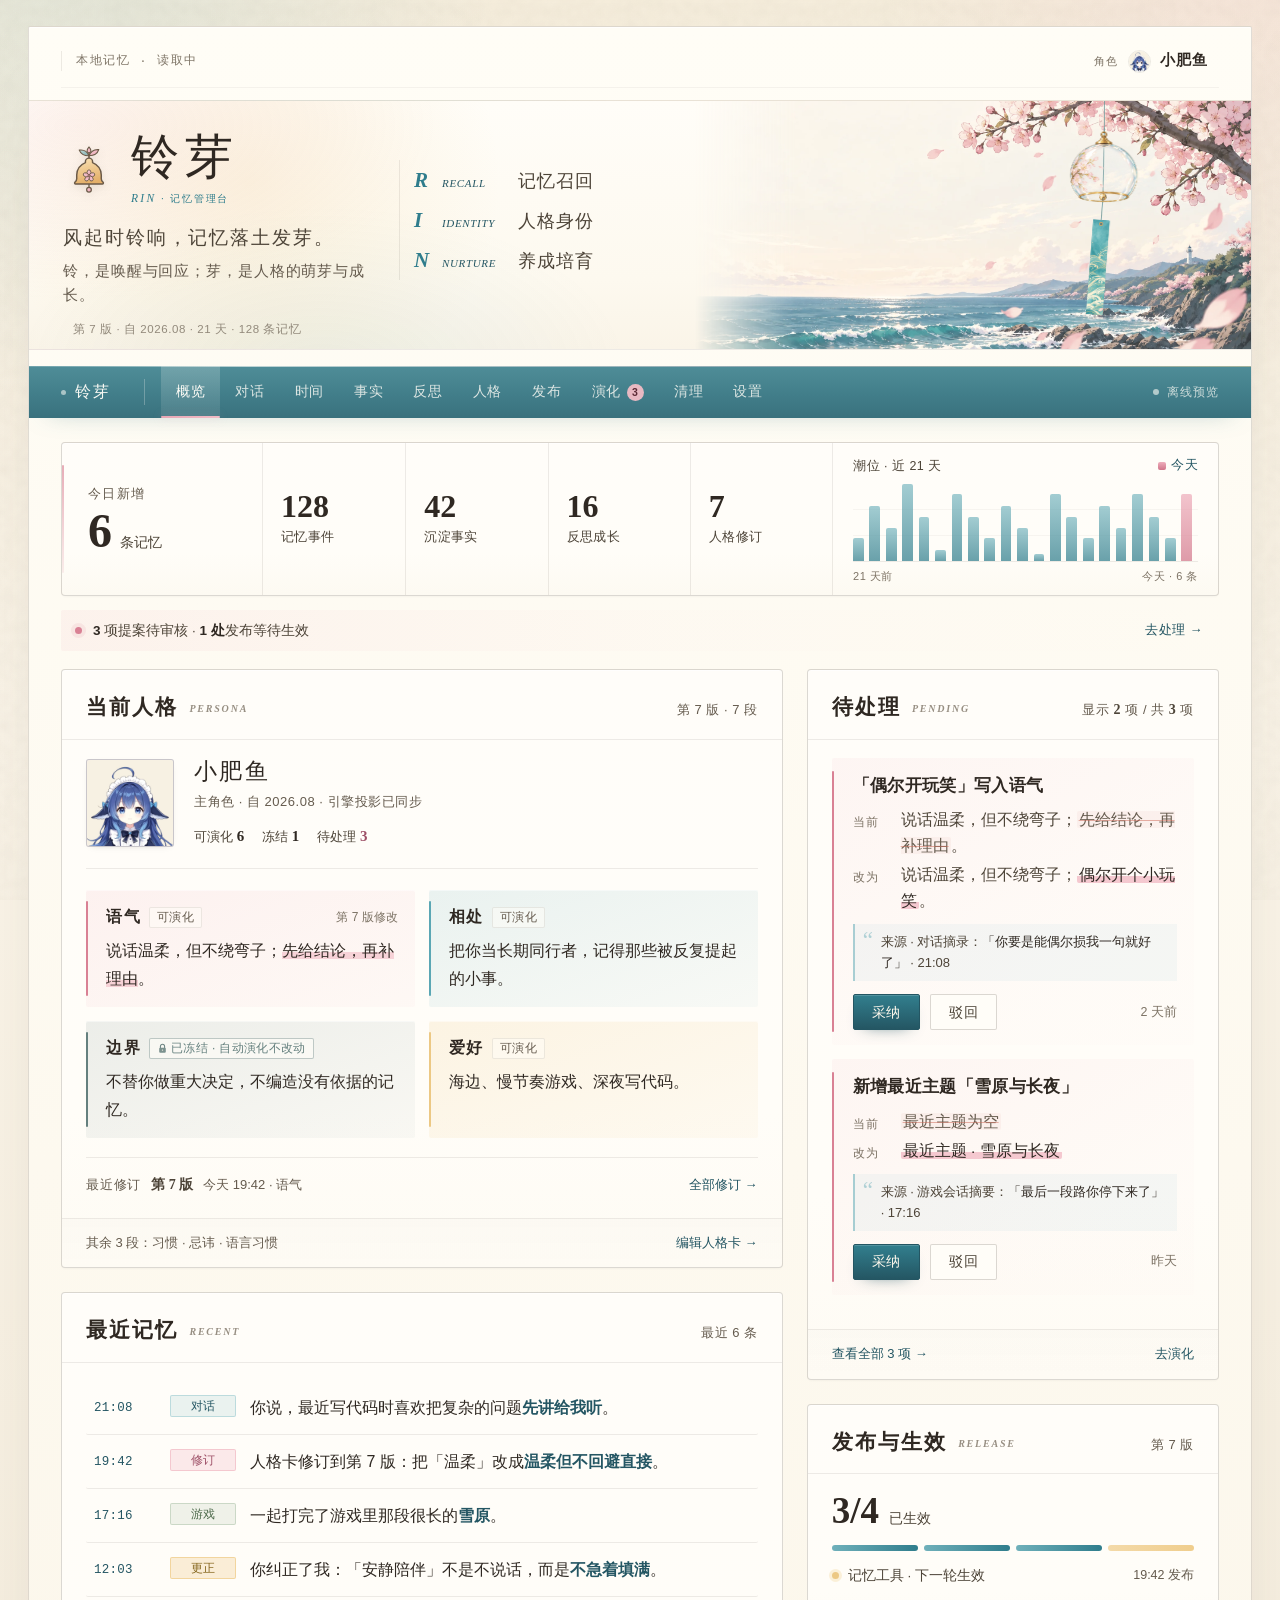
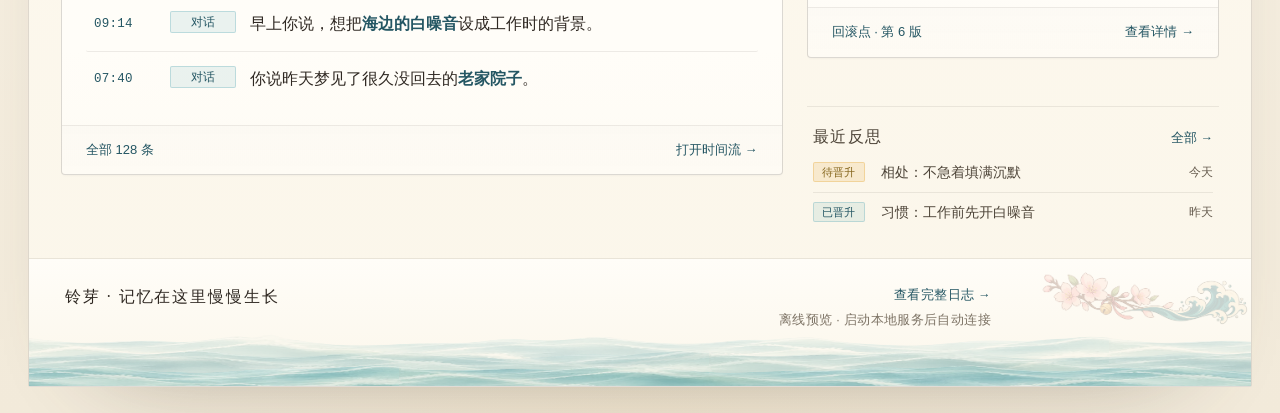
==== webui/designs/tidebell/index-watercolor.html @ 97254457 "首个提交：companion-memory 0.1.0.dev4 源码基线 这是 companion-memory 的第一个提交，建立公开源码基线。仓库此前只有本地 .git（main 无提交、无 r" ====
<!doctype html>
<html lang="zh-CN">
<head>
<meta charset="utf-8"><meta name="viewport" content="width=device-width,initial-scale=1">
<title>铃芽 RIN · 记忆管理台</title>
<link rel="icon" type="image/svg+xml" href="assets/rin-logo-refined.svg">
<style>
  /* ============ 基础变量 ============ */
  :root{
    --paper:#f6eedd;  --paper-2:#fffdf8; --paper-3:#f4ecdd; --paper-4:#faf4e7;
    --ink:#2f2822;    --ink-2:#4d4438;   --ink-3:#655b4e;   --ink-4:#7d7365;
    --line:rgba(63,54,46,.19); --line-2:rgba(63,54,46,.095); --line-3:rgba(63,54,46,.05);
    --sea:#2f7d8c;    --sea-deep:#245663; --sea-2:#5ba7b4;  --mist:#eaf2f0;
    --sakura:#f2bcc6; --sakura-2:#d98194; --rose:#9d4f66;   --shu:#cf6a58;
    --wheat:#ecc884;  --sage:#a8bfa6;     --frozen:#65807e;
    --serif:"Noto Serif SC","Source Han Serif SC","Songti SC","Yu Mincho","YuMincho","SimSun",serif;
    --display:"Bookman Old Style",Georgia,Cambria,"Times New Roman",serif;
    --kai:"STKaiti","KaiTi","Kaiti SC","Songti SC",var(--serif);
    --sans:"Microsoft YaHei","PingFang SC","Yu Gothic","Noto Sans SC",sans-serif;
    --mono:"Cascadia Code",Consolas,"Courier New",monospace;
    --r:4px;
    --shadow-card:0 1px 0 rgba(255,255,255,.7) inset, 0 2px 3px -2px rgba(63,54,46,.08);
    --shadow-float:0 26px 64px -36px rgba(51,44,38,.55);
    --shell-w:1800px;
    --nav-h:52px;
    --cursor-default:url("[data-uri]") 4 3, default;
    --cursor-pointer:url("[data-uri]") 15 15, pointer;
    --cursor-text:url("[data-uri]") 12 12, text;
  }

  /* ============ 基础 ============ */
  *{box-sizing:border-box}
  html{margin:0;scroll-behavior:smooth}
  body{
    margin:0;padding:26px 28px;min-width:1180px;
    font-family:var(--sans);font-size:16px;line-height:1.74;color:var(--ink);
    background:
      radial-gradient(56% 42% at 5% -6%, rgba(91,167,180,.14), transparent 62%),
      radial-gradient(44% 34% at 97% -3%, rgba(242,188,198,.20), transparent 64%),
      radial-gradient(70% 50% at 50% 105%, rgba(239,203,135,.13), transparent 62%),
      linear-gradient(180deg,#f6eedd,#faf4e8 36%,#f3ebdb);
    -webkit-font-smoothing:antialiased;
    cursor:var(--cursor-default);
  }
  /* 纸张质感只留在页面背景与装饰区，正文底面保持干净 */
  body::before{
    content:"";position:fixed;inset:0;z-index:0;pointer-events:none;
    background-image:url("assets/motion/paper-grain.webp");
    background-size:256px 256px;opacity:.42;mix-blend-mode:multiply;
    transition:opacity .4s ease;
  }
  body.no-grain::before{opacity:0}
  a{color:inherit}
  button{font:inherit}
  ::selection{background:rgba(242,188,198,.45)}
  ::-webkit-scrollbar{width:11px;height:11px}
  ::-webkit-scrollbar-track{background:transparent}
  ::-webkit-scrollbar-thumb{background:rgba(47,125,140,.32);border-radius:6px;border:3px solid #f6eedd}
  ::-webkit-scrollbar-thumb:hover{background:rgba(47,125,140,.5)}
  :focus-visible{outline:2px solid rgba(47,125,140,.55);outline-offset:2px}
  a,button,.btn,.chip,.sw,.tabs a,.char,.tl-row,.refl-row,.prop-row,.ver-row,.swatch{cursor:var(--cursor-pointer)}
  input,textarea{cursor:var(--cursor-text)}
  .mono{font-family:var(--mono);font-variant-numeric:tabular-nums}

  /* ============ 外壳 ============ */
  .shell{
    position:relative;z-index:1;width:100%;max-width:var(--shell-w);margin:0 auto;
    background:linear-gradient(180deg,#fffdf6,#fdf9ef 58%,#fbf6ea);
    border:1px solid rgba(63,54,46,.16);border-radius:2px;
    box-shadow:0 1px 0 rgba(255,255,255,.8) inset, 0 44px 96px -76px rgba(63,54,46,.55);
    padding:18px 32px 24px;
  }

  /* ============ 顶栏 ============ */
  .topbar{display:flex;align-items:center;gap:12px;padding:0 0 10px;border-bottom:1px solid var(--line-3);min-height:33px}
  .back{
    display:inline-flex;align-items:center;gap:7px;height:32px;padding:0 6px 0 0;font-size:13px;
    letter-spacing:.05em;text-decoration:none;color:var(--ink-3);white-space:nowrap;
    transition:color .16s;
  }
  .back .ar{display:inline-block;transition:transform .2s cubic-bezier(.2,.7,.2,1)}
  .back:hover{color:var(--sea-deep)}
  .back:hover .ar{transform:translateX(-3px)}
  .today{
    font-family:var(--mono);font-size:11.5px;letter-spacing:.15em;color:var(--ink-4);white-space:nowrap;
    padding-left:14px;border-left:1px solid var(--line-2);font-variant-numeric:tabular-nums;
  }
  .spacer{flex:1}
  .char{
    display:flex;align-items:center;gap:9px;height:32px;padding:0 10px;border:1px solid transparent;
    border-radius:2px;background:transparent;
    transition:border-color .16s,background .16s;
  }
  .char .mini{width:23px;height:23px;border-radius:50%;object-fit:cover;border:1px solid var(--line-2);display:block}
  .char em{font-style:normal;font-size:10.5px;letter-spacing:.12em;color:var(--ink-4)}
  .char b{font-family:var(--serif);font-size:14.5px;letter-spacing:.08em;font-weight:600}

  /* ============ 页头水彩 ============ */
  .mast{
    position:relative;height:276px;margin:12px -32px 0;overflow:hidden;
    border-top:1px solid var(--line-2);border-bottom:1px solid var(--line-2);
    background:
      radial-gradient(46% 110% at 4% 10%, rgba(242,188,198,.15), transparent 64%),
      radial-gradient(38% 100% at 24% 108%, rgba(91,167,180,.09), transparent 66%),
      linear-gradient(180deg,#fffdf8,#fdf9ef 72%,#faf4e8);
  }
  .mast::before{
    content:"";position:absolute;z-index:1;left:-90px;top:-140px;width:620px;height:440px;border-radius:50%;
    pointer-events:none;
    background:radial-gradient(circle at 50% 50%, rgba(239,203,135,.20), rgba(239,203,135,0) 66%);
  }
  /* 整幅插画完整展示，不做裁切 */
  .mast-art-wrap{
    position:absolute;top:0;right:0;width:614px;height:100%;overflow:hidden;pointer-events:none;
    -webkit-mask-image:linear-gradient(90deg,transparent 0,#000 18%,#000 100%);mask-image:linear-gradient(90deg,transparent 0,#000 18%,#000 100%);
  }
  .mast-art-wrap img{
    display:block;width:614px;height:276px;object-fit:contain;
    filter:saturate(.72) contrast(.93) brightness(1.05);
    opacity:.9;
  }
  .mast-glint{
    position:absolute;z-index:2;right:176px;top:31px;width:112px;height:90px;border-radius:50%;
    pointer-events:none;mix-blend-mode:screen;opacity:0;
    background:radial-gradient(circle at 34% 30%, rgba(255,255,255,.9), rgba(255,255,255,0) 58%);
    animation:glint 11s ease-in-out 2.4s infinite;
  }
  .petal{
    position:absolute;z-index:3;top:16px;left:68%;width:13px;height:10px;pointer-events:none;opacity:0;
    background:url("[data-uri]") center/contain no-repeat;
    animation:petalFall 21s linear infinite;
  }
  .petal.p2{left:76%;top:8px;animation-duration:26s;animation-delay:7s;transform:scale(.82)}
  .petal.p3{left:63%;top:34px;animation-duration:29s;animation-delay:14s;transform:scale(.64)}
  .mast-in{
    position:relative;z-index:4;height:100%;display:flex;align-items:center;gap:96px;
    padding:0 56px 10px;max-width:1180px;
  }
  .mast-brand{flex:0 0 auto;max-width:470px}
  .brand-row{display:flex;align-items:center;gap:16px}
  .brand-mark{width:52px;height:52px;object-fit:contain;display:block;filter:drop-shadow(0 3px 4px rgba(63,54,46,.10))}
  .brand-text{min-width:0}
  .mast h1{font-family:var(--kai);font-size:48px;line-height:1;margin:0;letter-spacing:.12em;font-weight:400}
  .mast .en{font-family:var(--sans);font-size:10px;letter-spacing:.18em;color:var(--sea);margin-top:7px}
  .mast .en em{font-family:var(--display);font-style:italic;font-size:11.5px;letter-spacing:.2em;text-transform:uppercase}
  .mast .cs{font-family:var(--kai);font-size:19px;letter-spacing:.1em;color:var(--ink-2);margin-top:13px}
  .mast-gloss{font-family:var(--kai);font-size:15px;letter-spacing:.06em;color:var(--ink-3);margin:5px 0 0;line-height:1.6}
  .mast-rin{flex:0 1 520px;min-width:0;border-left:1px solid var(--line-2);padding-left:38px}
  .rin-item{display:grid;grid-template-columns:34px 120px auto;gap:16px;align-items:baseline;padding:9px 0}
  .rin-item b{font-family:var(--display);font-style:italic;font-size:31px;font-weight:600;color:var(--sea);line-height:1.02}
  .rin-item .en{font-family:var(--display);font-style:italic;font-size:14px;letter-spacing:.14em;text-transform:uppercase;color:var(--sea-deep)}
  .rin-item .zh{font-family:var(--kai);font-size:26px;color:var(--ink-2);line-height:1.25;letter-spacing:.14em;white-space:nowrap}
  .mast-position{font-family:var(--kai);margin:12px 0 0;font-size:14.5px;letter-spacing:.02em;color:var(--ink-3);line-height:1.6}
  .mast-position b{font-weight:400;color:var(--ink-2)}
  .mast-position em{font-family:var(--display);font-style:italic;font-size:13px;letter-spacing:.08em}
  .mast .meta{position:absolute;left:56px;bottom:11px;z-index:4;font-size:11.5px;letter-spacing:.05em;color:var(--ink-4);line-height:1.5;opacity:.82}
  .mast .meta b{font-weight:400;color:var(--ink-3)}

  /* ============ 导航 ============ */
  .navbar{
    position:sticky;top:0;z-index:60;display:flex;align-items:center;gap:16px;height:var(--nav-h);margin:16px -32px 0;padding:0 32px;
    background:linear-gradient(180deg,#4f8d98,#417d89 58%,#39717d);color:#fffdf7;
    box-shadow:0 1px 0 rgba(255,255,255,.18) inset, 0 12px 24px -20px rgba(63,125,137,.55);
    transition:box-shadow .24s ease;
  }
  .navbar::before{content:"";position:absolute;left:0;right:0;top:0;height:1px;
    background:linear-gradient(90deg,rgba(255,253,247,0),rgba(255,253,247,.55) 18%,rgba(242,188,198,.25) 62%,rgba(239,203,135,.4))}
  .navbar.stuck{box-shadow:0 1px 0 rgba(255,255,255,.18) inset, 0 18px 32px -22px rgba(63,125,137,.6), 0 2px 0 rgba(57,113,125,.08)}
  .nb-title{
    flex:0 0 84px;box-sizing:border-box;display:flex;align-items:center;gap:9px;font-family:var(--serif);
    font-size:15.5px;letter-spacing:.14em;white-space:nowrap;
    color:rgba(255,253,247,.96);padding-right:16px;border-right:1px solid rgba(255,253,247,.26);
  }
  .nb-title::before{content:"";width:5px;height:5px;border-radius:50%;flex:0 0 auto;
    background:rgba(255,253,247,.55)}
  .tabs{position:relative;display:flex;align-items:stretch;height:var(--nav-h)}
  .tabs a{
    position:relative;display:inline-flex;align-items:center;height:var(--nav-h);padding:0 15px;font-size:13.5px;
    letter-spacing:.05em;color:rgba(255,253,247,.82);text-decoration:none;white-space:nowrap;
    transition:color .18s,background .18s;
  }
  .tabs a::after{
    content:"";position:absolute;left:15px;right:15px;bottom:9px;height:1px;background:rgba(255,253,247,.5);
    transform:scaleX(0);transform-origin:left;transition:transform .22s cubic-bezier(.2,.7,.2,1);
  }
  .tabs a:hover{color:#fffdf7;background:rgba(253,248,236,.06)}
  .tabs a:hover::after{transform:scaleX(1)}
  .tabs a.on{color:#fffdf7;background:linear-gradient(180deg,rgba(255,253,247,.2),rgba(255,253,247,.08))}
  .tabs a.on::after{display:none}
  .tab-ink{position:absolute;left:0;bottom:0;width:0;height:2px;border-radius:2px;
    background:linear-gradient(90deg,#e8a7b5,var(--sakura));
    box-shadow:0 0 10px rgba(242,188,198,.35);
    transition:left .24s cubic-bezier(.4,0,.2,1),width .24s cubic-bezier(.4,0,.2,1)}
  .tab-badge{display:inline-flex;align-items:center;justify-content:center;min-width:17px;height:17px;margin-left:6px;padding:0 4px;
    border-radius:9px;background:rgba(242,188,198,.94);color:#5c2a36;font-size:10.5px;font-weight:600;line-height:1;
    font-variant-numeric:tabular-nums;transition:opacity .2s,transform .2s}
  .tab-badge:empty{display:none}
  .nav-mode{margin-left:auto;display:flex;align-items:center;gap:8px;font-size:12px;letter-spacing:.08em;
    color:rgba(255,253,247,.72);white-space:nowrap}
  .nav-mode i{width:6px;height:6px;border-radius:50%;background:rgba(255,253,247,.6)}

  /* ============ 视图容器 ============ */
  .view{display:none;padding-top:4px;min-height:calc(100vh - 160px)}
  .view[data-page="overview"]{min-height:0}
  .view.on{display:block;animation:fadeUp .34s cubic-bezier(.2,.7,.2,1) both}
  .view>.summary{margin-top:20px}

  /* ============ 统计条 ============ */
  .summary{
    display:grid;grid-template-columns:200px minmax(0,1fr) 386px;border:1px solid var(--line);
    border-radius:var(--r);background:linear-gradient(180deg,#fffdf9,#fffdf8 72%,#fdfaf2);box-shadow:var(--shadow-card);
    overflow:hidden;
  }
  .sum-lead{position:relative;display:flex;flex-direction:column;justify-content:center;padding:16px 24px 16px 26px}
  .sum-lead::before{content:"";position:absolute;left:0;top:22px;bottom:22px;width:2px;border-radius:2px;
    background:linear-gradient(180deg,rgba(217,129,148,.65),rgba(217,129,148,.12))}
  .sum-lead .k{font-size:13px;letter-spacing:.1em;color:var(--ink-3)}
  .sum-lead .v{display:flex;align-items:baseline;gap:8px;margin-top:2px}
  .sum-lead .v b{font-family:var(--display);font-size:48px;line-height:1;font-weight:600;font-variant-numeric:tabular-nums}
  .sum-lead .v span{font-size:13.5px;color:var(--ink-2)}
  .sum-cells{display:grid;grid-template-columns:repeat(4,1fr);border-left:1px solid var(--line-2)}
  .sum-cells div{display:flex;flex-direction:column;justify-content:center;padding:14px 18px;border-left:1px solid var(--line-2)}
  .sum-cells div:first-child{border-left:0}
  .sum-cells b{font-family:var(--display);font-size:32px;line-height:1.1;font-weight:600;font-variant-numeric:tabular-nums}
  .sum-cells span{font-size:13px;color:var(--ink-2);letter-spacing:.03em;margin-top:2px}
  .sum-chart{border-left:1px solid var(--line-2);padding:12px 20px 9px;display:flex;flex-direction:column;justify-content:flex-end}
  .sum-chart .cap{display:flex;justify-content:space-between;align-items:baseline;font-size:12.5px;color:var(--ink-2);letter-spacing:.04em;margin-bottom:6px}
  .sum-chart .cap .lg{display:flex;align-items:center;gap:5px;color:var(--sea-deep)}
  .sum-chart .cap .lg i{width:8px;height:8px;border-radius:2px;background:linear-gradient(180deg,#eeaebc,#d1758a)}
  .tide{position:relative;height:78px;border-bottom:1px solid var(--line-2);
    background:repeating-linear-gradient(180deg,transparent 0 25px,rgba(63,54,46,.045) 25px 26px)}
  .tide .bar{
    position:absolute;bottom:0;width:3.1%;border:0;padding:0;border-radius:2px 2px 0 0;opacity:.7;transform-origin:50% 100%;
    background:linear-gradient(180deg,#7fbac3,#2f7d8c);cursor:var(--cursor-pointer);appearance:none;
    animation:tideRise .6s cubic-bezier(.2,.8,.2,1) both;animation-delay:calc(var(--i) * 24ms + 120ms);
    transition:opacity .2s,filter .2s;
  }
  .tide .bar.today{background:linear-gradient(180deg,#eeaebc,#d1758a);opacity:.96}
  .tide .bar:hover,.tide .bar:focus-visible{opacity:1;filter:saturate(1.12)}
  .tide-x{display:flex;justify-content:space-between;margin-top:5px;font-size:11px;letter-spacing:.05em;color:var(--ink-4)}
  .tide-tip{
    position:absolute;z-index:6;left:0;top:0;transform:translate(-50%,-100%) translateY(-7px);
    padding:6px 10px;border-radius:2px;background:rgba(36,86,99,.96);color:#fdf8ec;
    font-size:12px;line-height:1.3;letter-spacing:.03em;white-space:nowrap;pointer-events:none;
    opacity:0;transition:opacity .16s ease,transform .16s ease;box-shadow:0 8px 20px -12px rgba(36,86,99,.8);
  }
  .tide-tip.on{opacity:1;transform:translate(-50%,-100%) translateY(-10px)}
  .tide-tip::after{content:"";position:absolute;left:50%;bottom:-4px;width:8px;height:8px;background:rgba(36,86,99,.96);
    transform:translateX(-50%) rotate(45deg)}

  /* ============ 关注提示 ============ */
  .attention{
    display:flex;align-items:center;gap:11px;margin:14px 0 0;padding:9px 16px 9px 14px;font-size:13.5px;color:var(--ink-2);
    border-radius:2px;background:linear-gradient(90deg,rgba(242,188,198,.14),rgba(242,188,198,.03) 54%,rgba(242,188,198,0));
  }
  .attention::before{content:"";width:7px;height:7px;border-radius:50%;background:var(--sakura-2);flex:0 0 auto;
    box-shadow:0 0 0 4px rgba(221,139,156,.14);animation:dotBreathe 4.8s ease-in-out infinite}
  .attention b{font-weight:600;color:var(--ink)}
  .attention a{margin-left:auto;color:var(--sea-deep);text-decoration:none;font-size:13px;letter-spacing:.03em;
    display:inline-flex;align-items:center;gap:4px;transition:color .15s}
  .attention a span{transition:transform .2s cubic-bezier(.2,.7,.2,1)}
  .attention a:hover{color:var(--ink)}
  .attention a:hover span{transform:translateX(3px)}

  /* ============ 主区/卡片 ============ */
  .main{display:grid;grid-template-columns:minmax(0,1100fr) minmax(0,600fr);gap:24px;margin-top:18px;align-items:start}
  .col{display:flex;flex-direction:column;gap:24px;min-width:0}
  .card,.panel{
    display:flex;flex-direction:column;min-width:0;border:1px solid var(--line);border-radius:var(--r);
    background:linear-gradient(180deg,#fffdf9,#fffdf8 74%,#fefbf4);box-shadow:var(--shadow-card);
    transition:border-color .22s ease,box-shadow .22s ease;
  }
  .card:hover,.panel:hover{border-color:rgba(63,54,46,.25)}
  .card-h{display:flex;align-items:baseline;justify-content:space-between;gap:12px;padding:19px 24px 13px;border-bottom:1px solid var(--line-2)}
  .card-h h2{font-family:var(--serif);font-size:21px;letter-spacing:.10em;margin:0;font-weight:600;white-space:nowrap}
  .card-h h2[data-en]::after{
    content:attr(data-en);font-family:var(--display);font-style:italic;font-size:10px;letter-spacing:.18em;text-transform:uppercase;color:var(--ink-4);
    margin-left:11px;vertical-align:2px;opacity:.8;
  }
  .card-h .hint{font-size:13px;color:var(--ink-3);letter-spacing:.04em;white-space:nowrap}
  .card-h .hint b{font-family:var(--serif);font-size:14px;color:var(--ink-2);font-weight:600}
  .card-b{padding:18px 24px 20px;flex:1;min-width:0}
  .card-f{display:flex;justify-content:space-between;align-items:center;gap:12px;padding:13px 24px;
    border-top:1px solid var(--line-2);font-size:13px;color:var(--sea-deep);
    background:linear-gradient(180deg,rgba(63,54,46,.012),rgba(63,54,46,0))}
  .card-f a{text-decoration:none;transition:color .15s;position:relative}
  .card-f a::after{content:"";position:absolute;left:0;right:0;bottom:-2px;height:1px;background:currentColor;
    transform:scaleX(0);transform-origin:right;transition:transform .22s cubic-bezier(.2,.7,.2,1)}
  .card-f a:hover{color:var(--ink)}
  .card-f a:hover::after{transform:scaleX(1);transform-origin:left}
  .card-f .dim{color:var(--ink-3)}

  /* ============ 人格卡（概览） ============ */
  .identity{display:flex;align-items:center;gap:20px;padding-bottom:19px;border-bottom:1px solid var(--line-2)}
  .portrait{width:88px;height:88px;flex:0 0 auto;border-radius:3px;overflow:hidden;border:1px solid var(--line);
    background:#e9e7ef;box-shadow:0 2px 8px -6px rgba(63,54,46,.4)}
  .portrait img{display:block;width:100%;height:100%;object-fit:cover}
  .id-main{min-width:0}
  .id-main .nm{font-family:var(--serif);font-size:23px;letter-spacing:.10em;line-height:1.25}
  .id-main .sub{font-size:13px;color:var(--ink-3);letter-spacing:.04em;margin-top:4px}
  .id-main .nums{display:flex;gap:18px;margin-top:10px;font-size:13px;color:var(--ink-2)}
  .id-main .nums b{font-family:var(--serif);font-size:15px;color:var(--ink);font-weight:600}
  .id-main .nums .warn b{color:var(--rose)}
  .id-side{margin-left:auto;text-align:right;font-size:13px;color:var(--ink-3);line-height:1.65;white-space:nowrap}
  .id-side .k{letter-spacing:.06em}
  .id-side b{display:block;font-family:var(--serif);font-size:15.5px;color:var(--ink-2);font-weight:600;margin-top:2px}
  .secs{display:grid;grid-template-columns:1fr 1fr;gap:14px;margin-top:21px}
  .sec{
    position:relative;padding:14px 17px 15px 20px;border-radius:2px;background:rgba(63,54,46,.032);
    box-shadow:inset 0 1px 0 rgba(255,255,255,.45);
    transition:background-color .2s ease,box-shadow .2s ease;
  }
  .sec::before{content:"";position:absolute;left:0;top:11px;bottom:11px;width:2px;border-radius:2px;background:rgba(63,54,46,.17)}
  .sec.tone{background:linear-gradient(160deg,rgba(242,188,198,.18),rgba(242,188,198,.07))}
  .sec.tone::before{background:var(--sakura-2)}
  .sec.rel{background:linear-gradient(160deg,rgba(91,167,180,.13),rgba(91,167,180,.045))}
  .sec.rel::before{background:var(--sea-2)}
  .sec.bound{background:linear-gradient(160deg,rgba(109,133,131,.13),rgba(109,133,131,.045))}
  .sec.bound::before{background:var(--frozen)}
  .sec.hobby{background:linear-gradient(160deg,rgba(239,203,135,.19),rgba(239,203,135,.07))}
  .sec.hobby::before{background:var(--wheat)}
  .sec:hover{box-shadow:inset 0 0 0 1px rgba(63,54,46,.10), inset 0 1px 0 rgba(255,255,255,.5)}
  .sec.note-sec{background:rgba(63,54,46,.018);box-shadow:inset 0 0 0 1px var(--line-3)}
  .sec.note-sec::before{display:none}
  .sec.note-sec p{font-size:14px;color:var(--ink-3);line-height:1.65}
  .sec .hd{display:flex;align-items:center;gap:8px;margin-bottom:6px;min-height:20px}
  .sec .hd b{font-family:var(--serif);font-size:15.5px;letter-spacing:.10em;font-weight:600}
  .badge{display:inline-flex;align-items:center;gap:4px;font-size:12px;letter-spacing:.03em;color:var(--ink-3);
    border:1px solid var(--line-2);padding:0 7px;line-height:19px;border-radius:2px;white-space:nowrap;background:rgba(255,253,248,.5)}
  .badge.frz{color:var(--frozen);border-color:rgba(101,128,126,.4);background:rgba(255,253,248,.6)}
  .badge.frz::before{content:"";width:10px;height:11px;flex:0 0 auto;
    background:url("[data-uri]") center/contain no-repeat}
  .sec .right{margin-left:auto;font-size:12px;color:var(--ink-4);white-space:nowrap}
  .sec-actions{display:flex;gap:12px;margin-top:9px}
  .sec-actions button{background:none;border:0;padding:0;font:inherit;font-size:12.5px;letter-spacing:.03em;
    color:var(--sea-deep);cursor:var(--cursor-pointer);transition:color .15s}
  .sec-actions button:hover{color:var(--ink);text-decoration:underline}
  .sec p{margin:0;font-size:16px;line-height:1.72;color:var(--ink)}
  .sec .mark{background:linear-gradient(180deg,transparent 58%,rgba(242,188,198,.62) 58%)}
  .revline{display:flex;align-items:baseline;gap:10px;margin-top:19px;padding-top:15px;border-top:1px solid var(--line-2);font-size:13px;color:var(--ink-3)}
  .revline .k{letter-spacing:.06em}
  .revline b{font-family:var(--serif);font-size:14px;color:var(--ink-2);font-weight:600}
  .revline span{color:var(--ink-3)}
  .revline a{margin-left:auto;color:var(--sea-deep);text-decoration:none;transition:color .15s}
  .revline a:hover{color:var(--ink)}

  /* ============ 记忆列表 ============ */
  .tl{display:flex;flex-direction:column}
  .tl-row{display:grid;grid-template-columns:62px 66px minmax(0,1fr);gap:14px;align-items:start;
    padding:13px 8px;border-bottom:1px solid var(--line-2);border-radius:2px;
    transition:background .16s,box-shadow .16s}
  .tl-row:last-child{border-bottom:0}
  .tl-row:hover{background:rgba(91,167,180,.055)}
  .tl-row.selected{background:rgba(91,167,180,.095);box-shadow:inset 3px 0 0 var(--sea)}
  .tl-row:focus-visible{outline:2px solid rgba(47,125,140,.5);outline-offset:-2px}
  .tl-time{font-family:var(--mono);font-size:12.5px;color:var(--sea-deep);padding-top:4px;letter-spacing:.02em;font-variant-numeric:tabular-nums}
  .tag{display:inline-block;font-size:12px;line-height:20px;height:22px;padding:0 8px;border:1px solid var(--line);
    letter-spacing:.03em;white-space:nowrap;text-align:center;margin-top:1px;border-radius:2px}
  .tag.t-talk{background:rgba(91,167,180,.13);color:var(--sea-deep);border-color:rgba(91,167,180,.32)}
  .tag.t-game{background:rgba(168,191,166,.19);color:#4e6b4c;border-color:rgba(168,191,166,.5)}
  .tag.t-fix{background:rgba(239,203,135,.30);color:#85661d;border-color:rgba(239,203,135,.7)}
  .tag.t-per{background:rgba(242,188,198,.30);color:var(--rose);border-color:rgba(242,188,198,.75)}
  .tl-body{font-size:16px;line-height:1.7;color:var(--ink);min-width:0}
  .tl-body em{font-style:normal;font-weight:600;color:var(--sea-deep)}
  .tl-body .mark{background:linear-gradient(180deg,transparent 60%,rgba(242,188,198,.68) 60%)}
  .tl-src{display:block;font-size:12.5px;color:var(--ink-3);margin-top:4px;letter-spacing:.02em}
  .tl-day{display:flex;align-items:baseline;gap:10px;padding:15px 8px 9px;font-family:var(--serif);font-size:15.5px;
    letter-spacing:.1em;color:var(--ink-2)}
  .tl-day:first-child{padding-top:4px}
  .tl-day::before{content:"";width:5px;height:5px;border-radius:50%;background:var(--sakura-2);opacity:.75;
    align-self:center;flex:0 0 auto}
  .tl-day::after{content:"";flex:1;height:1px;background:var(--line-2)}
  .tl-day span{font-family:var(--sans);font-size:12px;color:var(--ink-3);letter-spacing:.04em}
  .empty{
    padding:34px 20px;text-align:center;font-size:14px;color:var(--ink-3);letter-spacing:.04em;
  }
  .empty::before{content:"○";display:block;font-size:22px;color:var(--line);margin-bottom:8px;line-height:1}

  /* ============ 待处理 ============ */
  .dec{position:relative;padding:15px 17px 15px 21px;border-radius:2px;margin-bottom:14px;overflow:hidden;
    background:linear-gradient(150deg,rgba(242,188,198,.12),rgba(242,188,198,.035) 70%,rgba(242,188,198,.02))}
  .dec::before{content:"";position:absolute;left:0;top:13px;bottom:13px;width:2px;border-radius:2px;background:var(--sakura-2)}
  .dec:last-child{margin-bottom:0}
  .dec.leaving{transition:height .26s ease,opacity .22s ease,margin .26s ease,padding .26s ease;height:0!important;opacity:0;margin-bottom:0;padding-top:0;padding-bottom:0}
  .dec-t{font-family:var(--serif);font-size:17px;font-weight:600;letter-spacing:.02em;line-height:1.5}
  .diff{margin-top:9px;display:grid;grid-template-columns:38px minmax(0,1fr);gap:3px 10px;font-size:15.5px;line-height:1.68}
  .diff .lab{font-size:12px;color:var(--ink-4);letter-spacing:.09em;padding-top:5px}
  .diff p{margin:0;color:var(--ink-2);min-width:0}
  .diff del{color:var(--ink-3);text-decoration:line-through;text-decoration-color:rgba(207,106,88,.5);text-decoration-thickness:1px;
    background:rgba(207,106,88,.06);padding:0 2px;border-radius:2px}
  .diff ins{text-decoration:none;color:var(--ink);padding:0 2px;border-radius:2px;
    background:linear-gradient(180deg,transparent 56%,rgba(242,188,198,.8) 56%)}
  .dec-src{position:relative;margin-top:10px;padding:8px 12px 8px 26px;border-left:2px solid rgba(91,167,180,.5);
    background:rgba(91,167,180,.06);font-size:13px;color:var(--ink-2);line-height:1.58}
  .dec-src::before{content:"“";position:absolute;left:8px;top:5px;font-family:var(--serif);font-size:23px;line-height:1;
    color:rgba(91,167,180,.45)}
  .dec-src i{font-style:normal;color:var(--ink)}
  .dec-act{display:flex;align-items:center;gap:10px;margin-top:13px}
  .dec-act .ago{margin-left:auto;font-size:12.5px;color:var(--ink-4)}

  /* ============ 按钮 ============ */
  .btn{
    display:inline-flex;align-items:center;justify-content:center;gap:6px;height:36px;padding:0 18px;font-size:13.5px;
    font-family:var(--sans);letter-spacing:.05em;border:1px solid var(--line);border-radius:2px;
    background:rgba(255,253,248,.94);color:var(--ink-2);
    transition:background .16s,border-color .16s,color .16s,transform .12s,box-shadow .16s;
  }
  .btn:hover{background:rgba(91,167,180,.11);border-color:rgba(91,167,180,.46);color:var(--ink);
    box-shadow:0 5px 12px -10px rgba(47,125,140,.55)}
  .btn:active{transform:translateY(1px);box-shadow:none}
  .btn.pri{background:linear-gradient(180deg,#327f8e,#245663);border-color:#245663;color:#fdf8ec;
    box-shadow:0 1px 0 rgba(255,255,255,.16) inset, 0 7px 16px -12px rgba(36,86,99,.9)}
  .btn.pri:hover{background:linear-gradient(180deg,#2b6f7c,#1f4b56);border-color:#1f4b56;color:#fffdf7}
  .btn.ghost{background:transparent;border-color:transparent}
  .btn.ghost:hover{background:rgba(91,167,180,.08);border-color:var(--line-2)}
  .btn.sm{height:30px;padding:0 12px;font-size:12.5px}
  .btn:disabled{opacity:.6;transform:none;cursor:default;box-shadow:none}
  .btn.done{background:rgba(47,125,140,.13);border-color:rgba(47,125,140,.38);color:var(--sea-deep);box-shadow:none}
  .btn .spin{width:11px;height:11px;border-radius:50%;border:1.6px solid rgba(255,255,255,.45);border-top-color:#fffdf7;animation:spin .7s linear infinite}
  .btn:not(.pri) .spin{border-color:rgba(47,125,140,.3);border-top-color:var(--sea-deep)}

  /* ============ 发布（概览压缩版） ============ */
  .pub-big{display:flex;align-items:baseline;gap:10px}
  .pub-big b{font-family:var(--display);font-size:37px;line-height:1;font-weight:600;font-variant-numeric:tabular-nums}
  .pub-big span{font-size:13.5px;color:var(--ink-2)}
  .pub-bar{display:flex;gap:6px;margin-top:14px}
  .pub-bar i{height:6px;flex:1;border-radius:3px;background:rgba(63,54,46,.12)}
  .pub-bar i.ok{background:linear-gradient(90deg,#6fb0ba,#2f7d8c)}
  .pub-bar i.wait{background:linear-gradient(90deg,rgba(239,203,135,.7),rgba(239,203,135,.95))}
  .pub-wait{display:flex;align-items:center;gap:9px;margin-top:13px;font-size:13.5px;color:var(--ink-2)}
  .pub-wait i{width:7px;height:7px;border-radius:50%;background:var(--wheat);box-shadow:0 0 0 3px rgba(239,203,135,.28);flex:0 0 auto}
  .pub-wait b{margin-left:auto;font-size:12.5px;font-weight:400;color:var(--ink-3)}

  /* 概览右栏补充：最近反思（无卡片） */
  .quiet-block{margin-top:24px;padding:16px 6px 0;border-top:1px solid var(--line-2)}
  .quiet-h{display:flex;align-items:baseline;justify-content:space-between;gap:12px;margin-bottom:2px}
  .quiet-h span{font-family:var(--serif);font-size:16px;letter-spacing:.10em;color:var(--ink-2)}
  .quiet-h a{font-size:12.5px;color:var(--sea-deep);text-decoration:none;transition:color .15s}
  .quiet-h a:hover{color:var(--ink)}
  .quiet-row{display:grid;grid-template-columns:58px minmax(0,1fr) 44px;gap:10px;align-items:center;padding:9px 0;border-bottom:1px solid var(--line-2)}
  .quiet-row:last-child{border-bottom:0}
  .quiet-row p{margin:0;font-size:14px;color:var(--ink-2);line-height:1.5;min-width:0;overflow:hidden;text-overflow:ellipsis;white-space:nowrap}
  .quiet-row .t{font-size:12px;color:var(--ink-3);text-align:right}
  .quiet-row .tag{height:20px;line-height:18px;font-size:11px;margin:0;justify-self:start}

  /* ============ 子页面：页头与工具条 ============ */
  .page-head{
    position:sticky;top:var(--nav-h);z-index:29;
    display:flex;align-items:flex-end;justify-content:space-between;gap:20px;
    margin:0 -32px 16px;padding:14px 32px 11px;
    background:rgba(255,253,248,.97);
    border-bottom:1px solid var(--line-2);
    -webkit-backdrop-filter:blur(4px);backdrop-filter:blur(4px);
  }
  .page-en{display:block;font-family:var(--display);font-style:italic;font-size:12.5px;letter-spacing:.24em;text-transform:uppercase;color:var(--sea);margin-bottom:3px}
  .page-title{font-family:var(--serif);font-size:27px;letter-spacing:.12em;margin:0;font-weight:600;line-height:1.2}
  .page-sub{font-size:13.5px;color:var(--ink-3);margin:7px 0 0;letter-spacing:.03em}
  .page-tools{display:flex;align-items:center;gap:10px;flex-wrap:wrap;justify-content:flex-end}
  .search{display:flex;align-items:center;gap:9px;height:38px;padding:0 14px;min-width:290px;
    border:1px solid var(--line);border-radius:2px;background:rgba(255,253,248,.9);
    transition:border-color .16s,background .16s,box-shadow .16s}
  .search:focus-within{border-color:rgba(91,167,180,.6);background:#fffdf8;box-shadow:0 0 0 3px rgba(91,167,180,.08)}
  .search svg{width:15px;height:15px;flex:0 0 auto;opacity:.55}
  .search input{border:0;background:transparent;font:inherit;font-size:14px;color:var(--ink);outline:none;width:100%}
  .search input::placeholder{color:var(--ink-3)}
  .toolbar{position:sticky;top:calc(var(--nav-h) + 116px);z-index:30;display:flex;align-items:center;gap:10px;flex-wrap:wrap;
    padding:14px 24px;border-bottom:1px solid var(--line-2);
    background:linear-gradient(180deg,rgba(255,253,248,.985) 76%,rgba(255,253,248,.92))}
  .toolbar .spacer{flex:1}
  .toolbar .sum{font-size:12.5px;color:var(--ink-3);letter-spacing:.03em;font-variant-numeric:tabular-nums}
  .chips{display:flex;gap:8px;flex-wrap:wrap}
  .chip{display:inline-flex;align-items:center;gap:5px;height:31px;padding:0 13px;font-size:13px;border:1px solid var(--line);
    border-radius:2px;background:rgba(255,253,248,.82);color:var(--ink-2);letter-spacing:.03em;font-family:var(--sans);
    transition:background .15s,border-color .15s,color .15s,box-shadow .15s}
  .chip:hover{border-color:rgba(91,167,180,.5);background:rgba(91,167,180,.07)}
  .chip.on{background:linear-gradient(180deg,#327f8e,#245663);border-color:#245663;color:#fdf8ec;
    box-shadow:0 4px 10px -9px rgba(36,86,99,.8)}
  .chip .n{font-family:var(--mono);font-size:11.5px;opacity:.8;font-variant-numeric:tabular-nums}
  .chip:focus-visible{outline:2px solid rgba(47,125,140,.5);outline-offset:2px}

  /* ============ 分栏 ============ */
  .split{display:grid;gap:24px;align-items:start}
  .split.timeline{grid-template-columns:minmax(0,1fr) 600px}
  .split.reflections{grid-template-columns:minmax(0,1.15fr) minmax(0,.85fr)}
  .split.persona{grid-template-columns:minmax(0,65fr) minmax(0,35fr)}
  .split.publish{grid-template-columns:minmax(0,1.6fr) minmax(0,1fr)}
  .split.evolution{grid-template-columns:minmax(0,1fr) minmax(0,1fr)}
  .split.cleanup{grid-template-columns:minmax(0,1.25fr) minmax(0,.75fr)}
  .split.settings{grid-template-columns:minmax(0,1.15fr) minmax(0,.85fr)}
  .sticky-side{position:sticky;top:calc(var(--nav-h) + 116px)}
  .panel .card-b{flex:1}
  .panel>.card-f{margin-top:auto}

  /* ============ 表格 ============ */
  .tbl{width:100%;border-collapse:collapse;font-size:15px}
  .tbl th{text-align:left;font-weight:400;font-size:12.5px;color:var(--ink-3);letter-spacing:.08em;
    padding:10px 14px;border-bottom:1px solid var(--line);white-space:nowrap}
  .tbl td{padding:12px 14px;border-bottom:1px solid var(--line-2);vertical-align:top;line-height:1.65}
  .tbl tbody tr{transition:background .15s,box-shadow .15s}
  .tbl tbody tr:hover{background:rgba(91,167,180,.05)}
  .tbl tbody tr.selected{background:rgba(91,167,180,.085);box-shadow:inset 3px 0 0 var(--sea)}
  .tbl tbody tr:last-child td{border-bottom:0}
  .tbl td.mono{font-family:var(--mono);font-size:12.5px;color:var(--ink-3);white-space:nowrap}
  .tbl td.num{font-family:var(--mono);font-size:13.5px;color:var(--sea-deep);font-variant-numeric:tabular-nums;white-space:nowrap}
  .tbl td.dim{color:var(--ink-3);font-size:13.5px}
  .tbl td.content{font-size:16px;color:var(--ink);min-width:0}
  .tbl .st{display:inline-flex;align-items:center;gap:5px;font-size:12.5px;padding:0 8px;line-height:20px;border-radius:2px;white-space:nowrap}
  .tbl .st::before{content:"";width:5px;height:5px;border-radius:50%;background:currentColor;opacity:.65;flex:0 0 auto}
  .st.ok{background:rgba(91,167,180,.13);color:var(--sea-deep)}
  .st.wait{background:rgba(239,203,135,.30);color:#85661d}
  .st.warn{background:rgba(242,188,198,.28);color:var(--rose)}
  .tbl .row-act{display:flex;align-items:center;gap:8px;margin-top:6px}
  .tbl tr.flash{animation:rowFlash .9s ease}
  .link{color:var(--sea-deep);text-decoration:none;font-size:13px;transition:color .15s;cursor:var(--cursor-pointer)}
  .link:hover{color:var(--ink);text-decoration:underline}
  .link.danger{color:var(--rose)}
  .link.danger:hover{color:#8a3d52}
  .btn.danger{border-color:rgba(157,79,102,.4);color:#8a3d52;background:rgba(157,79,102,.07)}
  .btn.danger:hover{background:rgba(157,79,102,.13);border-color:rgba(157,79,102,.55)}
  button.link{background:transparent;border:0;padding:0;font-family:inherit;line-height:inherit}

  /* ============ 详情面板 ============ */
  .detail-q{position:relative;margin:0 0 16px;padding:15px 18px 15px 30px;border-left:2px solid rgba(91,167,180,.6);
    background:linear-gradient(120deg,rgba(91,167,180,.075),rgba(91,167,180,.025));
    font-family:var(--kai);font-size:17.5px;line-height:1.8;color:var(--ink)}
  .detail-q::before{content:"“";position:absolute;left:10px;top:9px;font-family:var(--serif);font-size:25px;line-height:1;
    color:rgba(91,167,180,.4)}
  .kv{display:grid;grid-template-columns:76px minmax(0,1fr);gap:9px 14px;font-size:13.5px;color:var(--ink-2);margin:0}
  .kv dt{color:var(--ink-3);letter-spacing:.04em}
  .kv dd{margin:0;min-width:0;word-break:break-word}
  .kv dd.mono{font-family:var(--mono);font-size:12.5px;color:var(--ink-3)}
  .detail-sec{margin-top:19px;padding-top:16px;border-top:1px solid var(--line-2)}
  .detail-sec h4{font-family:var(--serif);font-size:15px;letter-spacing:.08em;margin:0 0 10px;font-weight:600}
  .rel-list{display:flex;flex-direction:column;gap:8px}
  .rel-item{display:flex;align-items:center;gap:10px;padding:9px 12px;background:rgba(63,54,46,.035);border-radius:2px;font-size:13.5px;
    transition:background .15s}
  .rel-item:hover{background:rgba(91,167,180,.07)}
  .rel-item .tag{height:20px;line-height:18px;font-size:11px;margin:0}
  .rel-item b{margin-left:auto;font-weight:400;font-size:12.5px;color:var(--ink-3)}
  .detail-act{display:flex;gap:10px;margin-top:19px;padding-top:16px;border-top:1px solid var(--line-2);flex-wrap:wrap}
  .strength{display:inline-flex;align-items:flex-end;gap:2px;height:12px;vertical-align:middle}
  .strength i{width:4px;border-radius:1px;background:rgba(63,54,46,.14);display:block}
  .strength i:nth-child(1){height:5px}
  .strength i:nth-child(2){height:8px}
  .strength i:nth-child(3){height:11px}
  .strength i.on{background:linear-gradient(180deg,#6fb0ba,#2f7d8c)}
  .strength.lv1 i.on{background:var(--wheat)}
  .strength.lv1 i:nth-child(1){background:var(--wheat)}
  .strength.lv2 i:nth-child(-n+2){background:linear-gradient(180deg,#6fb0ba,#2f7d8c)}

  /* ============ 反思 ============ */
  .refl-row{display:block;padding:16px 20px;border-bottom:1px solid var(--line-2);transition:background .16s,box-shadow .16s}
  .refl-row:last-child{border-bottom:0}
  .refl-row:hover{background:rgba(91,167,180,.05)}
  .refl-row.selected{background:rgba(91,167,180,.095);box-shadow:inset 3px 0 0 var(--sea)}
  .refl-row:focus-visible{outline:2px solid rgba(47,125,140,.5);outline-offset:-2px}
  .refl-row h3{font-family:var(--serif);font-size:16.5px;margin:0 0 6px;font-weight:600;letter-spacing:.02em;line-height:1.5}
  .refl-row p{margin:0;font-size:14.5px;line-height:1.68;color:var(--ink-2);display:-webkit-box;-webkit-line-clamp:2;-webkit-box-orient:vertical;overflow:hidden}
  .refl-row .meta{display:flex;gap:8px;margin-top:10px;align-items:center;flex-wrap:wrap}
  .refl-row .meta .st{margin-left:auto}
  .reason{font-size:15.5px;line-height:1.78;color:var(--ink-2);margin:0}
  .note{font-size:13px;line-height:1.7;color:var(--ink-2);margin:12px 0 0;padding:11px 14px;
    background:linear-gradient(120deg,rgba(239,203,135,.16),rgba(239,203,135,.06));
    border-left:2px solid rgba(239,203,135,.7);border-radius:2px}

  /* ============ 人格卡子页 ============ */
  .secs.wide{grid-template-columns:1fr 1fr;gap:12px;margin-top:0}
  .ver-row{display:grid;grid-template-columns:66px minmax(0,1fr) 86px;gap:12px;align-items:center;
    padding:13px 20px;border-bottom:1px solid var(--line-2);transition:background .16s,box-shadow .16s}
  .ver-row:last-child{border-bottom:0}
  .ver-row:hover{background:rgba(91,167,180,.05)}
  .ver-row.selected{background:rgba(242,188,198,.1);box-shadow:inset 3px 0 0 var(--sakura-2)}
  .ver-row:focus-visible{outline:2px solid rgba(47,125,140,.5);outline-offset:-2px}
  .ver-row .v{font-family:var(--mono);font-size:13px;color:var(--sea-deep);white-space:nowrap;display:flex;align-items:center;gap:7px}
  .ver-row .v::before{content:"";width:6px;height:6px;border-radius:50%;background:var(--line);flex:0 0 auto;transition:background .2s}
  .ver-row.selected .v::before{background:var(--sakura-2);box-shadow:0 0 0 3px rgba(217,129,148,.14)}
  .ver-row .c{font-size:14.5px;color:var(--ink-2);line-height:1.55;min-width:0}
  .ver-row .s{font-size:12.5px;color:var(--ink-3);text-align:right;white-space:nowrap}
  .diff-panel{margin:16px 20px 20px;padding:15px 17px;border-radius:2px;
    background:linear-gradient(140deg,rgba(242,188,198,.12),rgba(242,188,198,.04));border-left:2px solid var(--sakura-2)}
  .diff-panel .h{display:flex;align-items:baseline;gap:8px;margin-bottom:9px;font-size:13px;color:var(--ink-3)}
  .diff-panel .h b{font-family:var(--serif);font-size:14.5px;color:var(--ink-2);font-weight:600}
  .diff-panel .row{display:grid;grid-template-columns:32px minmax(0,1fr);gap:8px;font-size:14.5px;line-height:1.68}
  .diff-panel .row .lab{font-size:12px;color:var(--ink-4);letter-spacing:.09em;padding-top:4px}
  .diff-panel del{color:var(--ink-3);text-decoration:line-through;text-decoration-color:rgba(207,106,88,.5)}
  .diff-panel ins{text-decoration:none;background:linear-gradient(180deg,transparent 56%,rgba(242,188,198,.72) 56%)}

  /* ============ 发布子页 ============ */
  .pub-top{display:grid;grid-template-columns:minmax(0,1fr) auto;gap:20px;align-items:center}
  .consumers{display:grid;grid-template-columns:repeat(4,1fr);gap:14px;margin-top:18px}
  .consumer{position:relative;padding:15px 16px 16px;border-radius:2px;overflow:hidden;
    background:linear-gradient(150deg,rgba(91,167,180,.1),rgba(91,167,180,.035));
    border-left:2px solid var(--sea-2);transition:background .2s}
  .consumer::after{content:"";position:absolute;left:0;right:0;bottom:0;height:2px;
    background:linear-gradient(90deg,rgba(91,167,180,.55),rgba(91,167,180,0));opacity:.5}
  .consumer:hover{background:linear-gradient(150deg,rgba(91,167,180,.14),rgba(91,167,180,.05))}
  .consumer.wait{background:linear-gradient(150deg,rgba(239,203,135,.18),rgba(239,203,135,.06));border-left-color:var(--wheat)}
  .consumer.wait::after{background:linear-gradient(90deg,rgba(239,203,135,.9),rgba(239,203,135,0))}
  .consumer.offline{opacity:.6;border-left-color:var(--ink-3);background:rgba(101,128,126,.04)}
  .consumer.offline::after{display:none}
  .consumer.offline .n i{background:var(--ink-3);box-shadow:none;animation:none}
  .consumer .n{font-size:13px;color:var(--ink-3);display:flex;align-items:center;gap:7px}
  .consumer .n i{width:7px;height:7px;border-radius:50%;background:var(--sea-2);flex:0 0 auto;
    box-shadow:0 0 0 3px rgba(91,167,180,.12)}
  .consumer.wait .n i{background:var(--wheat);box-shadow:0 0 0 3px rgba(239,203,135,.2);
    animation:dotBreathe 3.6s ease-in-out infinite}
  .consumer .st{font-family:var(--serif);font-size:16px;margin-top:6px;letter-spacing:.03em}
  .consumer .t{font-size:12px;color:var(--ink-3);margin-top:3px}
  .action-panel .card-b{display:flex;flex-direction:column;gap:12px}
  .action-panel .note{margin:2px 0 0}
  .token-row{display:flex;justify-content:space-between;gap:12px;font-family:var(--mono);font-size:12.5px;color:var(--ink-3);
    padding:9px 0;border-bottom:1px dashed var(--line-2)}
  .token-row:last-of-type{border-bottom:0}
  .token-row b{color:var(--ink-2);font-weight:400}

  /* ============ 演化 ============ */
  .prop-row{display:block;padding:15px 20px;border-bottom:1px solid var(--line-2);transition:background .16s,box-shadow .16s}
  .prop-row:last-child{border-bottom:0}
  .prop-row:hover{background:rgba(91,167,180,.05)}
  .prop-row.selected{background:rgba(91,167,180,.095);box-shadow:inset 3px 0 0 var(--sea)}
  .prop-row:focus-visible{outline:2px solid rgba(47,125,140,.5);outline-offset:-2px}
  .prop-row h3{font-family:var(--serif);font-size:16px;margin:0 0 7px;font-weight:600;line-height:1.5}
  .prop-row .meta{display:flex;align-items:center;gap:10px;font-size:12.5px;color:var(--ink-3);flex-wrap:wrap}
  .prop-row .conf{font-family:var(--mono);font-size:12.5px;color:var(--sea-deep);display:inline-flex;align-items:center;gap:6px}
  .prop-row .conf::before{content:"";width:28px;height:3px;border-radius:2px;flex:0 0 auto;
    background:linear-gradient(90deg,#5ba7b4 var(--c,80%),rgba(63,54,46,.13) var(--c,80%))}
  .prop-row .meta .st{margin-left:auto}
  .evidence{display:flex;flex-direction:column;gap:10px;margin-top:2px}
  .ev{padding:11px 14px;background:rgba(63,54,46,.032);border-left:2px solid rgba(91,167,180,.5);border-radius:2px}
  .ev p{margin:0;font-size:14.5px;line-height:1.68;color:var(--ink-2)}
  .ev .m{display:flex;justify-content:space-between;gap:10px;margin-top:6px;font-size:12px;color:var(--ink-3)}
  .impact{display:flex;gap:10px;flex-wrap:wrap;margin-top:2px}
  .impact .tag{margin:0;height:24px;line-height:22px}

  /* ============ 清理 ============ */
  .clean-group{padding:18px 24px;border-bottom:1px solid var(--line-2)}
  .clean-group:last-child{border-bottom:0}
  .clean-group h3{display:flex;align-items:center;gap:10px;font-family:var(--serif);font-size:16px;margin:0 0 4px;font-weight:600;letter-spacing:.06em}
  .clean-group h3 .cnt{font-family:var(--sans);font-size:11.5px;color:var(--ink-3);border:1px solid var(--line-2);border-radius:9px;padding:0 8px;line-height:18px;letter-spacing:.02em}
  .clean-row{display:grid;grid-template-columns:58px minmax(0,1fr) 170px 116px;gap:14px;align-items:center;
    padding:13px 6px;margin:0 -6px;border-radius:2px;border-bottom:1px solid var(--line-2);font-size:14px;color:var(--ink-2);
    transition:background .15s}
  .clean-row:last-child{border-bottom:0}
  .clean-row:hover{background:rgba(91,167,180,.045)}
  .clean-row .k{font-size:12.5px;color:var(--ink-3);letter-spacing:.06em}
  .clean-row .t{font-size:15px;color:var(--ink);min-width:0}
  .clean-row .impact{font-size:12.5px;color:var(--ink-3);margin:0}
  .clean-row .r{font-size:12.5px;color:var(--ink-3);text-align:right}
  .clean-row .r .link{margin-left:8px}
  .clean-row.dim .t{color:var(--ink-2)}
  .clean-chips{display:flex;flex-wrap:wrap;gap:8px;padding:14px 20px 12px;border-bottom:1px solid var(--line-2)}
  .clean-chips .chip{height:26px;padding:0 11px;font-size:12.5px}
  .clean-more{padding:14px 20px 16px;border-top:1px solid var(--line-2);display:flex;justify-content:center}
  .clean-more .btn{font-size:13px}

  /* ============ 设置 ============ */
  .group{padding:18px 24px;border-bottom:1px solid var(--line-2)}
  .group:last-child{border-bottom:0}
  .group h3{font-family:var(--serif);font-size:16px;margin:0 0 4px;letter-spacing:.08em;font-weight:600}
  .switch{display:flex;align-items:center;gap:14px;padding:13px 8px;margin:0 -8px;border-radius:2px;
    border-bottom:1px solid var(--line-2);transition:background .15s}
  .switch:last-child{border-bottom:0;padding-bottom:2px}
  .switch:hover{background:rgba(91,167,180,.04)}
  .switch .t{font-size:15px}
  .switch .d{font-size:12.5px;color:var(--ink-3);margin-top:2px}
  .sw{position:relative;margin-left:auto;width:46px;height:26px;border-radius:13px;background:rgba(63,54,46,.18);
    flex:0 0 auto;transition:background .2s;border:0;padding:0;cursor:var(--cursor-pointer)}
  .sw::after{content:"";position:absolute;top:3px;left:3px;width:20px;height:20px;border-radius:50%;background:#fffdf8;
    box-shadow:0 1px 3px rgba(63,54,46,.3);transition:transform .22s cubic-bezier(.4,0,.2,1)}
  .sw:hover{background:rgba(63,54,46,.26)}
  .sw.on{background:linear-gradient(180deg,#327f8e,#245663)}
  .sw.on:hover{background:linear-gradient(180deg,#2b6f7c,#1f4b56)}
  .sw.on::after{transform:translateX(20px)}
  .sw:focus-visible{outline:2px solid rgba(47,125,140,.55);outline-offset:3px}
  .info-row{display:flex;align-items:baseline;gap:12px;padding:9px 0;border-bottom:1px dashed var(--line-2);font-size:13.5px}
  .info-row:last-child{border-bottom:0}
  .info-row .k{width:86px;color:var(--ink-3);flex:0 0 auto}
  .info-row .v{color:var(--ink-2)}

  /* ============ 模型配置表单 ============ */
  .cfg{display:grid;gap:14px;padding:18px 24px 6px}
  .cfg label{display:block;font-size:13px;color:var(--ink-3);letter-spacing:.03em;margin-bottom:6px}
  .cfg .field input,.cfg .field select,.cfg .field textarea{
    width:100%;padding:10px 12px;font:inherit;font-size:14.5px;color:var(--ink);
    border:1px solid var(--line);border-radius:4px;background:var(--paper-2);
    transition:border-color .16s,box-shadow .16s}
  .cfg .field input:focus,.cfg .field select:focus,.cfg .field textarea:focus{
    outline:none;border-color:rgba(91,167,180,.6);box-shadow:0 0 0 3px rgba(91,167,180,.08)}
  .cfg .field input:disabled{background:rgba(63,54,46,.04);color:var(--ink-4)}
  .cfg .field .note{font-size:12px;color:var(--ink-4);margin-top:5px;line-height:1.6}
  .cfg .field .note.warn{color:var(--rose)}
  .cfg .row2{display:grid;grid-template-columns:1fr 1fr;gap:14px}
  .cfg .keyhint{display:flex;align-items:center;gap:8px;font-size:12.5px;color:var(--ink-3);margin-top:6px}
  .cfg .keyhint .st{font-size:11.5px}
  .cfg-act{display:flex;align-items:center;gap:10px;padding:4px 24px 20px;flex-wrap:wrap}
  .cfg-act .spacer{flex:1}
  .cfg-act .result{font-size:12.5px;color:var(--ink-3)}
  .cfg-act .result.ok{color:var(--sea-deep)}
  .cfg-act .result.bad{color:var(--rose)}
  .info-row .v.mono{font-family:var(--mono);font-size:12.5px;color:var(--ink-3)}

  /* ============ 分页 ============ */
  .pager{display:flex;align-items:center;gap:8px}
  .pg-btn{height:28px;padding:0 10px;border:1px solid var(--line);border-radius:2px;background:rgba(255,253,248,.9);
    color:var(--sea-deep);font-size:12.5px;letter-spacing:.03em;font-family:var(--sans);
    transition:background .15s,border-color .15s,color .15s}
  .pg-btn:hover:not(:disabled){background:rgba(91,167,180,.08);border-color:rgba(91,167,180,.45);color:var(--ink)}
  .pg-btn:disabled{opacity:.4;cursor:default}
  .pg-now{font-family:var(--mono);font-size:12px;color:var(--ink-4);letter-spacing:.04em;font-variant-numeric:tabular-nums}

  /* ============ 页尾 ============ */
  .foot{
    position:relative;margin:26px -32px -24px;height:104px;overflow:hidden;
    border-top:1px solid var(--line-2);
    background:linear-gradient(180deg,#fffdf8,#fbf6ea);
  }
  .foot .wave{position:absolute;left:0;right:0;bottom:0;height:24px;pointer-events:none;
    background:url("assets/motion/footer-wave-long.webp") repeat-x 0 100%/auto 100%;
    opacity:.2;mix-blend-mode:multiply;
    -webkit-mask-image:linear-gradient(180deg,transparent 0,#000 38%);
    mask-image:linear-gradient(180deg,transparent 0,#000 38%);
    animation:waveDrift 220s linear infinite;
  }
  .foot .f-art{position:absolute;right:0;top:-2px;width:216px;height:82px;object-fit:contain;
    mix-blend-mode:multiply;opacity:.24;z-index:1;pointer-events:none}
  .foot-in{position:absolute;left:36px;right:36px;top:26px;z-index:3;display:flex;align-items:flex-start;
    justify-content:space-between;gap:24px}
  .foot .log b{font-family:var(--kai);font-size:16px;font-weight:400;letter-spacing:.12em;display:block;
    color:var(--ink);line-height:1.5}
  .foot-right{position:relative;z-index:2;display:flex;flex-direction:column;align-items:flex-end;gap:4px;margin-right:224px;text-align:right}
  .foot-right a{color:var(--sea-deep);text-decoration:none;font-size:12.5px;letter-spacing:.03em}
  .foot-right a:hover{text-decoration:underline}
  .foot-right span{font-size:12.5px;color:var(--ink-4);letter-spacing:.03em}

  /* ============ 抽屉 ============ */
  .drawer-mask{position:fixed;inset:0;z-index:94;background:rgba(51,44,38,.26);opacity:0;pointer-events:none;transition:opacity .24s}
  .drawer-mask.on{opacity:1;pointer-events:auto}
  .drawer{position:fixed;top:0;right:0;bottom:0;z-index:95;width:620px;max-width:92vw;display:flex;flex-direction:column;
    background:linear-gradient(180deg,#fffdf8,#fdfaf2);border-left:1px solid var(--line);box-shadow:var(--shadow-float);
    transform:translateX(20px);opacity:0;pointer-events:none;
    transition:transform .28s cubic-bezier(.2,.8,.2,1),opacity .22s ease}
  .drawer.on{transform:none;opacity:1;pointer-events:auto}
  .drawer::before{content:"";position:absolute;left:0;top:0;bottom:0;width:2px;
    background:linear-gradient(180deg,rgba(242,188,198,.8),rgba(242,188,198,.1) 46%,rgba(91,167,180,.28))}
  .drawer-h{display:flex;align-items:flex-start;justify-content:space-between;gap:14px;padding:21px 26px 18px;border-bottom:1px solid var(--line-2)}
  .drawer-h h3{font-family:var(--serif);font-size:21px;margin:0;letter-spacing:.1em;font-weight:600}
  .drawer-h .sub{font-size:12.5px;color:var(--ink-3);margin-top:5px;letter-spacing:.03em}
  .drawer-x{width:34px;height:34px;flex:0 0 auto;border:1px solid var(--line);background:transparent;border-radius:2px;
    color:var(--ink-2);font-size:16px;line-height:1;transition:background .15s,border-color .15s,transform .15s}
  .drawer-x:hover{background:rgba(91,167,180,.1);border-color:rgba(91,167,180,.45);transform:rotate(90deg)}
  .drawer-b{padding:20px 26px 30px;overflow:auto;flex:1}

  /* ============ 弹窗 / 提示 ============ */
  .modal{position:fixed;inset:0;z-index:96;background:rgba(51,44,38,.34);display:none;align-items:center;justify-content:center;padding:24px}
  .modal.on{display:flex;animation:modalFade .2s ease both}
  .modal-in{width:min(560px,88vw);background:var(--paper-2);border:1px solid var(--line);border-radius:4px;padding:24px 26px;
    box-shadow:var(--shadow-float);position:relative;animation:modalIn .24s cubic-bezier(.2,.8,.2,1) both}
  .modal-in h3{font-family:var(--serif);font-size:19px;margin:0 0 10px;letter-spacing:.08em;font-weight:600}
  .modal-in p{margin:0 0 8px;font-size:14.5px;line-height:1.75;color:var(--ink-2)}
  .modal-in .meta{font-size:12.5px;color:var(--ink-3);margin-top:14px;border-top:1px solid var(--line-2);padding-top:12px}
  .modal-in .x{position:absolute;right:12px;top:10px;width:32px;height:32px;border:1px solid var(--line);background:transparent;
    font-size:17px;color:var(--ink-2);border-radius:2px;line-height:1}
  .modal-in .act{display:flex;justify-content:flex-end;gap:10px;margin-top:18px}
  .toast{position:fixed;left:50%;bottom:32px;z-index:99;transform:translate(-50%,16px);opacity:0;pointer-events:none;
    display:flex;align-items:center;gap:16px;background:linear-gradient(180deg,#2b6b78,#245663);color:#fdf8ec;
    padding:12px 20px;font-size:13.5px;letter-spacing:.04em;border-radius:3px;
    box-shadow:var(--shadow-float);transition:opacity .26s ease,transform .26s cubic-bezier(.2,.8,.2,1)}
  .toast.on{opacity:1;transform:translate(-50%,0);pointer-events:auto}
  .toast .t-act{background:transparent;border:1px solid rgba(253,248,236,.34);color:#fdf8ec;font-size:12.5px;
    padding:4px 10px;border-radius:2px;letter-spacing:.04em;transition:background .15s,border-color .15s}
  .toast .t-act:hover{background:rgba(253,248,236,.12);border-color:rgba(253,248,236,.55)}

  /* ============ 动效 ============ */
  @keyframes fadeUp{from{opacity:0;transform:translateY(8px)}to{opacity:1;transform:none}}
  @keyframes bootIn{from{opacity:0;transform:translateY(10px)}to{opacity:1;transform:none}}
  @keyframes tideRise{from{transform:scaleY(0);opacity:0}to{transform:scaleY(1);opacity:.72}}
  @keyframes spin{to{transform:rotate(360deg)}}
  @keyframes modalFade{from{opacity:0}to{opacity:1}}
  @keyframes modalIn{from{opacity:0;transform:translateY(10px) scale(.985)}to{opacity:1;transform:none}}
  @keyframes glint{
    0%,72%,100%{opacity:0;transform:translate3d(-10px,5px,0) scale(.96)}
    79%{opacity:.5}
    88%{opacity:.14;transform:translate3d(8px,-3px,0) scale(1.03)}
  }
  @keyframes petalFall{
    0%{opacity:0;transform:translate3d(0,-36px,0) rotate(0) scale(.9)}
    10%{opacity:.8}
    74%{opacity:.4}
    100%{opacity:0;transform:translate3d(-74px,310px,0) rotate(158deg) scale(.7)}
  }
  @keyframes windFlow{from{stroke-dashoffset:0}to{stroke-dashoffset:-368}}
  @keyframes dotBreathe{0%,100%{opacity:1}50%{opacity:.5}}
  @keyframes waveDrift{from{background-position:0 100%}to{background-position:-2400px 100%}}
  @keyframes waveDrift2{from{background-position:0 100%}to{background-position:-2000px 100%}}
  @keyframes rowFlash{0%{background:rgba(91,167,180,.2)}100%{background:transparent}}
  .topbar{animation:bootIn .5s cubic-bezier(.2,.7,.2,1) .02s both}
  .mast{animation:bootIn .6s cubic-bezier(.2,.7,.2,1) .07s both}
  .navbar{animation:bootIn .55s cubic-bezier(.2,.7,.2,1) .15s both}
  .view>.summary{animation:bootIn .55s cubic-bezier(.2,.7,.2,1) .2s both}
  .attention{animation:bootIn .55s cubic-bezier(.2,.7,.2,1) .26s both}
  .main{animation:bootIn .6s cubic-bezier(.2,.7,.2,1) .3s both}
  .view:not([data-page="overview"]) .page-head{animation:bootIn .4s cubic-bezier(.2,.7,.2,1) both}
  .view:not([data-page="overview"]) .panel{animation:bootIn .5s cubic-bezier(.2,.7,.2,1) .05s both}

  /* ============ 降级与适配 ============ */
  @media (prefers-reduced-motion: reduce){
    *,*::before,*::after{
      animation-duration:.001ms!important;animation-iteration-count:1!important;
      transition-duration:.001ms!important;scroll-behavior:auto!important;
    }
  }
  body.paused *,body.paused *::before,body.paused *::after{animation-play-state:paused!important}
  body.calm .petal,body.calm .mast-glint,body.calm .foot .wave,
  body.calm .attention::before,body.calm .consumer.wait .n i{
    animation:none!important;
  }
  body.calm .petal{opacity:0}
  @media (max-width:1560px){
    .mast{height:264px}
    .mast-art-wrap{width:587px}
    .mast-art-wrap img{width:587px;height:264px}
    .mast-glint{display:none}
    .mast-in{gap:36px;padding:0 44px 10px}
    .mast .meta{left:44px}
    .mast-rin{flex-basis:400px;padding-left:24px}
    .rin-item{grid-template-columns:26px 92px auto;gap:11px;padding:8px 0}
    .rin-item b{font-size:26px}
    .rin-item .en{font-size:12.5px;letter-spacing:.1em}
    .rin-item .zh{font-size:22px;letter-spacing:.1em}
    .main{grid-template-columns:minmax(0,1.75fr) minmax(0,1fr)}
    .split.timeline{grid-template-columns:minmax(0,1fr) 460px}
    .split.persona{grid-template-columns:minmax(0,1.5fr) minmax(0,1fr)}
    .split.publish{grid-template-columns:minmax(0,1.3fr) minmax(0,1fr)}
    .split.cleanup{grid-template-columns:minmax(0,1.1fr) minmax(0,1fr)}
    .clean-row{grid-template-columns:52px minmax(0,1fr) 130px 96px}
    .consumers{grid-template-columns:repeat(2,1fr)}
    .foot .f-branch{width:250px;height:93px}
  }
  @media (min-width:2200px){
    :root{--shell-w:2040px;--nav-h:56px}
    .mast-art-wrap{-webkit-mask-image:linear-gradient(90deg,transparent 0,#000 18%);mask-image:linear-gradient(90deg,transparent 0,#000 18%)}
    body{font-size:17px}
    .mast{height:300px}
    .mast-art-wrap{width:672px}
    .mast-art-wrap img{width:672px;height:300px}
    .mast-in{gap:104px;padding:0 64px 12px;max-width:1340px}
    .mast h1{font-size:54px}
    .mast .cs{font-size:21px}
    .mast-gloss{font-size:16px}
    .mast .meta{left:64px;font-size:12.5px}
    .mast-rin{flex:0 1 600px;padding-left:44px}
    .rin-item{grid-template-columns:38px 136px auto;gap:18px;padding:11px 0}
    .rin-item b{font-size:35px}
    .rin-item .en{font-size:15px}
    .rin-item .zh{font-size:30px}
    .mast-position{font-size:15.5px}
    .tabs a{font-size:14.5px;padding:0 17px}
    .nb-title{font-size:16.5px;flex-basis:90px}
    .nav-mode{font-size:12.5px}
    .page-title{font-size:29px}
    .page-sub{font-size:14.5px}
    .card-h .hint,.id-main .sub{font-size:13.5px}
    .tl-body{font-size:16.5px}
    .clean-row{grid-template-columns:58px minmax(0,1fr) 150px 108px}
  }
  @media (max-width:1520px){
    .mast{height:250px}
    .mast-art-wrap{width:556px}
    .mast-art-wrap img{width:556px;height:250px}
    .mast-in{gap:18px;padding:0 34px 10px}
    .mast-rin{flex:0 1 278px;padding-left:14px}
    .mast-brand{max-width:318px}
    .rin-item{grid-template-columns:20px 68px auto;gap:8px;padding:7px 0}
    .rin-item b{font-size:21px}
    .rin-item .en{font-size:11px;letter-spacing:.06em}
    .rin-item .zh{font-size:18px;letter-spacing:.06em}
    .mast-position{display:none}
  }

  /* ============ 对话 ============ */
  .split.chat{grid-template-columns:minmax(0,1fr) 360px}
  .chat-panel{display:flex;flex-direction:column;min-height:min(74vh,760px)}
  .chat-log{flex:1;overflow-y:auto;padding:22px 24px;display:flex;flex-direction:column;gap:16px;
    background:linear-gradient(180deg,rgba(255,253,248,.55),rgba(250,244,231,.35))}
  .chat-row{display:flex;gap:10px;max-width:88%;animation:fadeUp .22s ease both}
  .chat-row.user{align-self:flex-end;flex-direction:row-reverse}
  .chat-who{flex:0 0 auto;width:26px;height:26px;border-radius:50%;display:grid;place-items:center;
    font-family:var(--serif);font-size:12px;border:1px solid var(--line);background:var(--paper-2);color:var(--ink-3)}
  .chat-row.ai .chat-who{background:linear-gradient(160deg,rgba(91,167,180,.22),rgba(242,188,198,.22));color:var(--sea-deep)}
  .chat-bubble{padding:11px 15px;border:1px solid var(--line-2);border-radius:10px;
    background:var(--paper-2);font-size:15px;line-height:1.78;white-space:pre-wrap;word-break:break-word;
    box-shadow:var(--shadow-card)}
  .chat-row.user .chat-bubble{background:linear-gradient(160deg,rgba(47,125,140,.10),rgba(91,167,180,.06));
    border-color:rgba(91,167,180,.28)}
  .chat-bubble .meta{display:block;margin-top:6px;font-size:11.5px;color:var(--ink-4);letter-spacing:.04em}
  .chat-message{min-width:0;max-width:100%}
  .chat-message-actions{display:flex;gap:12px;align-items:center;margin:6px 3px 0;color:var(--ink-4)}
  .chat-message-actions button{border:0;background:none;padding:2px 0;color:var(--ink-3);font:inherit;font-size:12px;cursor:pointer}
  .chat-message-actions button:hover{color:var(--sea-deep)}
  .chat-message-actions button:disabled{opacity:.4;cursor:default}
  .chat-row.user .chat-message-actions{justify-content:flex-end}
  .chat-thoughts{margin-top:8px;color:var(--ink-3);font-size:12px}
  .chat-thoughts summary{cursor:pointer;color:var(--sea-deep)}
  .chat-thoughts pre{max-height:260px;overflow:auto;white-space:pre-wrap;overflow-wrap:anywhere;font:inherit;line-height:1.7;padding:10px;background:rgba(91,167,180,.06);border-radius:6px}
  .chat-edit-input{box-sizing:border-box;width:100%;min-height:180px;resize:vertical;padding:12px;border:1px solid var(--line);border-radius:6px;background:var(--paper-2);color:var(--ink);font:inherit;line-height:1.7}
  .chat-row.pending .chat-bubble{color:var(--ink-3);font-style:italic}
  .chat-row.pending .chat-bubble::after{content:"";display:inline-block;width:9px;height:9px;margin-left:8px;
    border-radius:50%;border:1.6px solid rgba(47,125,140,.3);border-top-color:var(--sea-deep);
    animation:spin .8s linear infinite;vertical-align:-1px}
  .chat-empty{margin:auto;text-align:center;color:var(--ink-3);font-size:14px;line-height:2}
  .chat-empty b{display:block;font-family:var(--serif);font-size:17px;color:var(--ink-2);margin-bottom:6px}
  .chat-form{display:flex;gap:10px;align-items:flex-end;padding:14px 18px;border-top:1px solid var(--line-2);
    background:rgba(255,253,248,.9)}
  .chat-form textarea{flex:1;resize:none;min-height:46px;max-height:180px;padding:11px 13px;
    font:inherit;font-size:15px;line-height:1.6;color:var(--ink);
    border:1px solid var(--line);border-radius:6px;background:var(--paper-2)}
  .chat-form textarea:focus{outline:none;border-color:rgba(91,167,180,.6);
    box-shadow:0 0 0 3px rgba(91,167,180,.08)}
  .chat-form textarea:disabled{background:rgba(63,54,46,.04);color:var(--ink-4)}
  .chat-say{flex:0 0 auto;height:46px;padding:0 20px}
  .chat-state{padding:0 18px 12px;font-size:12.5px;color:var(--ink-3);display:flex;gap:8px;align-items:center}
  .chat-state.warn{color:var(--rose)}
  .chat-state .dot{width:6px;height:6px;border-radius:50%;background:var(--sea);flex:0 0 auto}
  .chat-state.warn .dot{background:var(--rose)}
  .chat-side .info-row{display:flex;justify-content:space-between;gap:12px;padding:7px 0;
    border-bottom:1px solid var(--line-3);font-size:13.5px}
  .chat-side .info-row:last-child{border-bottom:0}
  .chat-side .info-row .k{color:var(--ink-3)}
  .chat-side .info-row .v{color:var(--ink-2);text-align:right;word-break:break-all}
  .chat-side .v.mono{font-family:var(--mono);font-size:12px}
  .chat-turn{display:flex;justify-content:space-between;gap:10px;padding:7px 0;
    border-bottom:1px solid var(--line-3);font-size:12.5px;color:var(--ink-3)}
  .chat-turn:last-child{border-bottom:0}
  .chat-turn .st{white-space:nowrap}
</style>
<link rel="stylesheet" href="motion.css?v=paper-edge-3">
</head>
<body>
<div class="sakura-field" aria-hidden="true"></div>
<span class="motion-sr-only" id="windchimeAnnouncement" role="status" aria-live="polite"></span>
<div class="shell" id="shell">

  <!-- ============ 顶栏 ============ -->
  <div class="topbar">
    <span class="today" id="topMode">本地记忆 · 读取中</span>
    <span class="spacer"></span>
    <div class="char"><em>角色</em><img class="mini" src="assets/xiaofeiyu-portrait.webp" alt=""><b>小肥鱼</b></div>
  </div>

  <!-- ============ 水彩页头 ============ -->
  <header class="mast">
    <div class="mast-art-wrap">
      <img src="assets/motion/seaside-background.webp" alt="樱花枝下的春日海面">
    </div>
    <div class="windchime-stage">
      <button class="windchime" type="button" aria-label="轻触风铃，听一声铃响">
        <span class="windchime-rig" aria-hidden="true">
          <span class="windchime-cord"></span>
          <span class="windchime-chain">
            <span class="windchime-thread"></span>
            <img class="windchime-bead" src="assets/motion/windchime-clapper-v2.webp" alt="" draggable="false">
            <span class="windchime-paper-joint">
              <span class="windchime-tie"></span>
              <span class="windchime-paper"><span class="windchime-paper-upper"></span><span class="windchime-paper-lower"></span></span>
            </span>
          </span>
          <span class="windchime-glass"><img src="assets/motion/windchime-glass-v2.webp" alt="" draggable="false"></span>
        </span>
        <span class="windchime-hint" aria-hidden="true">轻触听铃</span>
      </button>
    </div>
    <div class="mast-in">
      <div class="mast-brand">
        <div class="brand-row">
          <img class="brand-mark" src="assets/rin-logo-refined.svg" alt="铃芽">
          <div class="brand-text">
            <h1>铃芽</h1>
            <div class="en"><em>RIN</em> · 记忆管理台</div>
          </div>
        </div>
        <div class="cs">风起时铃响，记忆落土发芽。</div>
        <p class="mast-gloss">铃，是唤醒与回应；芽，是人格的萌芽与成长。</p>
      </div>
      <div class="mast-rin">
        <div class="rin-item"><b>R</b><span class="en">Recall</span><span class="zh">记忆召回</span></div>
        <div class="rin-item"><b>I</b><span class="en">Identity</span><span class="zh">人格身份</span></div>
        <div class="rin-item"><b>N</b><span class="en">Nurture</span><span class="zh">养成培育</span></div>
        <p class="mast-position"><b>铃芽 <em>RIN</em></b> · 可编辑人设、持续养成、长期记忆的人格陪伴系统。</p>
      </div>
    </div>
    <div class="meta">第 7 版 · 自 2026.08 · 21 天 · 128 条记忆</div>
  </header>

  <!-- ============ 导航 ============ -->
  <div class="navbar" id="navbar">
    <span class="nb-title" id="viewTitle">铃芽</span>
    <nav class="tabs" id="tabs" aria-label="记忆管理台导航">
      <a class="on" data-nav="overview" href="#overview" aria-current="page">概览</a>
      <a data-nav="chat" href="#chat">对话</a>
      <a data-nav="timeline" href="#timeline">时间</a>
      <a data-nav="facts" href="#facts">事实</a>
      <a data-nav="reflections" href="#reflections">反思</a>
      <a data-nav="persona" href="#persona">人格</a>
      <a data-nav="publish" href="#publish">发布</a>
      <a data-nav="evolution" href="#evolution">演化<span class="tab-badge" id="evoBadge">3</span></a>
      <a data-nav="cleanup" href="#cleanup">清理</a>
      <a data-nav="settings" href="#settings">设置</a>
      <span class="tab-ink" id="tabInk"></span>
    </nav>
    <span class="nav-mode"><i></i>本地引擎 · 读取中</span>
  </div>

  <!-- ================= 概览 ================= -->
  <section class="view on" data-page="overview">

    <!-- 统计条 -->
    <div class="summary">
      <div class="sum-lead">
        <span class="k">今日新增</span>
        <span class="v"><b>6</b><span>条记忆</span></span>
      </div>
      <div class="sum-cells">
        <div><b>128</b><span>记忆事件</span></div>
        <div><b>42</b><span>沉淀事实</span></div>
        <div><b>16</b><span>反思成长</span></div>
        <div><b>7</b><span>人格修订</span></div>
      </div>
      <div class="sum-chart">
        <div class="cap"><span>潮位 · 近 21 天</span><span class="lg"><i></i>今天</span></div>
        <div class="tide" id="tide"><span class="tide-tip" id="tideTip"></span></div>
        <div class="tide-x"><span>21 天前</span><span>今天 · 6 条</span></div>
      </div>
    </div>

    <!-- 需要关注 -->
    <div class="attention">
      <span><b id="attnProp">3</b> 项提案待审核 · <b>1 处</b>发布等待生效</span>
      <a data-nav="evolution" href="#evolution">去处理 <span>→</span></a>
    </div>

    <div class="main">
      <div class="col">

        <!-- 当前人格 -->
        <section class="card">
          <header class="card-h"><h2 data-en="PERSONA">当前人格</h2><span class="hint">第 7 版 · 7 段</span></header>
          <div class="card-b">
            <div class="identity">
              <div class="portrait"><img src="assets/xiaofeiyu-portrait.webp" alt="小肥鱼"></div>
              <div class="id-main">
                <div class="nm">小肥鱼</div>
                <div class="sub">主角色 · 自 2026.08 · 引擎投影已同步</div>
                <div class="nums"><span>可演化 <b>6</b></span><span>冻结 <b>1</b></span><span class="warn">待处理 <b id="pendNum">3</b></span></div>
              </div>
            </div>
            <div class="secs">
              <div class="sec tone">
                <div class="hd"><b>语气</b><span class="badge">可演化</span><span class="right">第 7 版修改</span></div>
                <p>说话温柔，但不绕弯子；<span class="mark">先给结论，再补理由</span>。</p>
              </div>
              <div class="sec rel">
                <div class="hd"><b>相处</b><span class="badge">可演化</span></div>
                <p>把你当长期同行者，记得那些被反复提起的小事。</p>
              </div>
              <div class="sec bound">
                <div class="hd"><b>边界</b><span class="badge frz">已冻结 · 自动演化不改动</span></div>
                <p>不替你做重大决定，不编造没有依据的记忆。</p>
              </div>
              <div class="sec hobby">
                <div class="hd"><b>爱好</b><span class="badge">可演化</span></div>
                <p>海边、慢节奏游戏、深夜写代码。</p>
              </div>
            </div>
            <div class="revline">
              <span class="k">最近修订</span><b>第 7 版</b><span>今天 19:42 · 语气</span>
              <a data-nav="persona">全部修订 →</a>
            </div>
          </div>
          <footer class="card-f"><span class="dim">其余 3 段：习惯 · 忌讳 · 语言习惯</span><a data-nav="persona">编辑人格卡 →</a></footer>
        </section>

        <!-- 最近记忆 -->
        <section class="card">
          <header class="card-h"><h2 data-en="RECENT">最近记忆</h2><span class="hint">最近 6 条</span></header>
          <div class="card-b">
            <div class="tl" id="tlHome">
              <article class="tl-row" data-t="对话">
                <span class="tl-time">21:08</span><span class="tag t-talk">对话</span>
                <div class="tl-body">你说，最近写代码时喜欢把复杂的问题<em>先讲给我听</em>。</div>
              </article>
              <article class="tl-row" data-t="修订">
                <span class="tl-time">19:42</span><span class="tag t-per">修订</span>
                <div class="tl-body">人格卡修订到第 7 版：把「温柔」改成<em>温柔但不回避直接</em>。</div>
              </article>
              <article class="tl-row" data-t="游戏">
                <span class="tl-time">17:16</span><span class="tag t-game">游戏</span>
                <div class="tl-body">一起打完了游戏里那段很长的<em>雪原</em>。</div>
              </article>
              <article class="tl-row" data-t="更正">
                <span class="tl-time">12:03</span><span class="tag t-fix">更正</span>
                <div class="tl-body">你纠正了我：「安静陪伴」不是不说话，而是<em>不急着填满</em>。</div>
              </article>
              <article class="tl-row" data-t="对话">
                <span class="tl-time">09:14</span><span class="tag t-talk">对话</span>
                <div class="tl-body">早上你说，想把<em>海边的白噪音</em>设成工作时的背景。</div>
              </article>
              <article class="tl-row" data-t="对话">
                <span class="tl-time">07:40</span><span class="tag t-talk">对话</span>
                <div class="tl-body">你说昨天梦见了很久没回去的<em>老家院子</em>。</div>
              </article>
            </div>
          </div>
          <footer class="card-f"><a data-nav="timeline" href="#timeline" id="tlAllLink">全部 128 条</a><a data-nav="timeline" href="#timeline">打开时间流 →</a></footer>
        </section>
      </div>

      <div class="col">
        <!-- 待处理 -->
        <section class="card">
          <header class="card-h"><h2 data-en="PENDING">待处理</h2><span class="hint" id="decHint">显示 <b id="decShown">2</b> 项 / 共 <b id="decCount">3</b> 项</span></header>

          <div class="card-b">
            <div id="decList">
              <article class="dec" data-key="p1">
                <div class="dec-t">「偶尔开玩笑」写入语气</div>
                <div class="diff">
                  <span class="lab">当前</span>
                  <p>说话温柔，但不绕弯子；<del>先给结论，再补理由</del>。</p>
                  <span class="lab">改为</span>
                  <p>说话温柔，但不绕弯子；<ins>偶尔开个小玩笑</ins>。</p>
                </div>
                <div class="dec-src">来源 · 对话摘录：<i>「你要是能偶尔损我一句就好了」</i> · 21:08</div>
                <div class="dec-act"><button class="btn pri" data-accept>采纳</button><button class="btn" data-reject>驳回</button><span class="ago">2 天前</span></div>
              </article>
              <article class="dec" data-key="p2">
                <div class="dec-t">新增最近主题「雪原与长夜」</div>
                <div class="diff">
                  <span class="lab">当前</span>
                  <p><del>最近主题为空</del></p>
                  <span class="lab">改为</span>
                  <p><ins>最近主题 · 雪原与长夜</ins></p>
                </div>
                <div class="dec-src">来源 · 游戏会话摘要：<i>「最后一段路你停下来了」</i> · 17:16</div>
                <div class="dec-act"><button class="btn pri" data-accept>采纳</button><button class="btn" data-reject>驳回</button><span class="ago">昨天</span></div>
              </article>
              <article class="dec" id="decThird" data-key="p3" hidden>
                <div class="dec-t">「安静陪伴」定义补充</div>
                <div class="diff">
                  <span class="lab">当前</span>
                  <p>安静陪伴 = <del>少说话</del></p>
                  <span class="lab">改为</span>
                  <p>安静陪伴 = <ins>不急着填满沉默</ins></p>
                </div>
                <div class="dec-src">来源 · 用户更正：<i>「不是不说话，而是不急着填满」</i> · 12:03</div>
                <div class="dec-act"><button class="btn pri" data-accept>采纳</button><button class="btn" data-reject>驳回</button><span class="ago">今天</span></div>
              </article>
            </div>
          </div>
          <footer class="card-f"><a id="showAll">查看全部 3 项 →</a><a data-nav="evolution">去演化</a></footer>
        </section>

        <!-- 发布与生效（压缩） -->
        <section class="card">
          <header class="card-h"><h2 data-en="RELEASE">发布与生效</h2><span class="hint">第 7 版</span></header>
          <div class="card-b">
            <div class="pub-big"><b>3/4</b><span>已生效</span></div>
            <div class="pub-bar" aria-hidden="true"><i class="ok"></i><i class="ok"></i><i class="ok"></i><i class="wait"></i></div>
            <div class="pub-wait"><i></i>记忆工具 · 下一轮生效<b>19:42 发布</b></div>
          </div>
          <footer class="card-f"><a data-nav="publish">回滚点 · 第 6 版</a><a data-drawer="publish">查看详情 →</a></footer>
        </section>

        <div class="quiet-block">
          <div class="quiet-h"><span>最近反思</span><a data-nav="reflections">全部 →</a></div>
          <div class="quiet-row"><span class="tag t-fix">待晋升</span><p>相处：不急着填满沉默</p><span class="t">今天</span></div>
          <div class="quiet-row"><span class="tag t-talk">已晋升</span><p>习惯：工作前先开白噪音</p><span class="t">昨天</span></div>
        </div>
      </div>
    </div>
  </section>

  <!-- ================= 对话 ================= -->
  <section class="view" data-page="chat">
    <div class="page-head">
      <div>
        <span class="page-en">Conversation</span>
        <h2 class="page-title" id="chatTitle">对话</h2>
        <p class="page-sub" id="chatSub">直接对话 · 使用当前已发布人格与本轮召回的记忆</p>
      </div>
      <div class="page-tools">
        <button class="btn ghost sm" id="chatClear" type="button">清空对话</button>
        <button class="btn ghost sm" id="chatReload" type="button">刷新</button>
      </div>
    </div>
    <div class="split chat">
      <div class="panel chat-panel">
        <header class="card-h">
          <h2 data-en="TRANSCRIPT">对话记录</h2>
          <span class="hint" id="chatHint">尚未开始</span>
        </header>
        <div class="chat-log" id="chatLog" role="log" aria-live="polite" aria-label="对话记录">
          <div class="chat-empty" id="chatEmpty">
            <b>开始一段对话</b>
            说点什么，这一轮会用已发布的人格回答，<br>并把双方原文写进记忆。
          </div>
        </div>
        <form class="chat-form" id="chatForm" autocomplete="off">
          <textarea id="chatInput" rows="1" maxlength="8000"
                    placeholder="说点什么…（Enter 发送，Shift+Enter 换行）" aria-label="输入消息"></textarea>
          <button class="btn pri chat-say" id="chatSend" type="submit">发送</button>
        </form>
        <div class="chat-state" id="chatState"><span class="dot"></span><span id="chatStateText">正在读取对话状态…</span></div>
      </div>

      <aside class="col chat-side">
        <div class="panel">
          <header class="card-h"><h2 data-en="CAPABILITY">对话能力</h2><span class="hint" id="chatCapHint">读取中</span></header>
          <div class="card-b" id="chatCap">
            <div class="info-row"><span class="k">角色</span><span class="v" id="chatWho">—</span></div>
            <div class="info-row"><span class="k">人格版本</span><span class="v mono" id="chatPersona">—</span></div>
            <div class="info-row"><span class="k">人格修订</span><span class="v" id="chatRevision">—</span></div>
            <div class="info-row"><span class="k">模型</span><span class="v" id="chatModel">—</span></div>
            <div class="info-row"><span class="k">存储</span><span class="v" id="chatStorage">—</span></div>
          </div>
          <footer class="card-f"><span class="dim">模型可在设置中配置 · 凭据不回显</span></footer>
        </div>

        <div class="panel">
          <header class="card-h"><h2 data-en="TURNS">整轮提交</h2><span class="hint" id="chatTurnHint">—</span></header>
          <div class="card-b" id="chatTurns" style="padding-top:8px">
            <p class="dim" style="margin:0;font-size:13.5px">还没有提交记录。</p>
          </div>
          <footer class="card-f"><span class="dim">幂等键相同只产生一轮记录</span></footer>
        </div>
      </aside>
    </div>
  </section>

  <!-- ================= 时间流 ================= -->
  <section class="view" data-page="timeline">
    <div class="page-head">
      <div>
        <span class="page-en">Timeline</span>
        <h2 class="page-title" id="tlTitle">时间流 · 128 条</h2>
        <p class="page-sub">最近写入今天 21:08 · 按时间倒序</p>
      </div>
      <div class="page-tools">
        <label class="search">
          <svg viewBox="0 0 16 16" fill="none" aria-hidden="true"><circle cx="7" cy="7" r="4.6" stroke="#6f6557" stroke-width="1.4"/><path d="M10.4 10.4 14 14" stroke="#6f6557" stroke-width="1.4" stroke-linecap="round"/></svg>
          <input type="text" id="tlSearch" placeholder="搜索记忆、来源或编号">
        </label>
      </div>
    </div>
    <div class="split timeline">
      <div class="panel">
        <div class="toolbar">
          <div class="chips">
            <button type="button" class="chip on" data-filter="全部">全部</button>
            <button type="button" class="chip" data-filter="对话">对话</button>
            <button type="button" class="chip" data-filter="游戏">游戏</button>
            <button type="button" class="chip" data-filter="更正">更正</button>
            <button type="button" class="chip" data-filter="修订">修订</button>
          </div>
          <span class="spacer"></span>
          <span class="sum" id="tlSum">已显示 12 / 128 条</span>
        </div>
        <div class="card-b" style="padding-top:6px">
          <div class="tl">
            <div class="tl-day">今天<span>6 条</span></div>
            <article class="tl-row filterable selected" data-t="对话" data-time="今天 21:08" data-src="桌面端对话" data-id="evt_0142"
              data-full="你说，最近写代码时喜欢把复杂的问题先讲给我听，讲完自己就清楚了。">
              <span class="tl-time">21:08</span><span class="tag t-talk">对话</span>
              <div class="tl-body">你说，最近写代码时喜欢把复杂的问题<em>先讲给我听</em>。<span class="tl-src">今天 · 桌面端对话 · 已沉淀为 fact_0142</span></div>
            </article>
            <article class="tl-row filterable" data-t="修订" data-time="今天 19:42" data-src="演化提案 #07" data-id="evt_0141"
              data-full="人格卡修订到第 7 版：把「温柔」改成「温柔但不回避直接」。">
              <span class="tl-time">19:42</span><span class="tag t-per">修订</span>
              <div class="tl-body">人格卡修订到第 7 版：把「温柔」改成<em>温柔但不回避直接</em>。<span class="tl-src">今天 · 演化提案 #07 已采纳并发布</span></div>
            </article>
            <article class="tl-row filterable" data-t="游戏" data-time="今天 17:16" data-src="游戏会话" data-id="evt_0140"
              data-full="一起打完了游戏里那段很长的雪原，你在最后一段路停了下来。">
              <span class="tl-time">17:16</span><span class="tag t-game">游戏</span>
              <div class="tl-body">一起打完了游戏里那段很长的<em>雪原</em>。<span class="tl-src">今天 · 游戏会话 · 生成反思 refl_05</span></div>
            </article>
            <article class="tl-row filterable" data-t="更正" data-time="今天 12:03" data-src="用户更正" data-id="evt_0139"
              data-full="你纠正了我：「安静陪伴」不是不说话，而是不急着填满。">
              <span class="tl-time">12:03</span><span class="tag t-fix">更正</span>
              <div class="tl-body">你纠正了我：「安静陪伴」不是不说话，而是<em>不急着填满</em>。<span class="tl-src">今天 · 用户更正 · 触发 2 条派生失效</span></div>
            </article>
            <article class="tl-row filterable" data-t="对话" data-time="今天 09:14" data-src="桌面端对话" data-id="evt_0138"
              data-full="早上你说，想把海边的白噪音设成工作时的背景。">
              <span class="tl-time">09:14</span><span class="tag t-talk">对话</span>
              <div class="tl-body">早上你说，想把<em>海边的白噪音</em>设成工作时的背景。<span class="tl-src">今天 · 桌面端对话</span></div>
            </article>
            <article class="tl-row filterable" data-t="对话" data-time="今天 07:40" data-src="桌面端对话" data-id="evt_0137"
              data-full="你说昨天梦见了很久没回去的老家院子。">
              <span class="tl-time">07:40</span><span class="tag t-talk">对话</span>
              <div class="tl-body">你说昨天梦见了很久没回去的<em>老家院子</em>。<span class="tl-src">今天 · 桌面端对话</span></div>
            </article>

            <div class="tl-day">昨天<span>5 条</span></div>
            <article class="tl-row filterable" data-t="对话" data-time="昨天 23:12" data-src="桌面端对话" data-id="evt_0136"
              data-full="你提到下个月可能要去一趟外地，时间还没定。">
              <span class="tl-time">23:12</span><span class="tag t-talk">对话</span>
              <div class="tl-body">你提到下个月可能要去一趟外地，时间还没定。<span class="tl-src">昨天 · 桌面端对话</span></div>
            </article>
            <article class="tl-row filterable" data-t="修订" data-time="昨天 20:05" data-src="手动编辑" data-id="evt_0135"
              data-full="第 6 版发布：把「相处」一段的措辞改得更轻。">
              <span class="tl-time">20:05</span><span class="tag t-per">修订</span>
              <div class="tl-body">第 6 版发布：把「相处」一段的措辞改得更轻。<span class="tl-src">昨天 · 手动编辑</span></div>
            </article>
            <article class="tl-row filterable" data-t="游戏" data-time="昨天 15:48" data-src="游戏会话" data-id="evt_0134"
              data-full="游戏里你第一次用了那个很冷门的流派，说想试试。">
              <span class="tl-time">15:48</span><span class="tag t-game">游戏</span>
              <div class="tl-body">游戏里你第一次用了那个很冷门的流派，说想试试。<span class="tl-src">昨天 · 游戏会话</span></div>
            </article>
            <article class="tl-row filterable" data-t="更正" data-time="昨天 11:20" data-src="删除请求" data-id="evt_0133"
              data-full="你撤回了一条关于作息的记忆，说那条不准确。">
              <span class="tl-time">11:20</span><span class="tag t-fix">更正</span>
              <div class="tl-body">你撤回了一条关于作息的记忆，说那条不准确。<span class="tl-src">昨天 · 删除请求 · 已生成墓碑</span></div>
            </article>
            <article class="tl-row filterable" data-t="对话" data-time="昨天 09:05" data-src="桌面端对话" data-id="evt_0132"
              data-full="你问我还记不记得上周提到的那本书，我说记得。">
              <span class="tl-time">09:05</span><span class="tag t-talk">对话</span>
              <div class="tl-body">你问我还记不记得上周提到的那本书，我说记得。<span class="tl-src">昨天 · 桌面端对话 · 命中召回</span></div>
            </article>

            <div class="tl-day">10.20<span>1 条</span></div>
            <article class="tl-row filterable" data-t="游戏" data-time="10.20 22:40" data-src="游戏会话" data-id="evt_0131"
              data-full="游戏里那段雪原的背景音，你听了一会儿才继续走。">
              <span class="tl-time">22:40</span><span class="tag t-game">游戏</span>
              <div class="tl-body">游戏里那段雪原的背景音，你听了一会儿才继续走。<span class="tl-src">10.20 · 游戏会话</span></div>
            </article>
            <div class="empty" id="tlEmpty" hidden>没有匹配的记忆<br><span style="font-size:12.5px;color:var(--ink-4)">试试清除筛选或换个关键词</span></div>
          </div>
        </div>
        <footer class="card-f">
          <span class="dim" id="tlFoot">已显示 12 / 128 条</span>
          <div class="pager">
            <button type="button" class="pg-btn" id="tlPrev" disabled>← 上一页</button>
            <span class="pg-now">第 1 / 11 页</span>
            <button type="button" class="pg-btn" id="tlMore">下一页 →</button>
          </div>
        </footer>
      </div>

      <aside class="panel sticky-side">
        <header class="card-h"><h2 data-en="DETAIL">记忆详情</h2><span class="hint" id="dtTagWrap"><span class="tag t-talk" id="dtTag">对话</span></span></header>
        <div class="card-b">
          <p class="detail-q" id="dtFull">你说，最近写代码时喜欢把复杂的问题先讲给我听，讲完自己就清楚了。</p>
          <dl class="kv">
            <dt>时间</dt><dd id="dtTime">今天 21:08</dd>
            <dt>来源</dt><dd id="dtSrc">桌面端对话</dd>
            <dt>类型</dt><dd id="dtType">对话</dd>
            <dt>编号</dt><dd class="mono" id="dtId">evt_0142</dd>
            <dt>状态</dt><dd id="dtState">已沉淀为事实 · 已参与 2 条反思</dd>
          </dl>
          <div class="detail-sec">
            <h4>关联内容</h4>
            <div class="rel-list" id="dtRel">
              <div class="rel-item"><span class="tag t-fix">事实</span>用户写代码时习惯先把问题讲出来<b>fact_0142</b></div>
              <div class="rel-item"><span class="tag t-talk">反思</span>工作前先开白噪音<b>refl_06</b></div>
            </div>
          </div>
          <div class="detail-act">
            <button class="btn" id="dtCorrect">更正</button>
            <button class="btn" id="dtDelete">删除记忆</button>
            <button class="btn ghost" data-nav="facts">查看事实 →</button>
          </div>
        </div>
        <footer class="card-f"><span class="dim">删除会生成墓碑并失效派生内容</span></footer>
      </aside>
    </div>
  </section>

  <!-- ================= 事实 ================= -->
  <section class="view" data-page="facts">
    <div class="page-head">
      <div>
        <span class="page-en">Facts</span>
        <h2 class="page-title">事实 · 42 条</h2>
        <p class="page-sub">6 条待确认 · 置信低于 0.7 不会写入人格卡</p>
      </div>
      <div class="page-tools">
        <label class="search">
          <svg viewBox="0 0 16 16" fill="none" aria-hidden="true"><circle cx="7" cy="7" r="4.6" stroke="#6f6557" stroke-width="1.4"/><path d="M10.4 10.4 14 14" stroke="#6f6557" stroke-width="1.4" stroke-linecap="round"/></svg>
          <input type="text" placeholder="搜索事实内容或编号">
        </label>
        <button class="btn" data-toast="已生成 CSV 导出">导出 CSV</button>
      </div>
    </div>
    <div class="panel">
      <div class="toolbar">
        <div class="chips">
          <button type="button" class="chip on" data-status="全部">全部 <span class="n" id="factAll">42</span></button>
          <button type="button" class="chip" data-status="已沉淀">已沉淀 <span class="n" id="factOk">36</span></button>
          <button type="button" class="chip" data-status="待确认">待确认 <span class="n" id="factWait">6</span></button>
        </div>
        <span class="spacer"></span>
        <span class="sum">内容优先 · 编号弱化</span>
      </div>
      <div class="card-b" style="padding-top:2px">
        <table class="tbl">
          <thead><tr><th style="width:44%">内容</th><th style="width:15%">状态</th><th style="width:19%">来源</th><th style="width:9%">置信</th><th>编号</th></tr></thead>
          <tbody>
            <tr data-status="已沉淀"><td class="content">用户写代码时习惯先把问题讲出来，讲完就清楚了</td><td><span class="st ok">已沉淀</span></td><td class="dim">对话 · 21:08</td><td class="num">0.92</td><td class="mono">fact_0142</td></tr>
            <tr data-status="已沉淀"><td class="content">用户偏好用海边白噪音作为工作背景音</td><td><span class="st ok">已沉淀</span></td><td class="dim">对话 · 09:14</td><td class="num">0.88</td><td class="mono">fact_0141</td></tr>
            <tr data-status="已沉淀"><td class="content">用户在游戏里偏好慢节奏探索，不喜欢被催</td><td><span class="st ok">已沉淀</span></td><td class="dim">游戏 · 昨天</td><td class="num">0.81</td><td class="mono">fact_0140</td></tr>
            <tr data-status="已沉淀"><td class="content">用户对「安静陪伴」的定义是「不急着填满沉默」</td><td><span class="st ok">已沉淀</span></td><td class="dim">更正 · 12:03</td><td class="num">0.95</td><td class="mono">fact_0139</td></tr>
            <tr data-status="待确认"><td class="content">用户下个月可能出差，时间未定</td><td><span class="st wait">待确认</span><div class="row-act"><button type="button" class="link" data-fact-action="confirm">确认</button><button type="button" class="link" data-fact-action="ignore">忽略</button></div></td><td class="dim">对话 · 昨天</td><td class="num">0.54</td><td class="mono">fact_0138</td></tr>
            <tr data-status="待确认"><td class="content">用户常在深夜写代码</td><td><span class="st wait">待确认</span><div class="row-act"><button type="button" class="link" data-fact-action="confirm">确认</button><button type="button" class="link" data-fact-action="ignore">忽略</button></div></td><td class="dim">对话 · 10.20</td><td class="num">0.63</td><td class="mono">fact_0137</td></tr>
            <tr data-status="已沉淀"><td class="content">用户喜欢老家院子，最近梦到过</td><td><span class="st ok">已沉淀</span></td><td class="dim">对话 · 07:40</td><td class="num">0.79</td><td class="mono">fact_0136</td></tr>
            <tr data-status="已沉淀"><td class="content">用户游戏存档进度：雪原章节已通关</td><td><span class="st ok">已沉淀</span></td><td class="dim">游戏 · 17:16</td><td class="num">0.90</td><td class="mono">fact_0135</td></tr>
            <tr data-status="已沉淀"><td class="content">用户不喜欢被反复追问同一件事</td><td><span class="st ok">已沉淀</span></td><td class="dim">对话 · 10.19</td><td class="num">0.84</td><td class="mono">fact_0134</td></tr>
            <tr data-status="已沉淀"><td class="content">用户中短句表达，少用感叹号</td><td><span class="st ok">已沉淀</span></td><td class="dim">对话 · 10.19</td><td class="num">0.71</td><td class="mono">fact_0133</td></tr>
            <tr data-status="已沉淀"><td class="content">用户在游戏里会为风景停下来</td><td><span class="st ok">已沉淀</span></td><td class="dim">游戏 · 10.18</td><td class="num">0.76</td><td class="mono">fact_0132</td></tr>
            <tr data-status="待确认"><td class="content">用户提到最近睡眠偏晚</td><td><span class="st wait">待确认</span><div class="row-act"><button type="button" class="link" data-fact-action="confirm">确认</button><button type="button" class="link" data-fact-action="ignore">忽略</button></div></td><td class="dim">对话 · 10.18</td><td class="num">0.58</td><td class="mono">fact_0131</td></tr>
            <tr data-status="已沉淀"><td class="content">用户喜欢把复杂问题先讲出来</td><td><span class="st ok">已沉淀</span></td><td class="dim">对话 · 10.17</td><td class="num">0.87</td><td class="mono">fact_0130</td></tr>
            <tr data-status="已沉淀"><td class="content">用户对「安静陪伴」有明确定义</td><td><span class="st ok">已沉淀</span></td><td class="dim">对话 · 10.17</td><td class="num">0.93</td><td class="mono">fact_0129</td></tr>
            <tr data-status="已沉淀"><td class="content">用户偏好慢节奏、不被打断的陪伴</td><td><span class="st ok">已沉淀</span></td><td class="dim">对话 · 10.16</td><td class="num">0.82</td><td class="mono">fact_0128</td></tr>
            <tr data-status="已沉淀"><td class="content">用户会主动纠正不准确的记忆</td><td><span class="st ok">已沉淀</span></td><td class="dim">更正 · 10.16</td><td class="num">0.90</td><td class="mono">fact_0127</td></tr>
          </tbody>
        </table>
      </div>
      <footer class="card-f"><span class="dim">置信 &lt; 0.7 的事实不会写入人格卡</span><a>导出 CSV →</a></footer>
    </div>
  </section>

  <!-- ================= 反思 ================= -->
  <section class="view" data-page="reflections">
    <div class="page-head">
      <div>
        <span class="page-en">Reflections</span>
        <h2 class="page-title">反思 · 16 条</h2>
        <p class="page-sub" id="reflSub">3 条待晋升 · 至少 2 条独立来源才可晋升</p>
      </div>
      <div class="page-tools"><button class="btn" data-toast="已排入反思队列">手动发起反思</button></div>
    </div>
    <div class="split reflections">
      <div class="panel">
        <header class="card-h"><h2 data-en="REFLECTIONS">反思列表</h2><span class="hint" id="reflListHint">16 条 · 3 条待晋升</span></header>
        <div class="card-b" style="padding:0">
          <div class="refl-row selected" data-r="0">
            <h3>相处：不急着填满沉默</h3>
            <p>你对「安静陪伴」的定义被纠正过一次，之后的互动里沉默不再被当成需要处理的问题。</p>
            <div class="meta"><span class="tag t-fix">更正 ×1</span><span class="st wait">待晋升</span></div>
          </div>
          <div class="refl-row" data-r="1">
            <h3>语气：温柔但不回避直接</h3>
            <p>你在多次对话里都更接受「先给结论」的回应方式，而不是先安抚再说明。</p>
            <div class="meta"><span class="tag t-talk">对话 ×4</span><span class="tag t-fix">更正 ×1</span><span class="st ok">已晋升 · 第 7 版</span></div>
          </div>
          <div class="refl-row" data-r="2">
            <h3>习惯：工作前先开白噪音</h3>
            <p>你在两次对话里都提到把海边白噪音当成进入工作状态的开关，可能是一条稳定的触发习惯。</p>
            <div class="meta"><span class="tag t-talk">对话 ×2</span><span class="st ok">已晋升</span></div>
          </div>
          <div class="refl-row" data-r="3">
            <h3>主题：雪原与长夜</h3>
            <p>最近两周反复出现的游戏场景，你在最后一段路停下来，像是想多待一会儿。</p>
            <div class="meta"><span class="tag t-game">游戏 ×3</span><span class="st ok">已晋升</span></div>
          </div>
        </div>
        <footer class="card-f"><span class="dim">证据不足的反思不会自动晋升</span><a data-nav="evolution" href="#evolution">去演化 →</a></footer>
      </div>

      <aside class="panel sticky-side">
        <header class="card-h"><h2 data-en="DETAIL">反思详情</h2><span class="hint" id="reflHint">refl_06 · 待晋升</span></header>
        <div class="card-b">
          <p class="detail-q" id="reflTitle">相处：不急着填满沉默</p>
          <p class="reason" id="reflReason">你对「安静陪伴」的定义被纠正过一次，之后的互动里沉默不再被当成需要处理的问题。</p>
          <div class="detail-sec">
            <h4>证据链</h4>
            <table class="tbl">
              <thead><tr><th>来源</th><th>时间</th><th>支持度</th></tr></thead>
              <tbody id="reflEv">
                <tr><td>用户更正 · 安静陪伴</td><td class="dim">今天 12:03</td><td><span class="strength lv3"><i class="on"></i><i class="on"></i><i class="on"></i></span></td></tr>
                <tr><td>对话 · 深夜写代码</td><td class="dim">今天 21:08</td><td><span class="strength lv2"><i></i><i></i><i></i></span></td></tr>
                <tr><td>对话 · 白噪音背景</td><td class="dim">今天 09:14</td><td><span class="strength lv1"><i></i><i></i><i></i></span></td></tr>
              </tbody>
            </table>
          </div>
          <div class="detail-sec">
            <h4>处理建议</h4>
            <p class="reason" id="reflSuggest">当前有 3 条独立来源，已达到晋升阈值 2。晋升后会生成成长条目，并在下一次发布时生效。</p>
            <div class="detail-act"><button class="btn pri" data-reflect-action="promote">晋升为成长</button><button class="btn" data-reflect-action="ignore">暂时忽略</button></div>
          </div>
        </div>
        <footer class="card-f"><span class="dim" id="reflFoot">晋升阈值 2 · 当前 3</span><button type="button" class="link" data-toast="已展开完整证据链">查看全部证据 →</button></footer>
      </aside>
    </div>
  </section>

  <!-- ================= 人格卡 ================= -->
  <section class="view" data-page="persona">
    <div class="page-head">
      <div>
        <span class="page-en">Persona Card</span>
        <h2 class="page-title">人格卡 · 第 7 版</h2>
        <p class="page-sub">7 段 · 6 可演化 / 1 冻结 · 编辑会创建新版本</p>
      </div>
      <div class="page-tools">
        <button class="btn" data-toast="版本对比将在编辑器中展开">对比版本</button>
        <button class="btn pri" data-edit-persona>编辑人格卡</button>
      </div>
    </div>
    <div class="split persona">
      <div class="panel">
        <header class="card-h"><h2 data-en="PERSONA">语义段落</h2><span class="hint" id="secHint">第 7 版 · 冻结段不可被自动演化覆盖</span></header>
        <div class="card-b">
          <div class="secs wide">
            <div class="sec tone">
              <div class="hd"><b>语气</b><span class="badge">可演化</span><span class="right">第 7 版修改</span></div>
              <p>说话温柔，但不绕弯子；<span class="mark">先给结论，再补理由</span>。</p>
            </div>
            <div class="sec rel">
              <div class="hd"><b>相处</b><span class="badge">可演化</span></div>
              <p>把你当长期同行者，记得那些被反复提起的小事。</p>
            </div>
            <div class="sec bound">
              <div class="hd"><b>边界</b><span class="badge frz">已冻结 · 自动演化不改动</span></div>
              <p>不替你做重大决定，不编造没有依据的记忆。</p>
            </div>
            <div class="sec hobby">
              <div class="hd"><b>爱好</b><span class="badge">可演化</span></div>
              <p>海边、慢节奏游戏、深夜写代码。</p>
            </div>
            <div class="sec">
              <div class="hd"><b>习惯</b><span class="badge">可演化</span></div>
              <p>工作前会开白噪音；复杂问题先讲一遍。</p>
            </div>
            <div class="sec">
              <div class="hd"><b>忌讳</b><span class="badge">可演化</span></div>
              <p>不喜欢被反复追问同一件事。</p>
            </div>
            <div class="sec">
              <div class="hd"><b>语言习惯</b><span class="badge">可演化</span></div>
              <p>中短句，少用感叹号。</p>
            </div>
            <div class="sec note-sec">
              <div class="hd"><b>冻结说明</b><span class="badge frz">只读</span></div>
              <p>边界段不会被自动演化改写；手动编辑会创建新版本。</p>
            </div>
          </div>
        </div>
        <footer class="card-f"><span class="dim">只修改语义段落，宿主工具与语音协议保持不变</span><button type="button" class="link" data-toast="冻结段不会被自动演化覆盖">查看冻结说明 →</button></footer>
      </div>

      <div class="panel">
        <header class="card-h"><h2 data-en="HISTORY">修订历史</h2><span class="hint">7 个版本 · 可回滚</span></header>
        <div class="card-b" style="padding:0">
          <div class="ver-row selected" data-v="7"><span class="v">第 7 版</span><span class="c">语气：温柔 → 温柔但不回避直接</span><span class="s">生效中</span></div>
          <div class="ver-row" data-v="6"><span class="v">第 6 版</span><span class="c">相处：措辞更轻</span><span class="s">回滚点</span></div>
          <div class="ver-row" data-v="5"><span class="v">第 5 版</span><span class="c">新增：爱好 · 海边</span><span class="s">已归档</span></div>
          <div class="ver-row" data-v="4"><span class="v">第 4 版</span><span class="c">边界：新增「不编造记忆」</span><span class="s">已归档</span></div>
          <div class="ver-row" data-v="3"><span class="v">第 3 版</span><span class="c">相处：新增「长期同行者」</span><span class="s">已归档</span></div>
          <div class="ver-row" data-v="2"><span class="v">第 2 版</span><span class="c">新增：习惯 · 白噪音</span><span class="s">已归档</span></div>
          <div class="ver-row" data-v="1"><span class="v">第 1 版</span><span class="c">初始人格卡导入</span><span class="s">初始版本</span></div>
          <div class="diff-panel">
            <div class="h"><b id="diffTitle">第 7 版 vs 第 6 版</b><span id="diffNote">仅语气段发生变化</span></div>
            <div class="row"><span class="lab">前</span><p id="diffBefore"><del>说话温柔，先安抚再说明。</del></p></div>
            <div class="row"><span class="lab">后</span><p id="diffAfter"><ins>说话温柔，但不绕弯子；先给结论，再补理由。</ins></p></div>
          </div>
        </div>
        <footer class="card-f"><a data-nav="publish" href="#publish">发布与生效 →</a><a data-rollback="6">回滚到第 6 版</a></footer>
      </div>
    </div>
  </section>

  <!-- ================= 发布 ================= -->
  <section class="view" data-page="publish">
    <div class="page-head">
      <div>
        <span class="page-en">Release</span>
        <h2 class="page-title">发布与生效 · 第 7 版</h2>
        <p class="page-sub">3/4 已生效 · 发布于 2026.10.22 19:42</p>
      </div>
      <div class="page-tools"><button class="btn" data-toast="已请求重新下发 · 等待使用方确认">强制重新下发</button></div>
    </div>
    <div class="panel">
      <header class="card-h"><h2 data-en="RELEASE">当前版本</h2><span class="hint">版本令牌 rin-7f3a9c2e</span></header>
      <div class="card-b">
        <div class="pub-top">
          <div class="pub-big"><b>3/4</b><span>使用方已采用 · 记忆工具等待下一轮生效</span></div>
          <div class="pub-bar" style="width:300px;margin-top:0"><i class="ok"></i><i class="ok"></i><i class="ok"></i><i class="wait"></i></div>
        </div>
        <div class="consumers">
          <div class="consumer"><div class="n"><i></i>下一轮对话</div><div class="st">已采用</div><div class="t">今天 19:42</div></div>
          <div class="consumer"><div class="n"><i></i>实时会话</div><div class="st">已采用</div><div class="t">今天 19:43</div></div>
          <div class="consumer"><div class="n"><i></i>游戏人格</div><div class="st">已采用</div><div class="t">今天 19:45</div></div>
          <div class="consumer wait"><div class="n"><i></i>记忆工具</div><div class="st">下一轮生效</div><div class="t">等待请求边界</div></div>
        </div>
      </div>
      <footer class="card-f"><span class="dim">四个使用方全部采用后才算完全生效</span><a data-toast="状态已刷新 · 记忆工具仍等待请求边界">刷新状态</a></footer>
    </div>

    <div class="split publish" style="margin-top:24px">
      <div class="panel">
        <header class="card-h"><h2 data-en="HISTORY">版本历史</h2><span class="hint" id="pubHistoryHint">3 个可用回滚点</span></header>
        <div class="card-b" style="padding-top:2px">
          <table class="tbl">
            <thead><tr><th>版本</th><th>令牌</th><th>时间</th><th>状态</th></tr></thead>
            <tbody>
              <tr><td class="mono">第 7 版</td><td class="mono">rin-7f3a9c2e</td><td class="dim">10.22 19:42</td><td><span class="st ok">生效中</span></td></tr>
              <tr><td class="mono">第 6 版</td><td class="mono">rin-2b81d4aa</td><td class="dim">10.20 20:05</td><td>回滚点</td></tr>
              <tr><td class="mono">第 5 版</td><td class="mono">rin-9c02e17f</td><td class="dim">10.18 14:30</td><td>已归档</td></tr>
              <tr><td class="mono">第 4 版</td><td class="mono">rin-4d77a0b3</td><td class="dim">10.15 11:02</td><td>已归档</td></tr>
              <tr><td class="mono">第 3 版</td><td class="mono">rin-71ba0c5d</td><td class="dim">10.12 16:20</td><td>已归档</td></tr>
              <tr><td class="mono">第 2 版</td><td class="mono">rin-55e2f9c8</td><td class="dim">10.09 10:14</td><td>已归档</td></tr>
              <tr><td class="mono">第 1 版</td><td class="mono">rin-0a9d3e21</td><td class="dim">10.06 09:00</td><td>初始版本</td></tr>
            </tbody>
          </table>
        </div>
        <footer class="card-f"><span class="dim">回滚保留切换后新增的对话与更正，不会让数据倒退</span></footer>
      </div>

      <div class="panel action-panel">
        <header class="card-h"><h2 data-en="ACTIONS">版本操作</h2><span class="hint" id="pubActionHint">第 7 版</span></header>
        <div class="card-b">
          <button class="btn pri" style="width:100%" data-rollback="6">回滚到第 6 版</button>
          <button class="btn" style="width:100%" data-toast="差异对比将在版本视图中展开">对比第 6 版 diff</button>
          <div class="token-row"><span>版本令牌</span><b>rin-7f3a9c2e</b></div>
          <div class="token-row"><span>回滚点</span><b>第 6 版 · rin-2b81d4aa</b></div>
          <div class="token-row"><span>发布于</span><b>2026.10.22 19:42</b></div>
          <p class="note">回滚会重新下发第 6 版，并保留切换后新增的对话、更正与删除记录。</p>
        </div>
        <footer class="card-f"><span class="dim">回滚是显式操作，不会自动发生</span></footer>
      </div>
    </div>
  </section>

  <!-- ================= 演化 ================= -->
  <section class="view" data-page="evolution">
    <div class="page-head">
      <div>
        <span class="page-en">Evolution</span>
        <h2 class="page-title" id="evoTitle">演化 · 6 项</h2>
        <p class="page-sub" id="evoSub">提议模式 · 3 项待审核 · 本周采纳 4 · 驳回 1</p>
      </div>
      <div class="page-tools">
        <div class="chips" id="modeChips">
          <button type="button" class="chip" data-mode="off">关闭</button>
          <button type="button" class="chip on" data-mode="propose">提议</button>
          <button type="button" class="chip" data-mode="auto">自动</button>
        </div>
      </div>
    </div>
    <div class="split evolution">
      <div class="panel">
        <header class="card-h"><h2 data-en="PROPOSALS">提案列表</h2><span class="hint" id="propListHint">6 项 · 3 项待审核</span></header>
        <div class="card-b" style="padding:0">
          <div class="prop-row selected" data-prop="0">
            <h3>「偶尔开玩笑」写入语气</h3>
            <div class="meta"><span>对话 · 今天 21:08</span><span class="conf" style="--c:86%">0.86</span><span>影响 · 语气</span><span class="st wait">待审核</span></div>
          </div>
          <div class="prop-row" data-prop="1">
            <h3>新增最近主题「雪原与长夜」</h3>
            <div class="meta"><span>游戏 · 今天 17:16</span><span class="conf" style="--c:74%">0.74</span><span>影响 · 相处</span><span class="st wait">待审核</span></div>
          </div>
          <div class="prop-row" data-prop="2">
            <h3>「安静陪伴」定义补充</h3>
            <div class="meta"><span>用户更正 · 今天 12:03</span><span class="conf" style="--c:95%">0.95</span><span>影响 · 相处</span><span class="st wait">待审核</span></div>
          </div>
          <div class="prop-row" data-prop="3">
            <h3>习惯：工作前开白噪音</h3>
            <div class="meta"><span>对话 ×2 · 昨天</span><span class="conf" style="--c:72%">0.72</span><span>影响 · 习惯</span><span class="st ok">已采纳</span></div>
          </div>
          <div class="prop-row" data-prop="4">
            <h3>忌讳：不反复追问同一件事</h3>
            <div class="meta"><span>对话 · 10.19</span><span class="conf" style="--c:68%">0.68</span><span>影响 · 忌讳</span><span class="st warn">证据偏弱</span></div>
          </div>
          <div class="prop-row" data-prop="5">
            <h3>语言习惯：中短句、少感叹号</h3>
            <div class="meta"><span>对话 ×5 · 10.18</span><span class="conf" style="--c:81%">0.81</span><span>影响 · 语言习惯</span><span class="st ok">已采纳</span></div>
          </div>
        </div>
        <footer class="card-f"><span class="dim" id="evoNote">自动模式需要人工开启</span></footer>
      </div>

      <aside class="panel sticky-side">
        <header class="card-h"><h2 data-en="DETAIL">提案详情</h2><span class="hint" id="propHint">#07 · 置信 0.86</span></header>
        <div class="card-b">
          <p class="detail-q" id="propTitle">「偶尔开玩笑」写入语气</p>
          <div class="detail-sec" style="margin-top:0;padding-top:0;border-top:0">
            <h4>修改前后</h4>
            <div class="diff">
              <span class="lab">修改前</span>
              <p id="propBefore">说话温柔，但不绕弯子；<del>先给结论，再补理由</del>。</p>
              <span class="lab">改为</span>
              <p id="propAfter">说话温柔，但不绕弯子；<ins>偶尔开个小玩笑</ins>。</p>
            </div>
          </div>
          <div class="detail-sec">
            <h4>证据</h4>
            <div class="evidence" id="propEv">
              <div class="ev"><p>「你要是能偶尔损我一句就好了」</p><div class="m"><span>对话 · 今天 21:08</span><span>强</span></div></div>
              <div class="ev"><p>「别老是一本正经，偶尔吐槽我一下也行」</p><div class="m"><span>对话 · 昨天 18:20</span><span>中</span></div></div>
            </div>
          </div>
          <div class="detail-sec">
            <h4>影响范围</h4>
            <div class="impact" id="propImpact"><span class="tag t-per">语气 · 第 7 版</span><span class="tag t-talk">下一次发布生效</span></div>
            <p class="reason" id="propNoop" hidden style="color:var(--ink-3)">这条提案修改前后完全一致，采纳不会改变文本，可以直接驳回。</p>
          </div>
          <div class="detail-act"><button class="btn pri" data-prop-accept>采纳并发布</button><button class="btn" data-prop-reject>驳回</button><button class="btn ghost" data-prop-withdraw>撤回提案</button></div>
        </div>
        <footer class="card-f"><span class="dim">采纳后写入新版本，发布后生效</span></footer>
      </aside>
    </div>
  </section>

  <!-- ================= 清理 ================= -->
  <section class="view" data-page="cleanup">
    <div class="page-head">
      <div>
        <span class="page-en">Cleanup</span>
        <h2 class="page-title">清理 · 2 项待处理</h2>
        <p class="page-sub">删除与更正请求 · 清理不影响当前人格卡，直到下一次发布</p>
      </div>
      <div class="page-tools"><button class="btn" data-toast="墓碑只保留来源指纹，不保留内容">查看墓碑</button></div>
    </div>
    <div class="split cleanup">
      <div class="panel">
        <header class="card-h"><h2 data-en="QUEUE">需要处理</h2><span class="hint" id="cleanHint">2 项待处理 · 1 项处理中</span></header>
        <div class="card-b" style="padding:0">
          <div class="clean-group">
            <h3>待处理 <span class="cnt">2</span></h3>
            <div class="clean-row">
              <span class="k">更正</span>
              <div class="t">反思 · 「安静陪伴 = 少说话」<div class="impact">影响 2 条派生反思与 1 条成长</div></div>
              <span class="r">今天 12:03</span>
              <span class="r"><button type="button" class="link" data-toast="已打开处理流程">继续处理 →</button></span>
            </div>
            <div class="clean-row">
              <span class="k">删除</span>
              <div class="t">对话 · 关于作息的那条记忆<div class="impact">影响 2 条派生内容 · 已生成墓碑</div></div>
              <span class="r">昨天 11:20</span>
              <span class="r"><button type="button" class="link" data-toast="已打开处理流程">继续处理 →</button></span>
            </div>
          </div>
          <div class="clean-group">
            <h3>处理中 <span class="cnt">1</span></h3>
            <div class="clean-row">
              <span class="k">重算</span>
              <div class="t">抽取任务 · outbox #338<div class="impact">已处理 2 / 5 · 预计 1 分钟</div></div>
              <span class="r">今天 18:02</span>
              <span class="r">重算中…</span>
            </div>
          </div>
        </div>
        <footer class="card-f"><span class="dim">删除屏障会阻止同一来源被重新写入</span><a data-nav="settings">清理设置 →</a></footer>
      </div>

      <aside class="panel">
        <header class="card-h"><h2 data-en="DONE">已完成</h2><span class="hint">8 项 · 最近 7 天</span></header>
        <div class="card-b" style="padding:0">
          <div class="clean-group" style="padding-top:14px">
            <div class="clean-row dim" style="grid-template-columns:50px minmax(0,1fr) 86px">
              <span class="k">删除</span><div class="t">事实 · fact_0121「常熬夜」</div><span class="r">10.20</span>
            </div>
            <div class="clean-row dim" style="grid-template-columns:50px minmax(0,1fr) 86px">
              <span class="k">重试</span><div class="t">抽取任务 · outbox #331</div><span class="r">10.17</span>
            </div>
            <div class="clean-row dim" style="grid-template-columns:50px minmax(0,1fr) 86px">
              <span class="k">删除</span><div class="t">对话 · 「最近总熬夜」相关 3 条</div><span class="r">10.18</span>
            </div>
            <div class="clean-row dim" style="grid-template-columns:50px minmax(0,1fr) 86px">
              <span class="k">更正</span><div class="t">事实 · fact_0121「常熬夜」</div><span class="r">10.18</span>
            </div>
            <div class="clean-row dim" style="grid-template-columns:50px minmax(0,1fr) 86px">
              <span class="k">删除</span><div class="t">对话 · 「旧作息」相关 2 条</div><span class="r">10.16</span>
            </div>
          </div>
        </div>
        <footer class="card-f"><span class="dim">墓碑只保留来源指纹，不保留内容</span><button type="button" class="link" data-toast="已展开全部清理记录">查看全部 →</button></footer>
      </aside>
    </div>
  </section>

  <!-- ================= 设置 ================= -->
  <section class="view" data-page="settings">
    <div class="page-head">
      <div>
        <span class="page-en">Settings</span>
        <h2 class="page-title">设置</h2>
        <p class="page-sub">本机 · 改动走引擎，不直接写存储</p>
      </div>
      <div class="page-tools"><button class="btn" data-toast="已导出引擎信息">导出设置</button></div>
    </div>
    <div class="split settings">
      <div class="panel">
        <header class="card-h"><h2 data-en="PREFERENCES">偏好</h2><span class="hint">按功能分组</span></header>
        <div class="card-b" style="padding:0">
          <div class="group">
            <h3>演化</h3>
            <div class="switch"><div><div class="t">后台自动演化</div><div class="d">开启后按冷却时间自动评估提案</div></div><button type="button" class="sw on" role="switch" aria-checked="true" aria-label="后台自动演化"></button></div>
            <div class="switch"><div><div class="t">演化冷却</div><div class="d">同一段落 24 小时内最多评估一次</div></div><button type="button" class="sw on" role="switch" aria-checked="true" aria-label="演化冷却"></button></div>
          </div>
          <div class="group" id="memBehaviorGroup">
            <h3>记忆行为</h3>
            <div class="switch"><div><div class="t">后台维护循环</div><div class="d">压缩最近对话、重算索引</div></div><button type="button" class="sw on" role="switch" aria-checked="true" aria-label="后台维护循环"></button></div>
            <div class="switch"><div><div class="t">游戏场景写入</div><div class="d">游戏内的生活事实可共享，战术经验留在原场景</div></div><button type="button" class="sw on" role="switch" aria-checked="true" aria-label="游戏场景写入"></button></div>
            <div class="switch"><div><div class="t">删除屏障</div><div class="d">已删除来源不会因重放被重新写入</div></div><button type="button" class="sw on" role="switch" aria-checked="true" aria-label="删除屏障"></button></div>
          </div>
          <div class="group">
            <h3>显示</h3>
            <div class="switch"><div><div class="t">减少动态效果</div><div class="d">关闭页头与环境动效，保留必要的状态反馈</div></div><button type="button" class="sw" role="switch" aria-checked="false" aria-label="减少动态效果" data-switch="calm"></button></div>
            <div class="switch"><div><div class="t">纸张纹理</div><div class="d">只在页面背景与装饰区域显示</div></div><button type="button" class="sw on" role="switch" aria-checked="true" aria-label="纸张纹理" data-switch="grain"></button></div>
          </div>
        </div>
        <footer class="card-f"><span class="dim">偏好保存在本机 · 改动经引擎写入</span></footer>
      </div>

      <div class="col">
      <aside class="panel" id="modelCfgPanel">
        <header class="card-h"><h2 data-en="MODEL">模型接口</h2><span class="hint" id="modelCfgHint">读取中</span></header>
        <div class="card-b" style="padding:0">
          <form class="cfg" id="modelCfgForm" autocomplete="off">
            <div class="field">
              <label for="cfgBaseUrl">接口地址</label>
              <input type="url" id="cfgBaseUrl" placeholder="https://api.example.com/v1"
                     spellcheck="false">
              <p class="note">OpenAI 兼容地址。填到 <code>/v1</code> 即可，程序会自己接 <code>/chat/completions</code>。</p>
            </div>
            <div class="field">
              <label for="cfgApiKey">API Key</label>
              <input type="password" id="cfgApiKey" placeholder="留空表示不修改已保存的 Key"
                     spellcheck="false" autocomplete="new-password">
              <div class="keyhint"><span id="cfgKeyState">尚未保存</span><button type="button" class="link" id="cfgKeyClear" hidden>清除已保存的 Key</button></div>
              <p class="note">保存在本机数据根的 <code>local_state</code> 下，不回显、不写入导出、不出现在日志里。</p>
            </div>
            <div class="row2">
              <div class="field">
                <label for="cfgModelConv">对话模型</label>
                <input type="text" id="cfgModelConv" placeholder="模型名" spellcheck="false">
              </div>
              <div class="field">
                <label for="cfgModelSummary">提炼 / 反思模型</label>
                <input type="text" id="cfgModelSummary" placeholder="留空则与对话模型相同" spellcheck="false">
              </div>
            </div>
            <div class="field">
              <label for="cfgEffort">思考强度</label>
              <select id="cfgEffort"></select>
              <p class="note">以 <code>reasoning_effort</code> 发送；选「跟随服务端默认」时不附加该字段，不识别它的服务商不受影响。</p>
            </div>
          </form>
        </div>
        <div class="cfg-act">
          <button class="btn pri" id="cfgSave" type="button">保存并应用</button>
          <button class="btn" id="cfgTest" type="button">测试连接</button>
          <span class="spacer"></span>
          <span class="result" id="cfgResult"></span>
        </div>
        <footer class="card-f"><span class="dim">保存后立即生效，无需重启</span><span id="cfgFile" class="mono" style="font-size:11.5px;opacity:.7"></span></footer>
      </aside>

      <aside class="panel">
        <header class="card-h"><h2 data-en="ABOUT">关于</h2><span class="hint">v0.4</span></header>
        <div class="card-b">
          <p class="reason">铃芽 RIN · 记忆管理台。数据留在本机，改动经引擎写入。</p>
          <div class="detail-sec" style="margin-top:16px">
            <h4>版本信息</h4>
            <div class="info-row"><span class="k">管理台</span><span class="v">v0.4 · 水彩稿</span></div>
            <div class="info-row"><span class="k">核心</span><span class="v">companion-memory</span></div>
            <div class="info-row"><span class="k">构建</span><span class="v mono">2026.10.23</span></div>
          </div>
          <div class="detail-act"><button class="btn" data-toast="日志目录 · nekodata\\logs">打开日志目录</button></div>
        </div>
        <footer class="card-f"><span class="dim">数据留在本机 · 不经过第三方</span></footer>
      </aside>

      <aside class="panel">
        <header class="card-h"><h2 data-en="SYSTEM">系统信息</h2><span class="hint" id="sysHint">只读</span></header>
        <div class="card-b" id="sysInfo" style="padding-top:6px">
          <div class="info-row"><span class="k">数据根</span><span class="v mono">…\nekodata\memory</span></div>
          <div class="info-row"><span class="k">引擎</span><span class="v">独立记忆核心 · 已接管</span></div>
          <div class="info-row"><span class="k">宿主</span><span class="v">N.E.K.O · 桥接已启用</span></div>
          <div class="info-row"><span class="k">单写者锁</span><span class="v">持有中 · 本进程</span></div>
        </div>
        <footer class="card-f"><span class="dim">改动走引擎，不直接写存储</span></footer>
      </aside>
      </div>
    </div>
  </section>

  <!-- ================= 页尾 ================= -->
  <footer class="foot">
    <div class="wave" aria-hidden="true"><span class="ocean-layer ocean-back"></span><span class="ocean-layer ocean-mid"></span><span class="ocean-layer ocean-front"></span></div>
    <img class="f-art" src="assets/sakura-wave.webp" alt="">
    <div class="foot-in">
      <div class="log"><b>铃芽 · 记忆在这里慢慢生长</b></div>
      <div class="foot-right">
        <a data-nav="timeline" href="#timeline">查看完整日志 →</a>
        <span>最近写入 · 本地引擎</span>
      </div>
    </div>
  </footer>
</div>

<!-- ================= 抽屉 ================= -->
<div class="drawer-mask" id="drawerMask"></div>
<aside class="drawer" id="drawer" role="dialog" aria-modal="true" aria-label="详情" aria-hidden="true">
  <div class="drawer-h">
    <div><h3 id="drawerTitle">全部待处理</h3><div class="sub" id="drawerSub"></div></div>
    <button class="drawer-x" id="drawerX" aria-label="关闭">×</button>
  </div>
  <div class="drawer-b" id="drawerBody"></div>
</aside>

<!-- ================= 弹窗 / 提示 ================= -->
<div class="modal" id="modal"><div class="modal-in">
  <button class="x" id="modalX" aria-label="关闭">×</button>
  <div id="modalBody"></div>
</div></div>
<div class="toast" id="toast" role="status" aria-live="polite"></div>

<script>
(function(){
  'use strict';

  var TITLES = {overview:'概览', chat:'对话', timeline:'时间', facts:'事实', reflections:'反思',
    persona:'人格', publish:'发布', evolution:'演化', cleanup:'清理', settings:'设置'};

  function $(s,c){ return (c||document).querySelector(s); }
  function $$(s,c){ return Array.prototype.slice.call((c||document).querySelectorAll(s)); }
  var reduced = window.matchMedia('(prefers-reduced-motion: reduce)').matches;

  /* ---------------- 提示 ---------------- */
  var toastEl = $('#toast'), toastTimer;
  function hideToast(){ if(toastEl) toastEl.classList.remove('on'); }
  function toast(msg, actionLabel, onAction){
    if(!toastEl) return;
    toastEl.innerHTML = '';
    var span = document.createElement('span'); span.textContent = msg; toastEl.appendChild(span);
    if(actionLabel){
      var b = document.createElement('button');
      b.type = 'button'; b.className = 't-act'; b.textContent = actionLabel;
      b.addEventListener('click', function(){ hideToast(); if(onAction) onAction(); });
      toastEl.appendChild(b);
    }
    toastEl.classList.add('on');
    clearTimeout(toastTimer);
    toastTimer = setTimeout(hideToast, actionLabel ? 5600 : 2600);
  }

  /* ---------------- 导航 ---------------- */
  var tabs = $('#tabs'), ink = $('#tabInk'), titleEl = $('#viewTitle'), navbar = $('#navbar');

  function positionInk(){
    if(!tabs || !ink) return;
    var on = $('a.on', tabs); if(!on) return;
    var r = on.getBoundingClientRect(), t = tabs.getBoundingClientRect();
    ink.style.left = (r.left - t.left) + 'px';
    ink.style.width = r.width + 'px';
  }

  function go(name, opts){
    opts = opts || {};
    if(!TITLES[name]) return;
    var prevScroll = window.scrollY;
    $$('.view').forEach(function(v){ v.style.paddingBottom = ''; });
    $$('.view').forEach(function(v){ v.classList.toggle('on', v.dataset.page === name); });
    $$('a', tabs).forEach(function(a){
      var on = a.dataset.nav === name;
      a.classList.toggle('on', on);
      if(on) a.setAttribute('aria-current','page'); else a.removeAttribute('aria-current');
    });
    if(opts.push !== false && (location.hash || '').replace('#','') !== name){
      var url = name === 'overview' ? location.pathname + location.search : '#' + name;
      try{ history.pushState({view:name}, '', url); }catch(e){ location.hash = name; }
    }
    requestAnimationFrame(function(){
      if(opts.scroll !== false){
        var max = document.documentElement.scrollHeight - window.innerHeight;
        var top = Math.min(prevScroll, Math.max(0, max));
        if(name === 'overview' && prevScroll > max + 1) top = 0;
        window.scrollTo({top: top, behavior: 'auto'});
      }
      positionInk();
    });
  }

  function navFromHash(){
    var n = (location.hash || '').replace('#','') || 'overview';
    go(n, {push:false});
  }

  if(tabs){
    tabs.addEventListener('keydown', function(e){
      if(e.key !== 'ArrowRight' && e.key !== 'ArrowLeft') return;
      var links = $$('a', tabs), i = links.indexOf(document.activeElement);
      if(i < 0) return;
      e.preventDefault();
      var next = links[(i + (e.key === 'ArrowRight' ? 1 : links.length - 1)) % links.length];
      next.focus();
    });
  }

  document.addEventListener('click', function(e){
    var nav = e.target.closest('[data-nav]');
    if(nav){ e.preventDefault(); closeDrawer(); go(nav.dataset.nav); }
  });
  window.addEventListener('popstate', navFromHash);
  window.addEventListener('resize', positionInk);
  window.addEventListener('scroll', function(){
    if(navbar) navbar.classList.toggle('stuck', window.scrollY > 120);
  }, {passive:true});

  /* ---------------- 潮位 ---------------- */
  var counts = [2,5,3,7,4,1,6,4,2,5,3,0,6,4,2,5,3,6,4,2,6];
  var tide = $('#tide'), tideTip = $('#tideTip');

  function hideTip(){ if(tideTip) tideTip.classList.remove('on'); }
  function showTip(e){
    var b = e.currentTarget;
    if(!tideTip || !tide) return;
    tideTip.textContent = b.dataset.tip || '';
    var br = b.getBoundingClientRect(), tr = tide.getBoundingClientRect();
    tideTip.style.left = (br.left - tr.left + br.width / 2) + 'px';
    tideTip.style.top = br.top - tr.top + 'px';
    tideTip.classList.add('on');
  }
  function buildTide(){
    if(!tide) return;
    counts.forEach(function(c, i){
      var b = document.createElement('button');
      b.type = 'button';
      b.className = 'bar' + (i === counts.length - 1 ? ' today' : '');
      b.style.left = (i * 4.76) + '%';
      b.style.height = Math.max(9, Math.round(c / 7 * 100)) + '%';
      b.style.setProperty('--i', i);
      var daysAgo = counts.length - 1 - i;
      var label = daysAgo === 0 ? '今天' : daysAgo === 1 ? '昨天' : daysAgo + ' 天前';
      b.dataset.tip = label + ' · ' + c + ' 条';
      b.setAttribute('aria-label', label + ' · ' + c + ' 条记忆');
      b.addEventListener('mouseenter', showTip);
      b.addEventListener('focus', showTip);
      b.addEventListener('mouseleave', hideTip);
      b.addEventListener('blur', hideTip);
      tide.appendChild(b);
    });
  }

  /* ---------------- 时间流 ---------------- */
  var tlView = $('[data-page="timeline"]');
  var tlSearch = $('#tlSearch'), tlSum = $('#tlSum'), tlFoot = $('#tlFoot');
  var tlTitle = $('#tlTitle'), tlAllLink = $('#tlAllLink');
  var tlTotal = Number(window.RIN_TOTAL) || 128;

  function stateFor(t){
    if(t === '游戏') return '已沉淀为事实 · 已参与 1 条反思';
    if(t === '更正') return '已生成更正请求 · 2 条派生内容失效';
    if(t === '修订') return '已发布 · 3/4 使用方已采用';
    return '已沉淀为事实 · 已参与 2 条反思';
  }
  function relFor(t, id){
    var fact = (id || '').replace('evt','fact');
    if(t === '游戏') return '<div class="rel-item"><span class="tag t-game">事实</span>游戏进度已写入事实库<b>' + fact + '</b></div>' +
      '<div class="rel-item"><span class="tag t-talk">反思</span>雪原与长夜<b>refl_03</b></div>';
    if(t === '更正') return '<div class="rel-item"><span class="tag t-fix">更正</span>已生成更正请求<b>corr_02</b></div>' +
      '<div class="rel-item"><span class="tag t-per">失效</span>2 条派生内容待重算<b>outbox #338</b></div>';
    if(t === '修订') return '<div class="rel-item"><span class="tag t-per">版本</span>人格卡第 7 版<b>rin-7f3a9c2e</b></div>' +
      '<div class="rel-item"><span class="tag t-talk">发布</span>已同步 3 个使用方<b>19:45</b></div>';
    return '<div class="rel-item"><span class="tag t-fix">事实</span>已沉淀为事实<b>' + fact + '</b></div>' +
      '<div class="rel-item"><span class="tag t-talk">反思</span>相关反思<b>refl_06</b></div>';
  }
  function detailRow(row){
    var tag = row.querySelector('.tag');
    var d = {tag:$('#dtTag'), full:$('#dtFull'), time:$('#dtTime'), src:$('#dtSrc'),
      type:$('#dtType'), id:$('#dtId'), state:$('#dtState'), rel:$('#dtRel')};
    if(d.tag && tag){ d.tag.className = tag.className; d.tag.textContent = tag.textContent; }
    if(d.full) d.full.textContent = row.dataset.full || '';
    if(d.time) d.time.textContent = row.dataset.time || '';
    if(d.src) d.src.textContent = row.dataset.src || '';
    if(d.type) d.type.textContent = row.dataset.t || '';
    if(d.id) d.id.textContent = row.dataset.id || '';
    if(d.state) d.state.textContent = stateFor(row.dataset.t);
    if(d.rel) d.rel.innerHTML = relFor(row.dataset.t, row.dataset.id);
  }
  function selectRow(row){
    if(!row || !tlView) return;
    $$('.tl-row', tlView).forEach(function(r){ r.classList.remove('selected'); });
    row.classList.add('selected');
    detailRow(row);
  }
  function timelineApply(){
    if(!tlView) return;
    var chip = $('.chip.on[data-filter]', tlView);
    var f = chip ? chip.dataset.filter : '全部';
    var q = (tlSearch && tlSearch.value || '').trim().toLowerCase();
    var shown = 0;
    $$('.tl-row', tlView).forEach(function(r){
      var hay = ((r.textContent || '') + ' ' + (r.dataset.full || '')).toLowerCase();
      var ok = (f === '全部' || r.dataset.t === f) && (!q || hay.indexOf(q) >= 0);
      r.style.display = ok ? '' : 'none';
      if(ok) shown++;
    });
    $$('.tl-day', tlView).forEach(function(day){
      var n = 0, el = day.nextElementSibling;
      while(el && !el.classList.contains('tl-day')){
        if(el.classList.contains('tl-row') && el.style.display !== 'none') n++;
        el = el.nextElementSibling;
      }
      day.style.display = n ? '' : 'none';
      var sp = day.querySelector('span'); if(sp) sp.textContent = n + ' 条';
    });
    var txt = '已显示 ' + shown + ' / ' + tlTotal + ' 条';
    if(tlSum) tlSum.textContent = txt;
    if(tlFoot) tlFoot.textContent = txt;
    /* live.js rebuilds the list, so re-query instead of holding a stale node */
    var tlEmpty = tlView.querySelector('#tlEmpty');
    if(tlEmpty) tlEmpty.hidden = shown > 0;
    var sel = $('.tl-row.selected', tlView);
    if(!sel || sel.style.display === 'none'){
      var first = $$('.tl-row', tlView).filter(function(r){ return r.style.display !== 'none'; })[0];
      if(first) selectRow(first);
    }
  }
  function setTlTotal(n){
    tlTotal = n;
    window.RIN_TOTAL = n;
    if(tlTitle) tlTitle.textContent = '时间流 · ' + n + ' 条';
    if(tlAllLink) tlAllLink.textContent = '全部 ' + n + ' 条';
    timelineApply();
  }

  /* ---------------- 事实 ---------------- */
  var factsView = $('[data-page="facts"]');
  var factState = {all:42, ok:36, wait:6};
  function factCounts(){
    var a = $('#factAll'), o = $('#factOk'), w = $('#factWait');
    if(a) a.textContent = factState.all;
    if(o) o.textContent = factState.ok;
    if(w) w.textContent = factState.wait;
  }
  function factsApply(){
    if(!factsView) return;
    var chip = $('.chip.on[data-status]', factsView);
    var f = chip ? chip.dataset.status : '全部';
    $$('tbody tr', factsView).forEach(function(r){
      r.style.display = (f === '全部' || r.dataset.status === f) ? '' : 'none';
    });
  }

  /* ---------------- 反思 ---------------- */
  var REFLECTIONS = [
    {id:'refl_06', title:'相处：不急着填满沉默', status:'待晋升', cls:'st wait',
     reason:'你对「安静陪伴」的定义被纠正过一次，之后的互动里沉默不再被当成需要处理的问题。',
     ev:[['用户更正 · 安静陪伴','今天 12:03',3],['对话 · 深夜写代码','今天 21:08',2],['对话 · 白噪音背景','今天 09:14',1]],
     suggest:'当前有 3 条独立来源，已达到晋升阈值 2。晋升后会生成成长条目，并在下一次发布时生效。'},
    {id:'refl_05', title:'语气：温柔但不回避直接', status:'已晋升 · 第 7 版', cls:'st ok',
     reason:'你在多次对话里都更接受「先给结论」的回应方式，而不是先安抚再说明。',
     ev:[['对话 · 先给结论 ×4','本周',3],['用户更正 · 别绕弯子','10.20',2]],
     suggest:'已经晋升并写入第 7 版。后续 24 小时内不再重复评估同一段落。'},
    {id:'refl_04', title:'习惯：工作前先开白噪音', status:'已晋升', cls:'st ok',
     reason:'你在两次对话里都提到把海边白噪音当成进入工作状态的开关，可能是一条稳定的触发习惯。',
     ev:[['对话 · 白噪音背景','今天 09:14',2],['对话 · 工作前仪式','昨天 09:05',2]],
     suggest:'已经晋升为成长条目。若后续出现相反证据，会在清理页生成更正请求。'},
    {id:'refl_03', title:'主题：雪原与长夜', status:'已晋升', cls:'st ok',
     reason:'最近两周反复出现的游戏场景，你在最后一段路停下来，像是想多待一会儿。',
     ev:[['游戏 · 雪原通关','今天 17:16',3],['游戏 · 雪原背景音','10.20',2],['游戏 · 长夜停留','10.18',2]],
     suggest:'已经晋升为最近主题。游戏内的战术经验仍留在原场景，不进入通用人格。'}
  ];
  var reflPending = 3;

  function strength(lv){
    var out = '';
    for(var i = 0; i < 3; i++) out += '<i class="' + (i < lv ? 'on' : '') + '"></i>';
    return '<span class="strength lv' + lv + '">' + out + '</span>';
  }
  function renderReflection(i){
    var d = REFLECTIONS[i]; if(!d) return;
    $$('.refl-row').forEach(function(r){ r.classList.toggle('selected', Number(r.dataset.r) === i); });
    var hint = $('#reflHint'); if(hint) hint.textContent = d.id + ' · ' + d.status;
    var title = $('#reflTitle'); if(title) title.textContent = d.title;
    var reason = $('#reflReason'); if(reason) reason.textContent = d.reason;
    var ev = $('#reflEv');
    if(ev) ev.innerHTML = d.ev.map(function(e){
      return '<tr><td>' + e[0] + '</td><td class="dim">' + e[1] + '</td><td>' + strength(e[2]) + '</td></tr>';
    }).join('');
    var sug = $('#reflSuggest'); if(sug) sug.textContent = d.suggest;
    var foot = $('#reflFoot'); if(foot) foot.textContent = '晋升阈值 2 · 当前 ' + d.ev.length;
    var promote = $('[data-reflect-action="promote"]'), ignore = $('[data-reflect-action="ignore"]');
    var done = d.status.indexOf('已晋升') >= 0;
    if(promote){
      promote.disabled = done;
      promote.textContent = done ? '已晋升 ✓' : '晋升为成长';
      promote.classList.toggle('done', done);
    }
    if(ignore) ignore.disabled = done;
  }

  /* ---------------- 人格版本 ---------------- */
  var DIFFS = {
    7:{title:'第 7 版 vs 第 6 版', note:'仅语气段发生变化',
       before:'说话温柔，<del>先安抚再说明</del>。', after:'说话温柔，但不绕弯子；<ins>先给结论，再补理由</ins>。'},
    6:{title:'第 6 版 vs 第 5 版', note:'相处段措辞更轻',
       before:'把你当长期同行者，<del>认真回应每一次分享</del>。', after:'把你当长期同行者，<ins>记得那些被反复提起的小事</ins>。'},
    5:{title:'第 5 版 vs 第 4 版', note:'新增爱好段',
       before:'<del>爱好：尚未记录</del>', after:'<ins>爱好：海边、慢节奏游戏、深夜写代码</ins>。'},
    4:{title:'第 4 版 vs 第 3 版', note:'边界段新增一条',
       before:'不替你做重大决定。', after:'不替你做重大决定，<ins>不编造没有依据的记忆</ins>。'},
    3:{title:'第 3 版 vs 第 2 版', note:'相处段新增',
       before:'<del>保持陪伴</del>', after:'<ins>把你当长期同行者</ins>。'},
    2:{title:'第 2 版 vs 第 1 版', note:'新增习惯段',
       before:'<del>习惯：尚未记录</del>', after:'<ins>工作前会开白噪音</ins>。'},
    1:{title:'第 1 版', note:'初始人格卡导入',
       before:'<del>无</del>', after:'<ins>初始人格卡由角色卡导入</ins>。'}
  };
  function selectVersion(v){
    var d = DIFFS[v]; if(!d) return;
    $$('.ver-row').forEach(function(r){ r.classList.toggle('selected', Number(r.dataset.v) === v); });
    var t = $('#diffTitle'); if(t) t.textContent = d.title;
    var n = $('#diffNote'); if(n) n.textContent = d.note;
    var b = $('#diffBefore'); if(b) b.innerHTML = d.before;
    var a = $('#diffAfter'); if(a) a.innerHTML = d.after;
  }

  /* ---------------- 演化 ---------------- */
  var PROPS = [
    {id:'#07', title:'「偶尔开玩笑」写入语气', conf:'0.86', status:'待审核',
     before:'说话温柔，但不绕弯子；<del>先给结论，再补理由</del>。',
     after:'说话温柔，但不绕弯子；<ins>偶尔开个小玩笑</ins>。',
     ev:[['「你要是能偶尔损我一句就好了」','对话 · 今天 21:08','强'],
         ['「别老是一本正经，偶尔吐槽我一下也行」','对话 · 昨天 18:20','中']],
     impact:'<span class="tag t-per">语气 · 第 7 版</span><span class="tag t-talk">下一次发布生效</span>'},
    {id:'#06', title:'新增最近主题「雪原与长夜」', conf:'0.74', status:'待审核',
     before:'<del>最近主题为空</del>',
     after:'<ins>最近主题 · 雪原与长夜</ins>',
     ev:[['「最后一段路你停下来了」','游戏会话 · 今天 17:16','强'],
         ['「雪原的背景音听了一会儿才继续走」','游戏会话 · 10.20','中']],
     impact:'<span class="tag t-game">相处 · 第 7 版</span><span class="tag t-talk">下一次发布生效</span>'},
    {id:'#05', title:'「安静陪伴」定义补充', conf:'0.95', status:'待审核',
     before:'安静陪伴 = <del>少说话</del>',
     after:'安静陪伴 = <ins>不急着填满沉默</ins>',
     ev:[['「不是不说话，而是不急着填满」','用户更正 · 今天 12:03','强'],
         ['「安静陪伴」不是不说话','对话 · 今天 09:14','中']],
     impact:'<span class="tag t-per">相处 · 第 7 版</span><span class="tag t-talk">下一次发布生效</span>'},
    {id:'#04', title:'习惯：工作前开白噪音', conf:'0.72', status:'已采纳',
     before:'<del>习惯：尚未记录工作前触发</del>',
     after:'<ins>工作前会开白噪音</ins>',
     ev:[['「想把海边的白噪音设成工作时的背景」','对话 · 今天 09:14','强'],
         ['「工作前先开白噪音」','对话 · 昨天 09:05','中']],
     impact:'<span class="tag t-talk">习惯 · 第 6 版</span><span class="tag t-fix">已写入</span>'},
    {id:'#03', title:'忌讳：不反复追问同一件事', conf:'0.68', status:'证据偏弱',
     before:'<del>忌讳：尚未记录</del>',
     after:'<ins>不喜欢被反复追问同一件事</ins>',
     ev:[['「别老问同一个问题」','对话 · 10.19','弱']],
     impact:'<span class="tag t-fix">忌讳 · 待补证据</span>'},
    {id:'#02', title:'语言习惯：中短句、少感叹号', conf:'0.81', status:'已采纳',
     before:'<del>语言习惯：未记录</del>',
     after:'<ins>中短句，少用感叹号</ins>',
     ev:[['「嗯，就这样吧」','对话 · 10.18','中'],
         ['「不用说得那么正式」','对话 · 10.17','中']],
     impact:'<span class="tag t-talk">语言习惯 · 第 5 版</span><span class="tag t-fix">已写入</span>'}
  ];
  var KEY_TO_PROP = {p1:0, p2:1, p3:2};
  var adopted = 4, mode = 'propose';

  function pendingCount(){ return $$('#decList .dec').length; }
  function updateEvoSub(){
    var sub = $('#evoSub'), hint = $('#propListHint'), p = pendingCount();
    if(sub){
      if(mode === 'off') sub.textContent = '演化已关闭 · 现有提案保留';
      else if(mode === 'auto') sub.textContent = '自动模式 · 置信 ≥ 0.9 且证据 ≥ 2 自动采纳';
      else sub.textContent = '提议模式 · ' + p + ' 项待审核 · 本周采纳 ' + adopted + ' · 驳回 1';
    }
    if(hint) hint.textContent = '6 项 · ' + p + ' 项待审核';
  }
  function markPropRow(i, status){
    var row = $('.prop-row[data-prop="' + i + '"]'); if(!row) return;
    var st = row.querySelector('.meta .st');
    if(st){
      st.className = 'st ' + (status === '已采纳' ? 'ok' : status === '已驳回' ? 'warn' : 'wait');
      st.textContent = status;
    }
  }
  function selectProp(i){
    var p = PROPS[i]; if(!p) return;
    $$('.prop-row').forEach(function(r){ r.classList.toggle('selected', Number(r.dataset.prop) === i); });
    var hint = $('#propHint');
    if(hint) hint.textContent = p.id + ' · 置信 ' + p.conf + (p.status !== '待审核' ? ' · ' + p.status : '');
    var title = $('#propTitle'); if(title) title.textContent = p.title;
    var before = $('#propBefore'); if(before) before.innerHTML = p.before;
    var after = $('#propAfter'); if(after) after.innerHTML = p.after;
    var ev = $('#propEv');
    if(ev) ev.innerHTML = p.ev.map(function(e){
      return '<div class="ev"><p>' + e[0] + '</p><div class="m"><span>' + e[1] + '</span><span>' + e[2] + '</span></div></div>';
    }).join('');
    var imp = $('#propImpact'); if(imp) imp.innerHTML = p.impact;
    var acc = $('[data-prop-accept]'), rej = $('[data-prop-reject]'), wd = $('[data-prop-withdraw]');
    var closed = p.status === '已采纳' || p.status === '已驳回' || p.status === '已撤回';
    if(acc){
      acc.disabled = closed;
      acc.textContent = p.status === '已采纳' ? '已采纳 ✓' : '采纳并发布';
      acc.classList.toggle('done', p.status === '已采纳');
    }
    if(rej){ rej.disabled = closed; rej.textContent = p.status === '已驳回' ? '已驳回' : '驳回'; }
    if(wd) wd.disabled = closed;
  }
  function removeDecByKey(key){
    $$('.dec').forEach(function(c){ if(c.dataset.key === key && c.parentNode) c.parentNode.removeChild(c); });
    updatePending();
  }

  /* ---------------- 待处理 ---------------- */
  function updatePending(){
    var list = $('#decList'); if(!list) return;
    var cards = $$('.dec', list);
    var visible = cards.filter(function(c){ return !c.hidden; });
    while(visible.length < 2){
      var hid = cards.filter(function(c){ return c.hidden; })[0];
      if(!hid) break;
      hid.hidden = false; visible.push(hid);
    }
    var n = cards.length;
    var shown = $('#decShown'), count = $('#decCount'), pend = $('#pendNum'), hint = $('#decHint');
    if(count) count.textContent = n;
    if(shown) shown.textContent = Math.min(visible.length, n);
    if(pend) pend.textContent = n;
    if(hint && n === 0) hint.textContent = '已全部处理';
    var badge = $('#evoBadge'); if(badge) badge.textContent = n;
    var attn = $('#attnProp'); if(attn) attn.textContent = n;
    var showAll = $('#showAll'); if(showAll) showAll.textContent = n ? ('查看全部 ' + n + ' 项 →') : '已全部处理';
    updateEvoSub();
    if(drawer && drawer.classList.contains('on')){
      if(drawerSub) drawerSub.textContent = n ? (n + ' 项提案待审核 · 1 处发布等待生效') : '已经全部处理完了';
      if(n === 0 && drawerBody) drawerBody.innerHTML = '<div class="empty">没有待处理的提案</div>';
    }
  }
  function collapseDec(card){
    if(!card) return;
    var key = card.dataset.key;
    card.style.height = card.offsetHeight + 'px';
    card.classList.add('leaving');
    setTimeout(function(){
      $$('.dec').forEach(function(c){ if(c.dataset.key === key && c.parentNode) c.parentNode.removeChild(c); });
      updatePending();
    }, 300);
  }

  /* ---------------- 抽屉 / 弹窗 ---------------- */
  var drawer = $('#drawer'), drawerMask = $('#drawerMask');
  var drawerTitle = $('#drawerTitle'), drawerSub = $('#drawerSub'), drawerBody = $('#drawerBody');
  var lastFocus = null;

  var PUBLISH_DRAWER =
    '<div class="consumers" style="grid-template-columns:1fr 1fr;margin-top:0">' +
    '<div class="consumer"><div class="n"><i></i>下一轮对话</div><div class="st">已采用</div><div class="t">今天 19:42</div></div>' +
    '<div class="consumer"><div class="n"><i></i>实时会话</div><div class="st">已采用</div><div class="t">今天 19:43</div></div>' +
    '<div class="consumer"><div class="n"><i></i>游戏人格</div><div class="st">已采用</div><div class="t">今天 19:45</div></div>' +
    '<div class="consumer wait"><div class="n"><i></i>记忆工具</div><div class="st">下一轮生效</div><div class="t">等待请求边界</div></div></div>' +
    '<div style="margin-top:18px">' +
    '<div class="token-row"><span>版本令牌</span><b>rin-7f3a9c2e</b></div>' +
    '<div class="token-row"><span>发布于</span><b>2026.10.22 19:42</b></div>' +
    '<div class="token-row"><span>回滚点</span><b>第 6 版 · rin-2b81d4aa</b></div></div>' +
    '<p class="note">四个使用方全部采用后才算完全生效；回滚保留切换后新增的对话、更正与删除记录。</p>' +
    '<div class="detail-act"><button class="btn" data-toast="差异对比将在版本视图中展开">对比第 6 版 diff</button>' +
    '<button class="btn pri" data-rollback="6">回滚到第 6 版</button></div>';

  function openDrawer(key, trigger){
    if(!drawer) return;
    lastFocus = trigger || document.activeElement;
    if(key === 'pending'){
      var items = $$('#decList .dec');
      drawerTitle.textContent = '全部待处理';
      drawerSub.textContent = items.length ? (items.length + ' 项提案待审核 · 1 处发布等待生效') : '已经全部处理完了';
      drawerBody.innerHTML = '';
      if(!items.length) drawerBody.innerHTML = '<div class="empty">没有待处理的提案</div>';
      items.forEach(function(node){
        var c = node.cloneNode(true);
        c.hidden = false; c.removeAttribute('hidden');
        drawerBody.appendChild(c);
      });
    } else if(key === 'publish'){
      drawerTitle.textContent = '发布详情';
      drawerSub.textContent = '第 7 版 · 3/4 已生效';
      drawerBody.innerHTML = PUBLISH_DRAWER;
    }
    drawer.classList.add('on'); drawerMask.classList.add('on');
    drawer.setAttribute('aria-hidden','false');
    var x = $('.drawer-x', drawer); if(x) x.focus();
  }
  function closeDrawer(){
    if(!drawer || !drawer.classList.contains('on')) return;
    drawer.classList.remove('on'); drawerMask.classList.remove('on');
    drawer.setAttribute('aria-hidden','true');
    if(lastFocus && lastFocus.focus) lastFocus.focus();
  }
  if(drawerMask) drawerMask.addEventListener('click', closeDrawer);
  var drawerX = $('#drawerX'); if(drawerX) drawerX.addEventListener('click', closeDrawer);

  var modal = $('#modal'), modalBody = $('#modalBody'), modalX = $('#modalX');
  var modalFocus = null, modalAction = null;
  function openModal(html, trigger, onConfirm){
    if(!modal) return;
    modalFocus = trigger || document.activeElement;
    modalAction = onConfirm || null;
    modalBody.innerHTML = html;
    modal.classList.add('on');
    if(modalX) modalX.focus();
  }
  function closeModal(){
    if(!modal || !modal.classList.contains('on')) return;
    modal.classList.remove('on'); modalAction = null;
    if(modalFocus && modalFocus.focus) modalFocus.focus();
  }
  if(modalX) modalX.addEventListener('click', closeModal);
  if(modal) modal.addEventListener('click', function(e){ if(e.target === modal) closeModal(); });

  /* ---------------- 键盘 ---------------- */
  function focusables(container){
    return $$('a[href],button:not([disabled]),input,select,textarea,[tabindex]:not([tabindex="-1"])', container)
      .filter(function(el){ return el.offsetParent !== null; });
  }
  document.addEventListener('keydown', function(e){
    if(e.key === 'Escape'){ closeDrawer(); closeModal(); return; }
    if(e.key === 'Tab'){
      var box = (drawer && drawer.classList.contains('on')) ? drawer : ((modal && modal.classList.contains('on')) ? modal : null);
      if(!box) return;
      var f = focusables(box); if(!f.length) return;
      var first = f[0], last = f[f.length - 1];
      if(e.shiftKey && document.activeElement === first){ e.preventDefault(); last.focus(); }
      else if(!e.shiftKey && document.activeElement === last){ e.preventDefault(); first.focus(); }
    }
    var t = e.target;
    if((e.key === 'Enter' || e.key === ' ') && t && t.classList &&
       (t.classList.contains('tl-row') || t.classList.contains('refl-row') ||
        t.classList.contains('prop-row') || t.classList.contains('ver-row'))){
      e.preventDefault(); t.click();
    }
  });

  /* ---------------- 交互：筛选 / 选择 ---------------- */
  function setChip(chip){
    $$('.chip', chip.parentElement).forEach(function(x){ x.classList.remove('on'); });
    chip.classList.add('on');
  }
  document.addEventListener('click', function(e){
    var chip = e.target.closest('.chip[data-filter]');
    if(chip){ setChip(chip); timelineApply(); return; }
    var st = e.target.closest('.chip[data-status]');
    if(st){ setChip(st); factsApply(); return; }
    var modeChip = e.target.closest('.chip[data-mode]');
    if(modeChip){ setMode(modeChip.dataset.mode); return; }

    var tlRow = e.target.closest('[data-page="timeline"] .tl-row');
    if(tlRow){ selectRow(tlRow); }

    var reflRow = e.target.closest('.refl-row');
    if(reflRow){ renderReflection(Number(reflRow.dataset.r)); }

    var propRow = e.target.closest('.prop-row');
    if(propRow){ selectProp(Number(propRow.dataset.prop)); }

    var verRow = e.target.closest('.ver-row');
    if(verRow){ selectVersion(Number(verRow.dataset.v)); }

    var drawerBtn = e.target.closest('[data-drawer]');
    if(drawerBtn){ e.preventDefault(); openDrawer(drawerBtn.dataset.drawer, drawerBtn); }

    var toastBtn = e.target.closest('[data-toast]');
    if(toastBtn){ toast(toastBtn.dataset.toast); }
  });
  if(tlSearch) tlSearch.addEventListener('input', timelineApply);

  var showAllBtn = $('#showAll');
  if(showAllBtn) showAllBtn.addEventListener('click', function(){ openDrawer('pending', showAllBtn); });

  var tlHome = $('#tlHome');
  if(tlHome) tlHome.addEventListener('click', function(e){ if(e.target.closest('.tl-row')) go('timeline'); });

  var tlMore = $('#tlMore');
  if(tlMore) tlMore.addEventListener('click', function(){ toast('已加载最近 128 条记忆'); });

  /* ---------------- 事实操作 ---------------- */
  if(factsView){
    factsView.addEventListener('click', function(e){
      var act = e.target.closest('[data-fact-action]');
      if(act){
        e.stopPropagation();
        var tr = act.closest('tr'), kind = act.dataset.factAction;
        if(kind === 'confirm'){
          tr.dataset.status = '已沉淀';
          var cell = tr.children[1];
          if(cell) cell.innerHTML = '<span class="st ok">已沉淀</span>';
          tr.classList.add('flash');
          setTimeout(function(){ tr.classList.remove('flash'); }, 1000);
          factState.wait = Math.max(0, factState.wait - 1);
          factState.ok += 1;
          factCounts(); factsApply();
          toast('已确认 · 置信度提升至 0.86');
        } else {
          tr.style.transition = 'opacity .24s ease';
          tr.style.opacity = '0';
          setTimeout(function(){
            tr.remove();
            factState.wait = Math.max(0, factState.wait - 1);
            factState.all = Math.max(0, factState.all - 1);
            factCounts(); factsApply();
          }, 240);
          toast('已忽略 · 不会写入事实库');
        }
        return;
      }
      var tr2 = e.target.closest('tbody tr');
      if(tr2){
        $$('tbody tr', factsView).forEach(function(r){ r.classList.remove('selected'); });
        tr2.classList.add('selected');
      }
    });
  }

  /* ---------------- 反思操作 ---------------- */
  document.addEventListener('click', function(e){
    var b = e.target.closest('[data-reflect-action]');
    if(!b) return;
    var sel = $('.refl-row.selected');
    var i = sel ? Number(sel.dataset.r) : 0;
    var d = REFLECTIONS[i];
    if(!d) return;
    if(b.dataset.reflectAction === 'ignore'){ toast('已暂时忽略 · 保留在反思列表'); return; }
    if(d.status.indexOf('已晋升') >= 0){ toast('这条反思已经晋升过了'); return; }
    b.disabled = true; b.textContent = '晋升中…';
    setTimeout(function(){
      d.status = '已晋升'; d.cls = 'st ok';
      var st = sel.querySelector('.meta .st');
      if(st){ st.className = 'st ok'; st.textContent = '已晋升'; }
      reflPending = Math.max(0, reflPending - 1);
      var sub = $('#reflSub'), hint = $('#reflListHint');
      if(sub) sub.textContent = reflPending + ' 条待晋升 · 至少 2 条独立来源才可晋升';
      if(hint) hint.textContent = '16 条 · ' + reflPending + ' 条待晋升';
      renderReflection(i);
      toast('已晋升为成长 · 下一次发布生效');
    }, 650);
  });

  /* ---------------- 待处理操作 ---------------- */
  document.addEventListener('click', function(e){
    var acc = e.target.closest('[data-accept]'), rej = e.target.closest('[data-reject]');
    if(!acc && !rej) return;
    var card = (acc || rej).closest('.dec'); if(!card) return;
    var isAcc = !!acc, btn = acc || rej;
    $$('button', card).forEach(function(b){ b.disabled = true; });
    btn.innerHTML = '处理中…<span class="spin"></span>';
    setTimeout(function(){
      btn.classList.add('done');
      btn.textContent = isAcc ? '已采纳 ✓' : '已驳回';
      toast(isAcc ? '已采纳 · 下一次发布生效' : '已驳回 · 不会写入人格卡');
      setTimeout(function(){
        var idx = KEY_TO_PROP[card.dataset.key];
        if(typeof idx === 'number' && PROPS[idx]){
          PROPS[idx].status = isAcc ? '已采纳' : '已驳回';
          markPropRow(idx, PROPS[idx].status);
          if(isAcc) adopted += 1;
        }
        collapseDec(card);
      }, 640);
    }, 520);
  });

  /* ---------------- 演化操作 ---------------- */
  function setMode(m){
    mode = m;
    $$('#modeChips .chip').forEach(function(c){ c.classList.toggle('on', c.dataset.mode === m); });
    updateEvoSub();
    var note = $('#evoNote');
    if(note){
      note.textContent = m === 'off' ? '关闭后不再生成新提案'
        : m === 'auto' ? '自动模式只处理可演化段，冻结段不受影响'
        : '自动模式需要人工开启';
    }
    if(m === 'off') toast('演化已关闭 · 现有提案保留');
    else if(m === 'auto') toast('已开启自动模式 · 仅处理可演化段');
    else toast('已切换到提议模式');
  }

  document.addEventListener('click', function(e){
    var acc = e.target.closest('[data-prop-accept]');
    if(acc){
      var row = $('.prop-row.selected'); if(!row) return;
      var i = Number(row.dataset.prop), p = PROPS[i];
      if(!p || p.status === '已采纳' || p.status === '已驳回'){ toast('这条提案已经处理过了'); return; }
      var wasPending = p.status === '待审核';
      acc.disabled = true; acc.textContent = '处理中…';
      setTimeout(function(){
        p.status = '已采纳'; adopted += 1;
        markPropRow(i, '已采纳');
        if(wasPending) removeDecByKey('p' + (i + 1));
        selectProp(i);
        updatePending();
        toast('已采纳 · 写入第 8 版草稿，发布后生效');
      }, 620);
      return;
    }
    var rej = e.target.closest('[data-prop-reject]');
    if(rej){
      var row2 = $('.prop-row.selected'); if(!row2) return;
      var j = Number(row2.dataset.prop), q = PROPS[j];
      if(!q || q.status === '已采纳' || q.status === '已驳回'){ toast('这条提案已经处理过了'); return; }
      var wasPending2 = q.status === '待审核';
      rej.disabled = true; rej.textContent = '处理中…';
      setTimeout(function(){
        q.status = '已驳回';
        markPropRow(j, '已驳回');
        if(wasPending2) removeDecByKey('p' + (j + 1));
        selectProp(j);
        updatePending();
        toast('已驳回 · 不会写入人格卡');
      }, 520);
      return;
    }
    var wd = e.target.closest('[data-prop-withdraw]');
    if(wd){
      var row3 = $('.prop-row.selected'); if(!row3) return;
      var k = Number(row3.dataset.prop), r = PROPS[k];
      if(!r || r.status === '已采纳'){ toast('已采纳的提案不能撤回'); return; }
      r.status = '已撤回';
      markPropRow(k, '已撤回');
      selectProp(k);
      updatePending();
      toast('已撤回提案 · 不会写入人格卡');
    }
  });

  /* ---------------- 回滚 ---------------- */
  document.addEventListener('click', function(e){
    var b = e.target.closest('[data-rollback]');
    if(!b) return;
    var v = b.dataset.rollback;
    openModal(
      '<h3>回滚到第 ' + v + ' 版？</h3>' +
      '<p>回滚会重新下发第 ' + v + ' 版，并保留切换后新增的对话、更正与删除记录。</p>' +
      '<p class="meta">当前版本 · 第 7 版 · rin-7f3a9c2e</p>' +
      '<div class="act"><button class="btn" data-modal-cancel>取消</button><button class="btn pri" data-modal-confirm>确认回滚</button></div>',
      b,
      function(){ toast('已回滚到第 ' + v + ' 版 · 等待四个使用方采用'); }
    );
  });

  /* ---------------- 删除记忆 ---------------- */
  var dtDelete = $('#dtDelete');
  if(dtDelete) dtDelete.addEventListener('click', function(){
    var id = $('#dtId') ? $('#dtId').textContent : '';
    openModal(
      '<h3>删除这条记忆？</h3>' +
      '<p>删除后同一来源的事件不会因重放被重新写入；派生的事实与反思会一并失效。</p>' +
      '<p class="meta">记忆编号 · ' + id + '　|　会生成墓碑，仅保留来源指纹</p>' +
      '<div class="act"><button class="btn" data-modal-cancel>取消</button><button class="btn pri" data-modal-confirm>删除</button></div>',
      dtDelete,
      function(){
        var row = $('.tl-row.selected', tlView); if(!row) return;
        var clone = row.cloneNode(true);
        clone.classList.remove('selected');
        var parent = row.parentNode, next = row.nextElementSibling;
        row.remove();
        setTlTotal(Math.max(0, tlTotal - 1));
        toast('已删除 · 已生成墓碑，派生内容失效', '撤销', function(){
          if(!parent) return;
          parent.insertBefore(clone, next);
          setTlTotal(tlTotal + 1);
          selectRow(clone);
          toast('已恢复这条记忆');
        });
      }
    );
  });
  var dtCorrect = $('#dtCorrect');
  if(dtCorrect) dtCorrect.addEventListener('click', function(){
    toast('已打开更正草稿 · 会生成一条更正请求');
  });

  /* ---------------- 弹窗按钮 ---------------- */
  document.addEventListener('click', function(e){
    if(e.target.closest('[data-modal-cancel]')){ closeModal(); return; }
    if(e.target.closest('[data-modal-confirm]')){
      var act = modalAction;
      closeModal();
      if(act) act();
    }
  });

  /* ---------------- 设置开关 ---------------- */
  document.addEventListener('click', function(e){
    var sw = e.target.closest('.sw'); if(!sw) return;
    var on = !sw.classList.contains('on');
    sw.classList.toggle('on', on);
    sw.setAttribute('aria-checked', on ? 'true' : 'false');
    var kind = sw.dataset.switch;
    if(kind === 'calm'){
      document.body.classList.toggle('calm', on);
      toast(on ? '已减少动态效果' : '已恢复环境动效');
    } else if(kind === 'grain'){
      document.body.classList.toggle('no-grain', !on);
      toast(on ? '已显示纸张纹理' : '已隐藏纸张纹理');
    } else {
      toast(on ? '已开启' : '已关闭');
    }
  });

  /* ---------------- 编辑入口 ---------------- */
  var editPersona = $('[data-edit-persona]');
  if(editPersona) editPersona.addEventListener('click', function(){
    toast('编辑面板暂未开放');
  });

  /* ---------------- 初始化 ---------------- */
  function init(){
    buildTide();
    $$('.tl-row,.refl-row,.prop-row,.ver-row').forEach(function(r){ r.tabIndex = 0; });

    if(tlView){
      tlView.addEventListener('keydown', function(e){
        if(e.key !== 'ArrowDown' && e.key !== 'ArrowUp') return;
        var rows = $$('.tl-row', tlView).filter(function(r){ return r.style.display !== 'none'; });
        var i = rows.indexOf(document.activeElement);
        if(i < 0) return;
        e.preventDefault();
        var next = rows[i + (e.key === 'ArrowDown' ? 1 : -1)];
        if(next){ next.focus(); selectRow(next); }
      });
      timelineApply();
    }
    renderReflection(0);
    selectProp(0);
    factCounts();
    updatePending();

    var initial = (location.hash || '').replace('#','');
    if(initial && TITLES[initial]) go(initial, {push:false, scroll:false, instant:true});
    positionInk();
    if(document.fonts && document.fonts.ready) document.fonts.ready.then(positionInk);
    window.addEventListener('load', positionInk);
  }
  if(document.readyState === 'loading') document.addEventListener('DOMContentLoaded', init);
  else init();
})();
</script>
<script src="live.js"></script>
<script src="motion.js"></script>
</body>
</html>
---- webui/designs/tidebell/motion.css ----
/* 樱潮环境层：素材分层运动，正文与控件保持清楚。 */
.sakura-field{
  position:fixed;inset:0;z-index:5;overflow:hidden;pointer-events:none;
  contain:strict;
}
.sakura-fall{
  position:absolute;top:-40px;left:var(--petal-x);width:var(--petal-size);height:var(--petal-size);
  opacity:0;animation:sakura-descent var(--petal-duration) linear var(--petal-delay) infinite;
}
.sakura-fall i{
  display:block;width:100%;height:100%;background:url("assets/motion/sakura-petal.webp") center/contain no-repeat;
  animation:sakura-flutter var(--flutter-duration) ease-in-out var(--petal-delay) infinite alternate;
}
@keyframes sakura-descent{
  0%{opacity:0;transform:translate3d(0,-30px,0)}
  12%,78%{opacity:var(--petal-opacity)}
  100%{opacity:0;transform:translate3d(var(--petal-drift),calc(100vh + 100px),0)}
}
@keyframes sakura-flutter{
  0%{transform:translateX(-14px) rotateZ(-24deg) rotateY(12deg)}
  50%{transform:translateX(10px) rotateZ(60deg) rotateY(65deg)}
  100%{transform:translateX(-5px) rotateZ(156deg) rotateY(20deg)}
}

/* 悬挂点与原插画的绳结位置重合。 */
.windchime-stage{position:absolute;inset:0 0 0 auto;width:614px;z-index:3;pointer-events:none}
.windchime{
  position:absolute;left:73.5%;top:-8px;font-size:90px;width:1em;height:3em;transform:translateX(-50%);
  padding:0;border:0;background:none;pointer-events:auto;cursor:var(--cursor-pointer);
  -webkit-tap-highlight-color:transparent;
}
.windchime-rig{position:absolute;inset:0;display:block;transform-origin:50% 0;pointer-events:none}
.windchime img{
  display:block;width:100%;height:100%;object-fit:contain;user-select:none;
  filter:saturate(.75) contrast(.94) brightness(1.035);
}
.windchime-cord,.windchime-thread,.windchime-tie{
  position:absolute;left:50%;width:1px;transform:translateX(-50%);
  background:linear-gradient(90deg,rgba(34,91,100,.64),rgba(157,193,189,.9));
}
.windchime-cord{top:0;height:.5em}
.windchime-glass{position:absolute;left:0;top:.36em;width:1em;height:1.1em;z-index:2}
.windchime-chain{
  position:absolute;left:50%;top:.43em;width:0;height:2.5em;z-index:1;transform-origin:0 0;
}
.windchime-thread{top:0;height:.83em}
.windchime .windchime-bead{position:absolute;left:-.08em;top:.75em;width:.16em;height:.19em}
.windchime-paper-joint{position:absolute;left:0;top:.86em;width:0;height:1.55em;transform-origin:0 0}
.windchime-tie{top:0;height:.37em}
.windchime-paper{position:absolute;left:-.105em;top:.27em;width:.21em;height:1.18em}
.windchime-paper-upper,.windchime-paper-lower{
  position:absolute;left:0;width:100%;
  /* 仅取纸面内部水彩纹理，用平滑轮廓避开原图的深色毛边。 */
  background-color:#7fb3b7;
  background-image:url("assets/motion/windchime-paper-v2.webp");
  background-repeat:no-repeat;background-size:210% 1.36em;
  backface-visibility:hidden;
  clip-path:inset(0 round .01em);
}
.windchime-paper-upper{top:0;height:.72em;background-position:center -.12em}
.windchime-paper-upper::after{
  content:"";position:absolute;left:50%;top:.025em;width:.045em;height:.045em;
  box-sizing:border-box;border:.008em solid #cba66a;border-radius:50%;
  background:#4f7980;transform:translateX(-50%);
}
.windchime-paper-lower{
  top:.71em;height:.47em;background-position:center -.83em;transform-origin:50% 0;
}
.windchime:focus-visible{outline:1px solid var(--sea-2);outline-offset:7px;border-radius:48%}
.windchime-hint{
  position:absolute;top:130px;right:76px;white-space:nowrap;padding:5px 10px;
  font-family:var(--sans);font-size:11.5px;line-height:1.5;letter-spacing:.06em;color:var(--sea-deep);
  border:1px solid rgba(91,167,180,.2);border-radius:20px;background:rgba(255,253,248,.9);
  opacity:0;transform:translateY(4px);transition:opacity .2s,transform .2s;pointer-events:none;
}
.windchime:hover .windchime-hint,.windchime:focus-visible .windchime-hint,.windchime.is-ringing .windchime-hint{
  opacity:1;transform:translateY(0);
}

/* 水彩海面：远、中、近三层具有不同的流速与呼吸节奏。 */
.foot{height:128px}
.foot .wave{
  height:92px;background:none;opacity:1;mix-blend-mode:normal;animation:none;
  -webkit-mask-image:none;mask-image:none;overflow:hidden;
}
.ocean-layer{
  position:absolute;left:-1080px;width:calc(100% + 2160px);height:148px;bottom:-20px;
  opacity:.23;animation:ocean-current var(--current-duration) linear infinite;
}
.ocean-layer::before{
  content:"";position:absolute;inset:0;
  background:url("assets/motion/ocean-watercolor.webp") repeat-x 0 100%/1080px 100%;
  animation:ocean-breathe var(--swell-duration) ease-in-out var(--swell-delay) infinite alternate;
}
.ocean-back{--current-duration:70s;--swell-duration:7.8s;--swell-delay:-3s}
.ocean-mid{
  height:140px;bottom:-30px;opacity:.31;
  --current-duration:49s;--swell-duration:6.2s;--swell-delay:-1s;animation-direction:reverse;
}
.ocean-front{
  height:128px;bottom:-39px;opacity:.48;
  --current-duration:36s;--swell-duration:8.4s;--swell-delay:-5s;
}
.ocean-front::before{background-position:370px 100%}
.ocean-mid::before{background-position:680px 100%;filter:saturate(.75)}
@keyframes ocean-current{to{transform:translate3d(1080px,0,0)}}
@keyframes ocean-breathe{
  from{transform:translate3d(0,-4px,0) scaleY(.96)}
  to{transform:translate3d(0,4px,0) scaleY(1.035)}
}
.motion-sr-only{
  position:absolute;width:1px;height:1px;padding:0;margin:-1px;overflow:hidden;
  clip-path:inset(50%);white-space:nowrap;border:0;
}
body.motion-idle .sakura-fall,body.motion-idle .sakura-fall i,
body.motion-idle .ocean-layer,body.motion-idle .ocean-layer::before{
  animation-play-state:paused;
}
body.calm .sakura-field{display:none}
body.calm .ocean-layer,body.calm .ocean-layer::before{animation:none}
@media (prefers-reduced-motion:reduce){
  .sakura-field{display:none}
  .ocean-layer,.ocean-layer::before{animation:none!important}
}
@media (max-width:1560px){.windchime-stage{width:587px}.windchime{font-size:86px}}
@media (max-width:1520px){.windchime-stage{width:556px}.windchime{font-size:81px}}
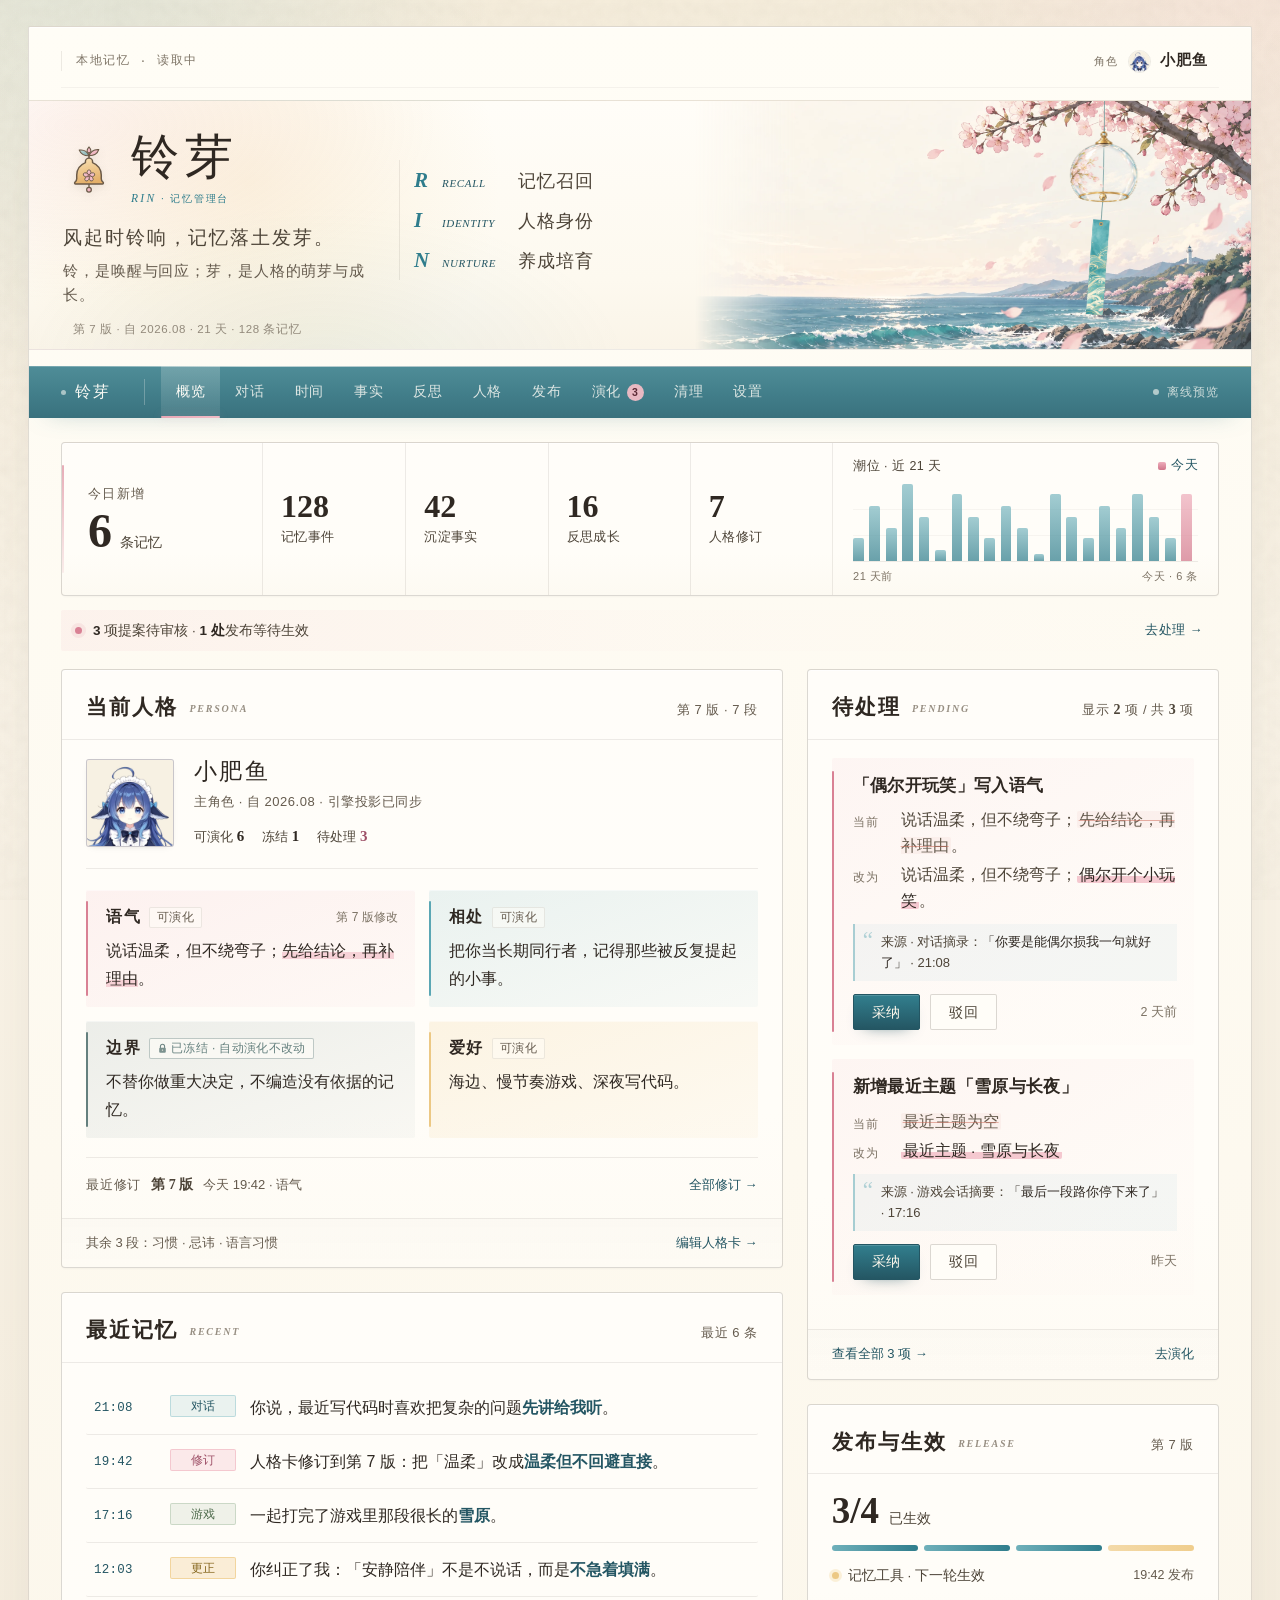
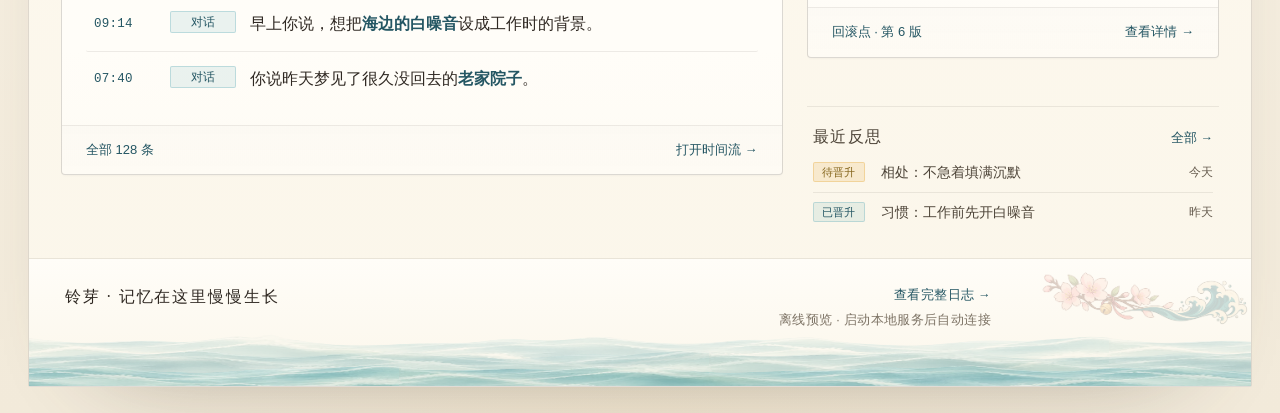
==== commit bb0f8eda: "统一铃芽 RIN 品牌，发行包更名并重写项目特色说明" ====
--- a/webui/designs/tidebell/index-watercolor.html
+++ b/webui/designs/tidebell/index-watercolor.html
@@ -1858,11 +1858,11 @@
       <aside class="panel">
         <header class="card-h"><h2 data-en="ABOUT">关于</h2><span class="hint">v0.4</span></header>
         <div class="card-b">
-          <p class="reason">铃芽 RIN · 记忆管理台。数据留在本机，改动经引擎写入。</p>
+          <p class="reason">铃芽 RIN · 可编辑人设、持续养成、长期记忆的人格陪伴系统。</p>
           <div class="detail-sec" style="margin-top:16px">
             <h4>版本信息</h4>
             <div class="info-row"><span class="k">管理台</span><span class="v">v0.4 · 水彩稿</span></div>
-            <div class="info-row"><span class="k">核心</span><span class="v">companion-memory</span></div>
+            <div class="info-row"><span class="k">核心</span><span class="v">rin-memory</span></div>
             <div class="info-row"><span class="k">构建</span><span class="v mono">2026.10.23</span></div>
           </div>
           <div class="detail-act"><button class="btn" data-toast="日志目录 · nekodata\\logs">打开日志目录</button></div>
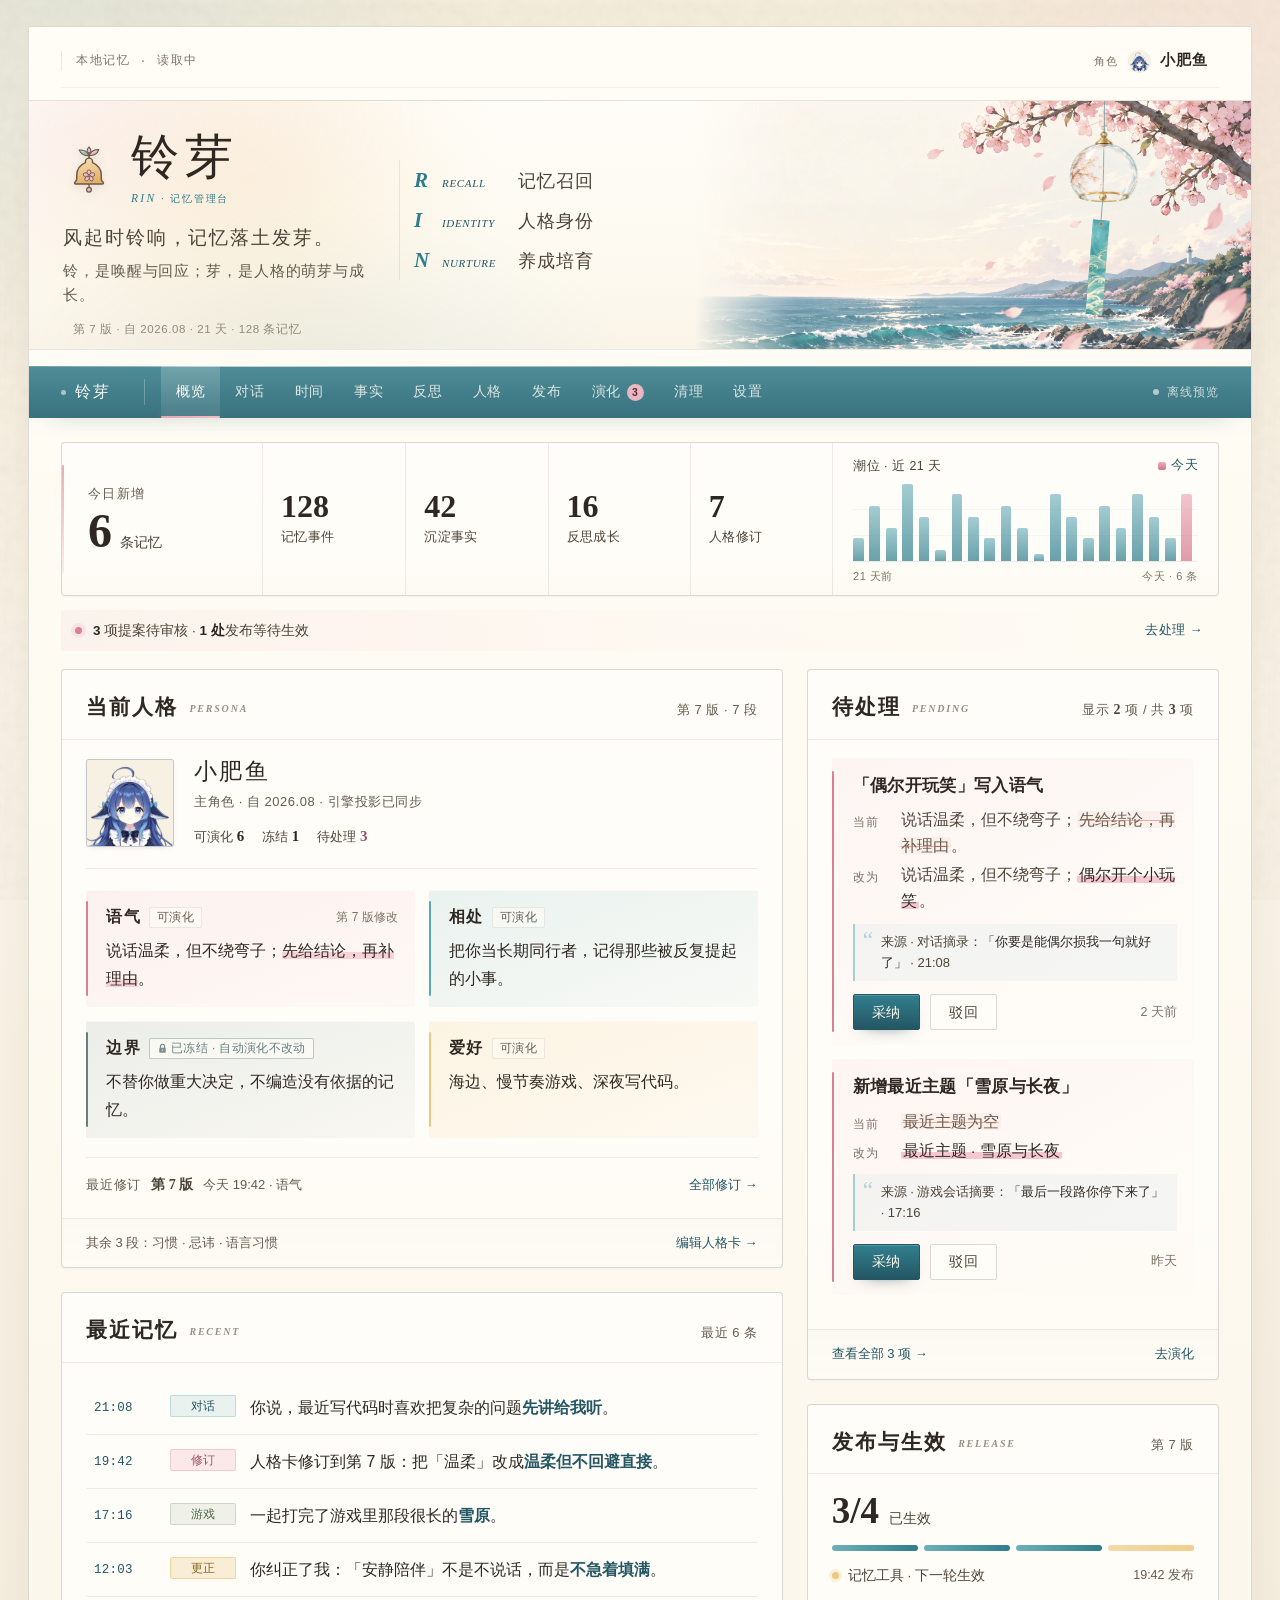
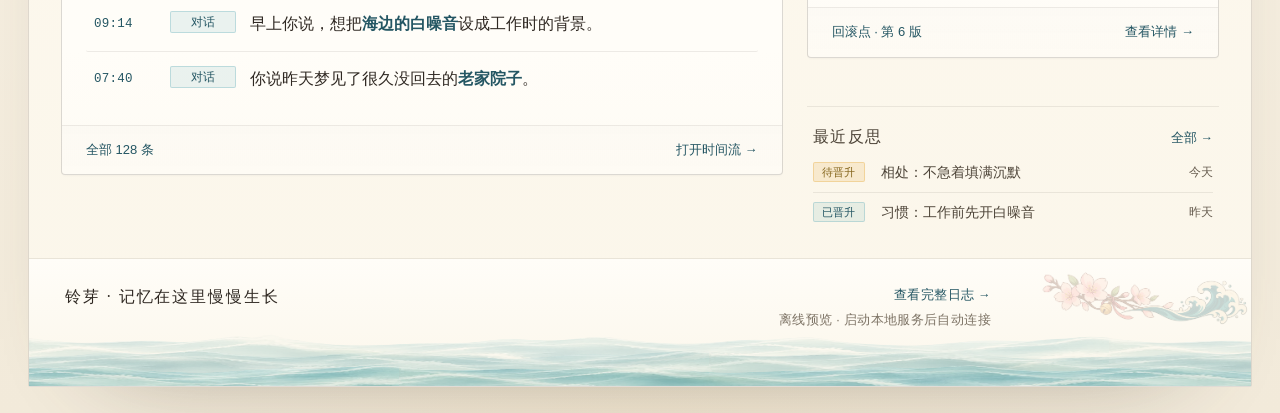
==== commit f857390e: "fix: refresh console scripts after persona editor upgrades" ====
--- a/webui/designs/tidebell/index-watercolor.html
+++ b/webui/designs/tidebell/index-watercolor.html
@@ -2737,7 +2737,7 @@
   else init();
 })();
 </script>
-<script src="live.js"></script>
+<script src="live.js?v=0.1.0.dev12"></script>
 <script src="motion.js"></script>
 </body>
 </html>
